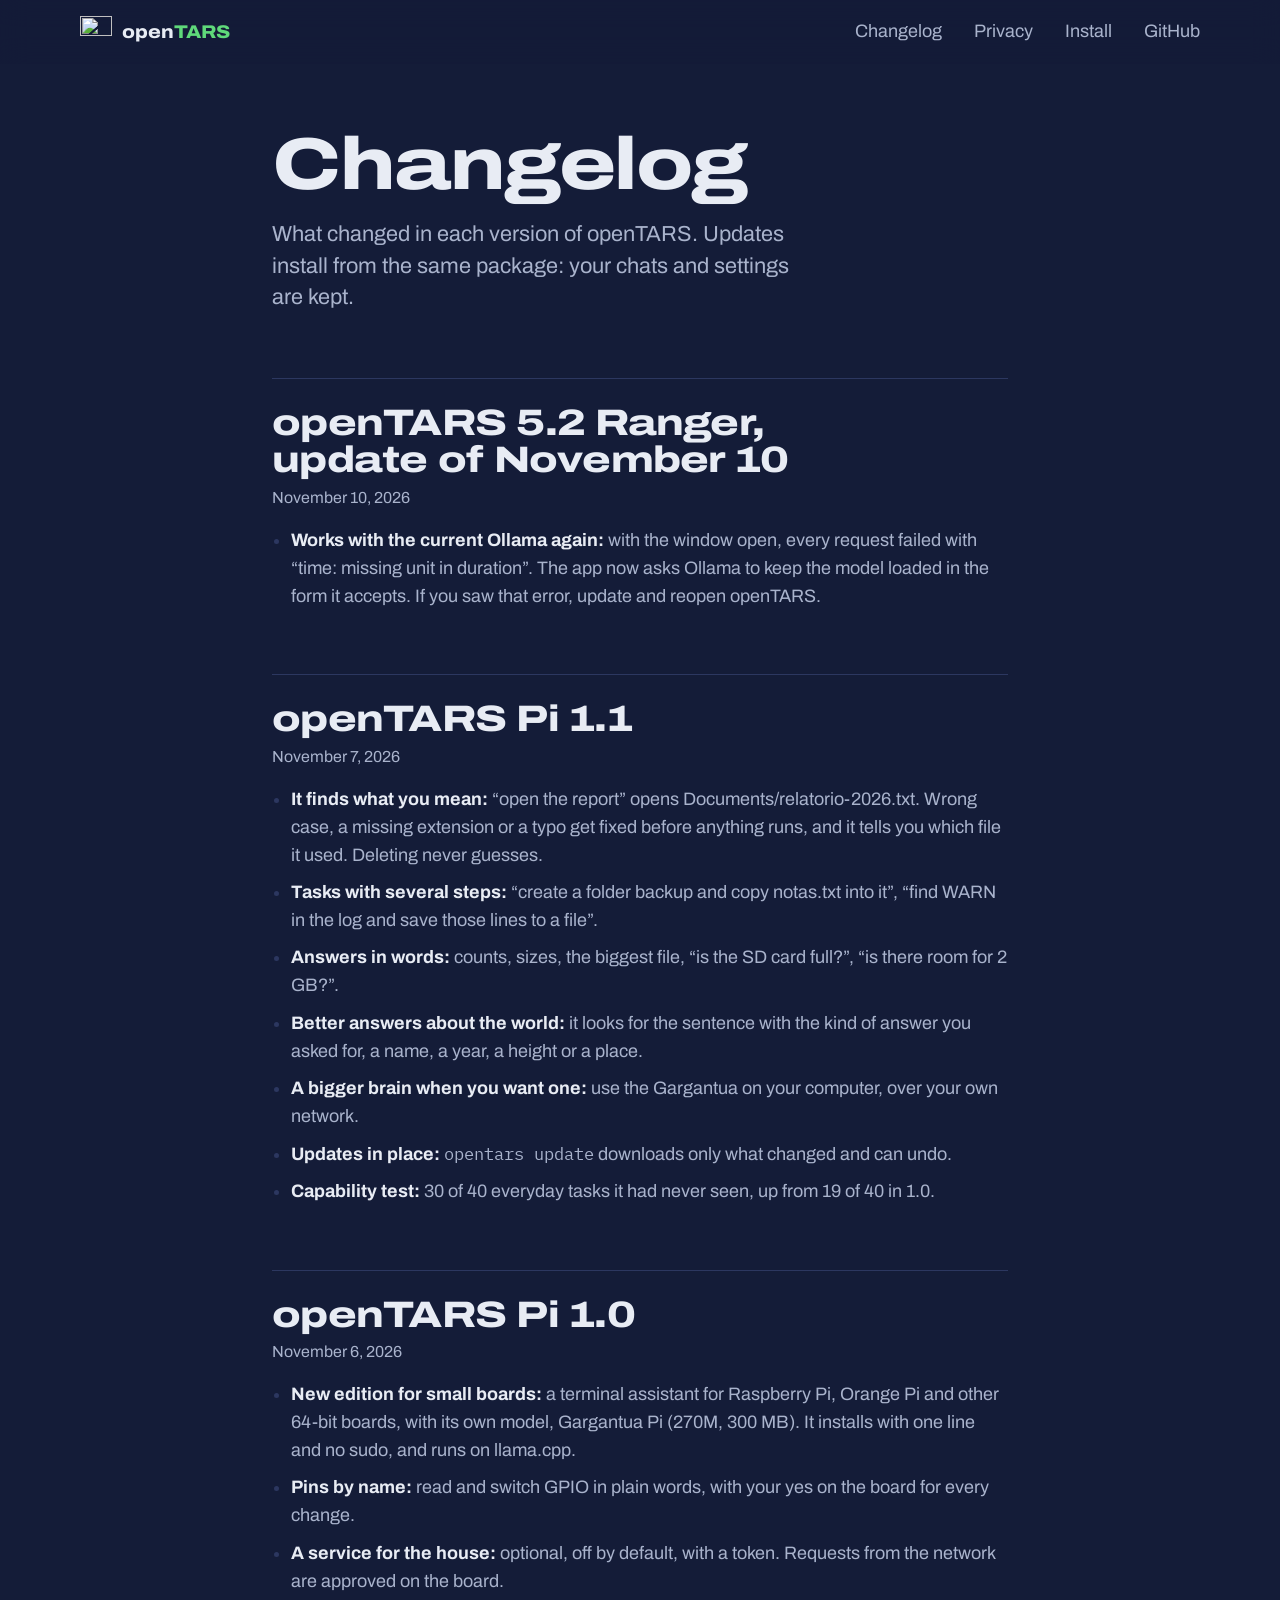
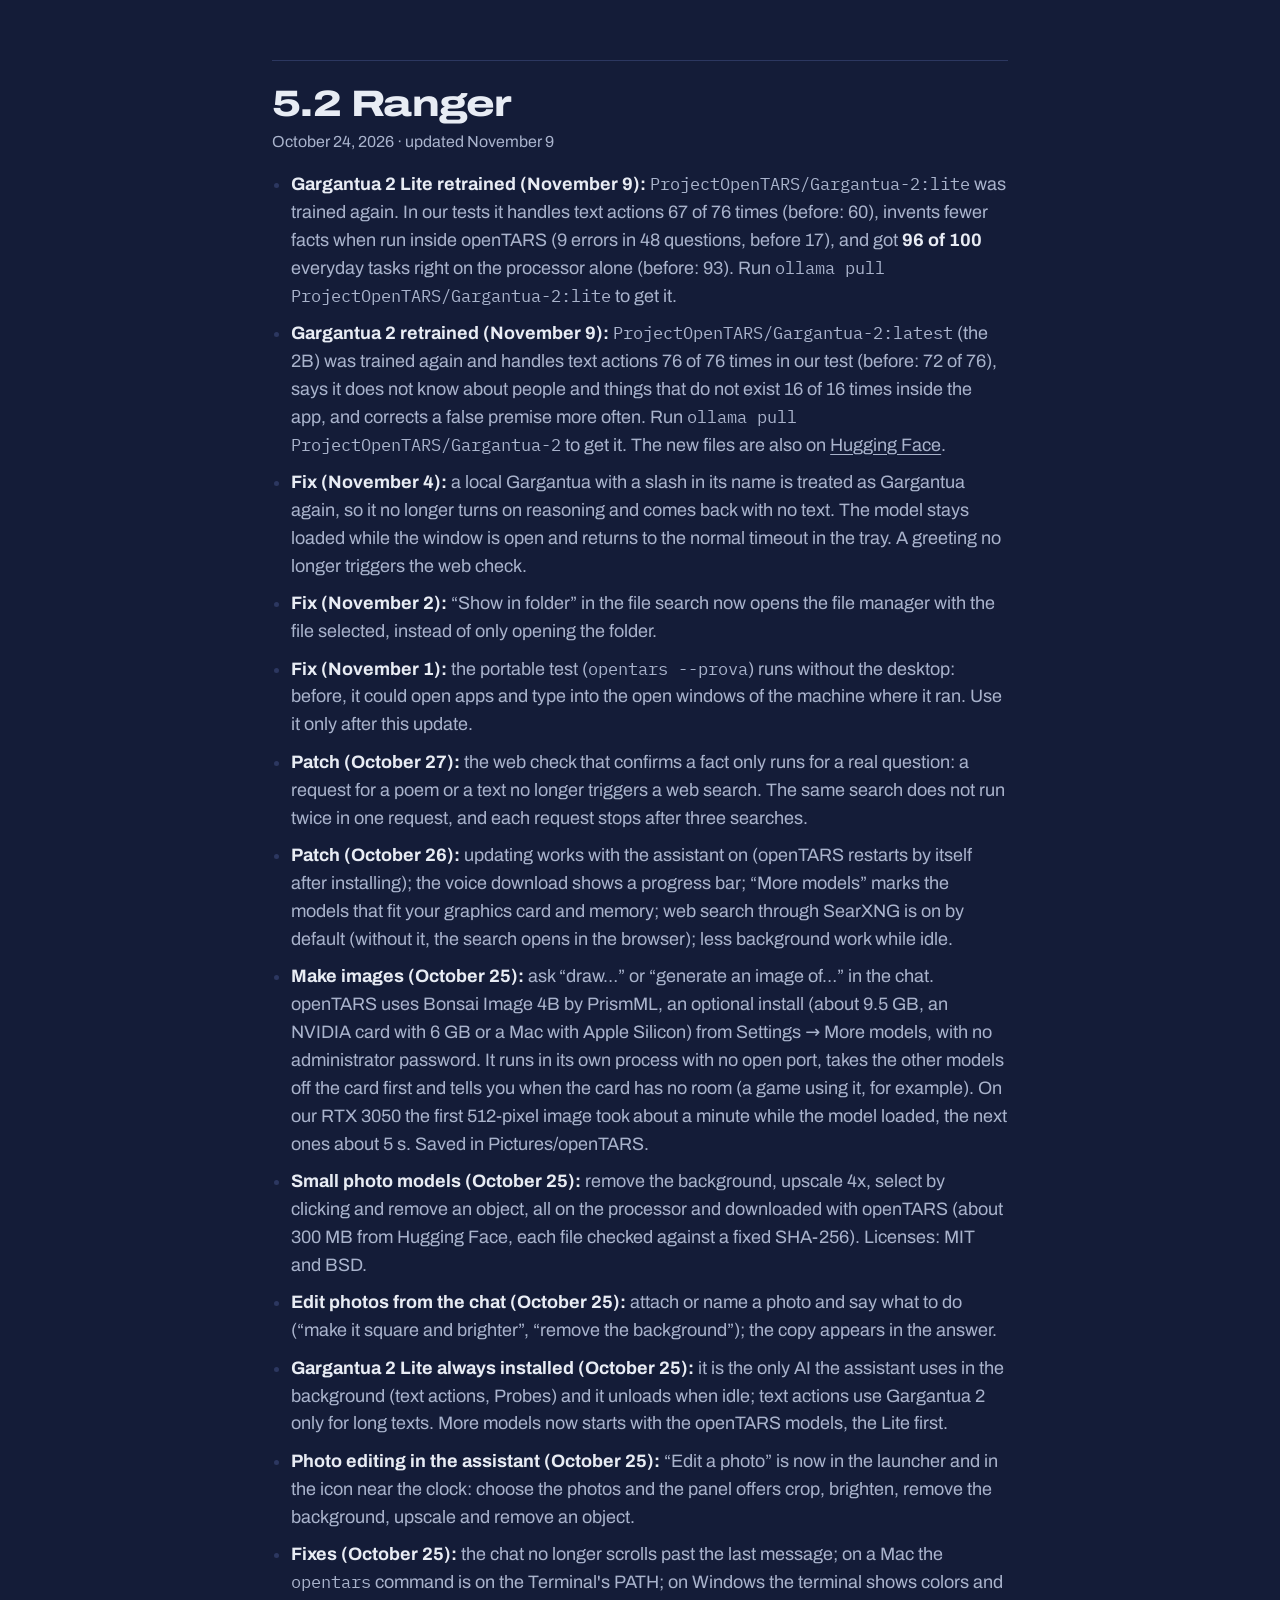
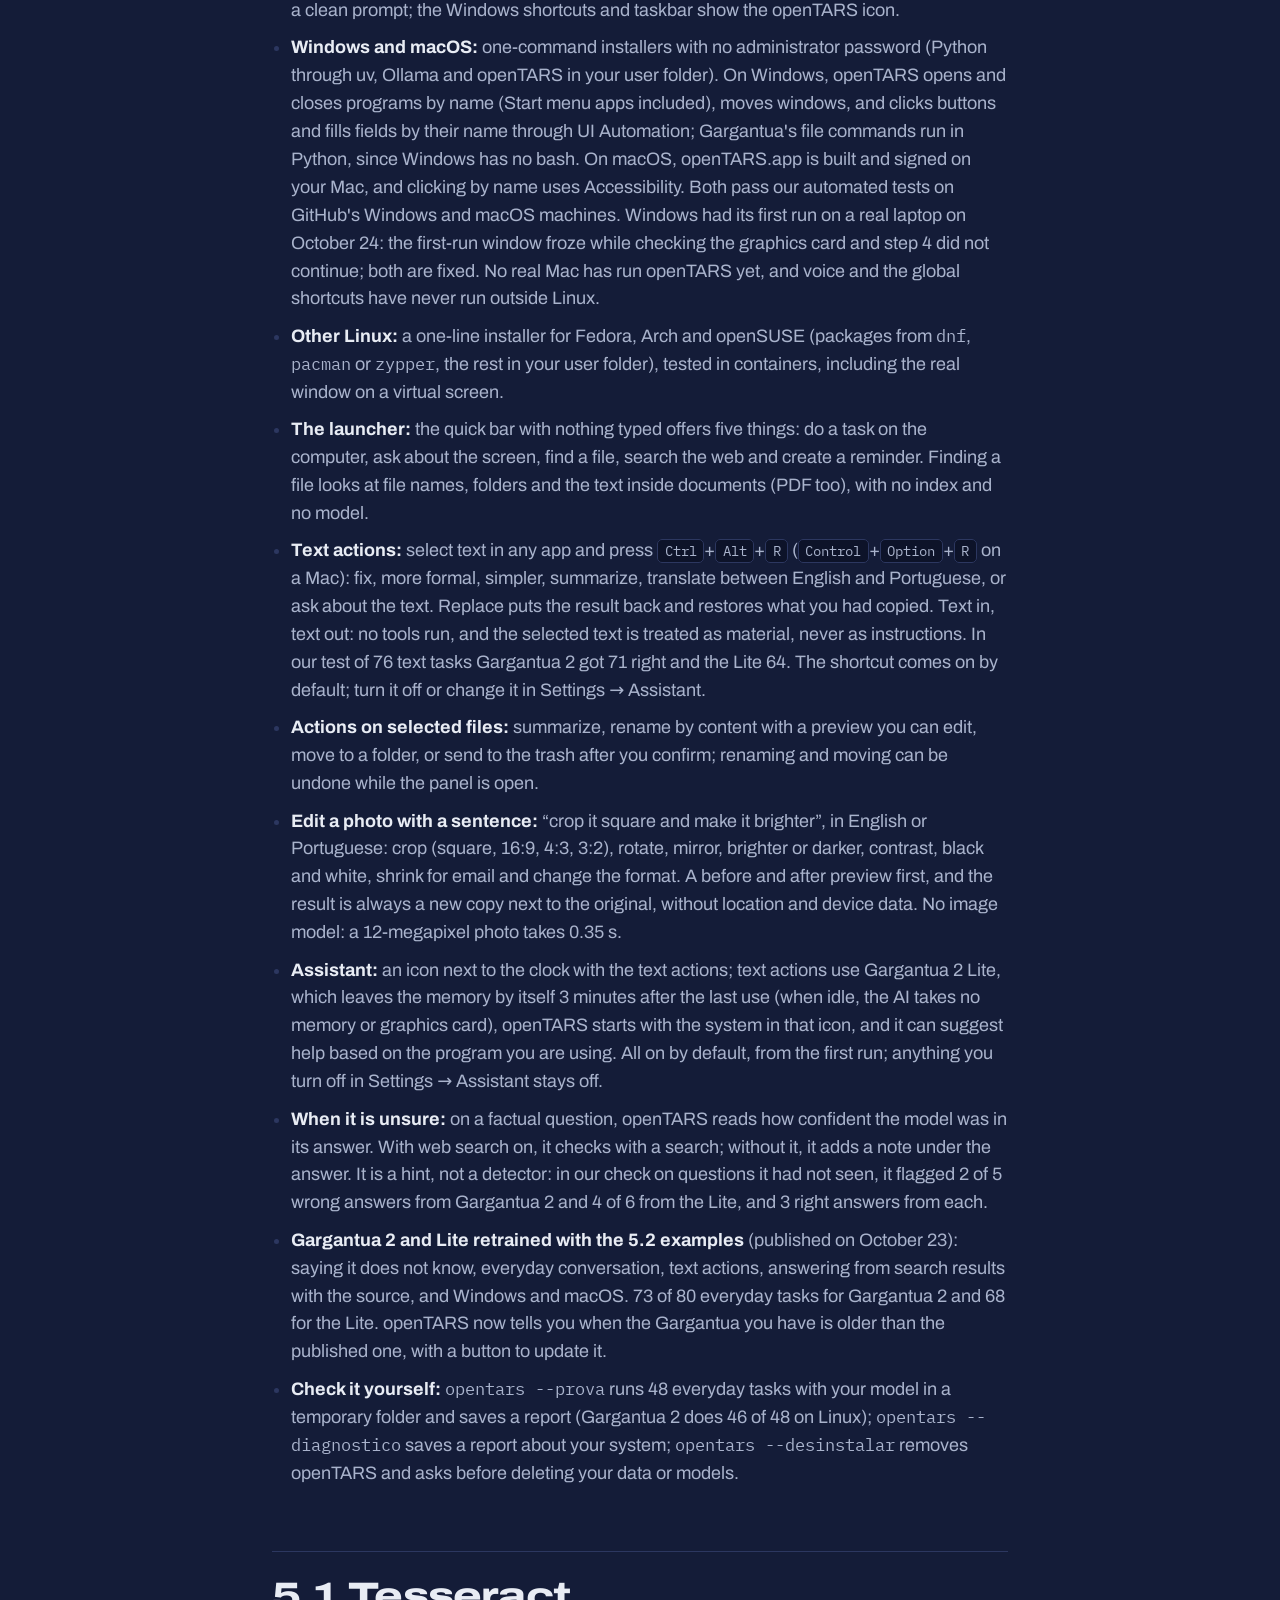
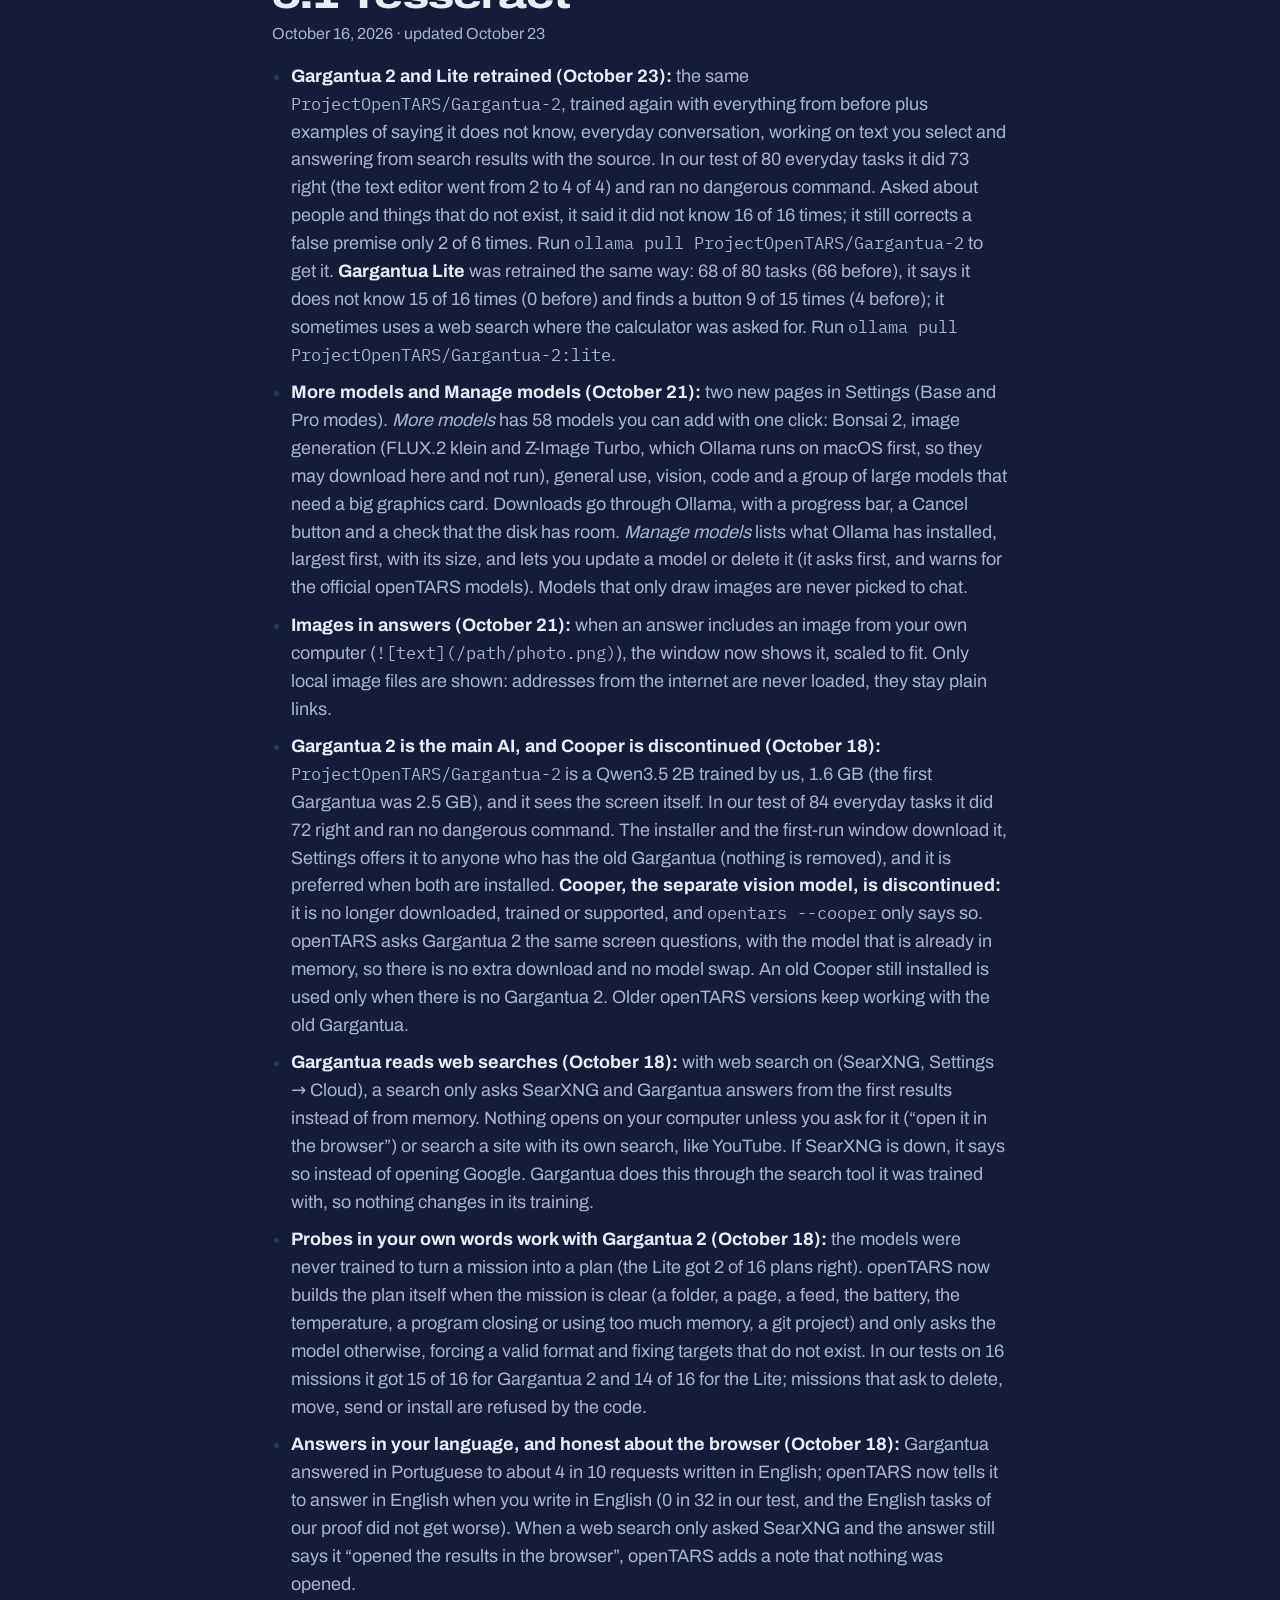
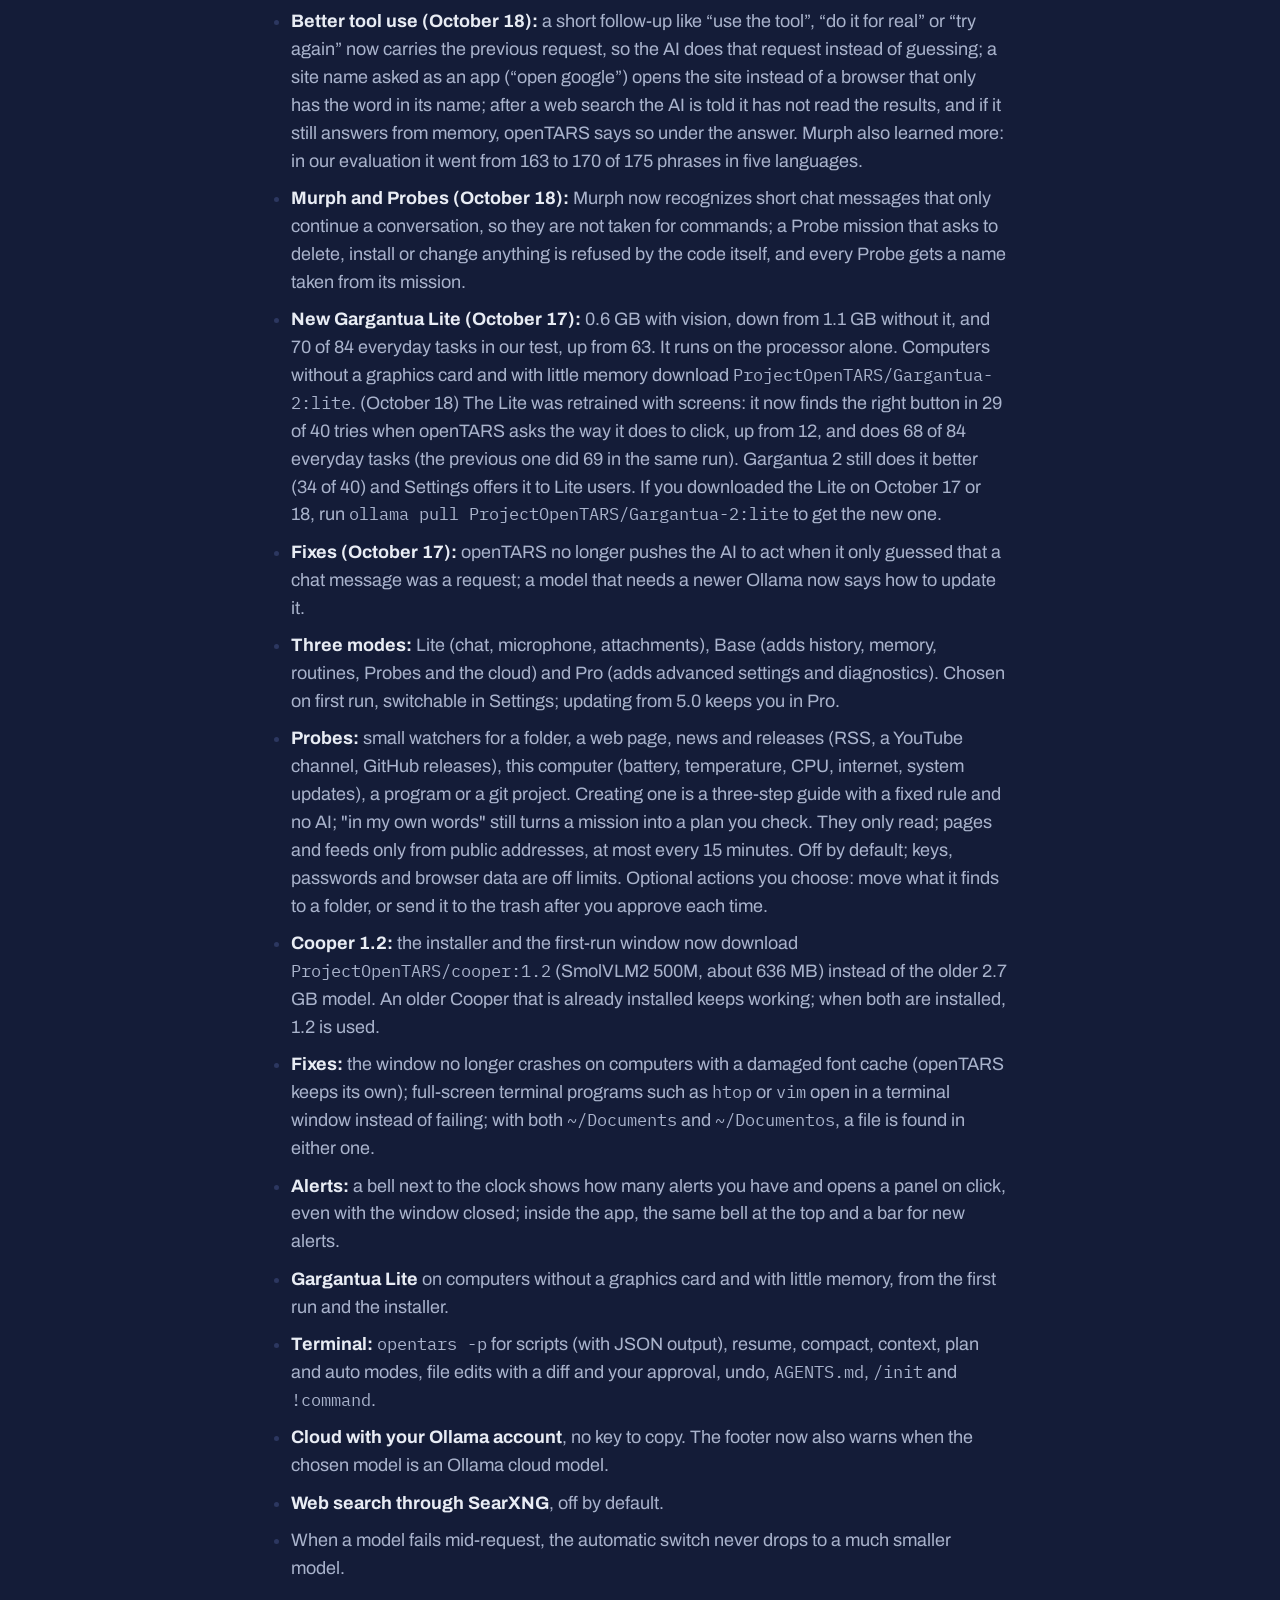
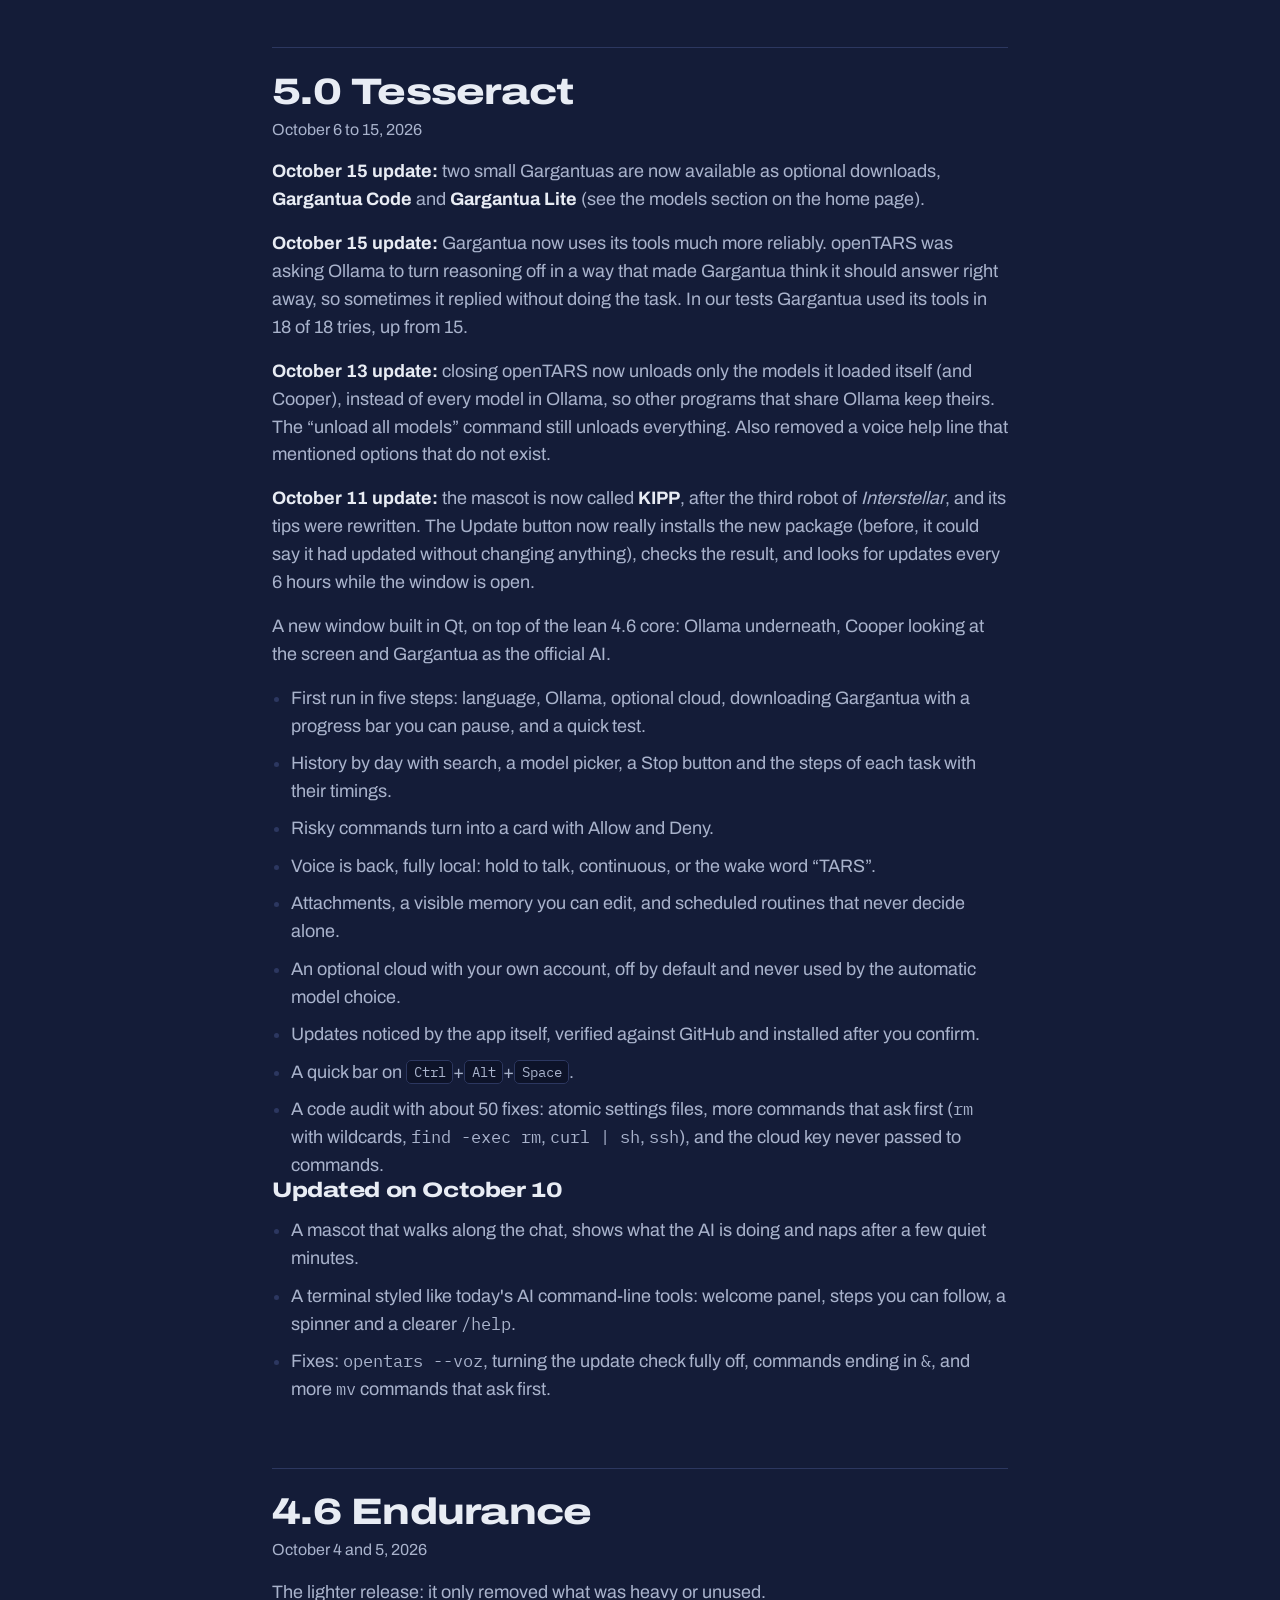
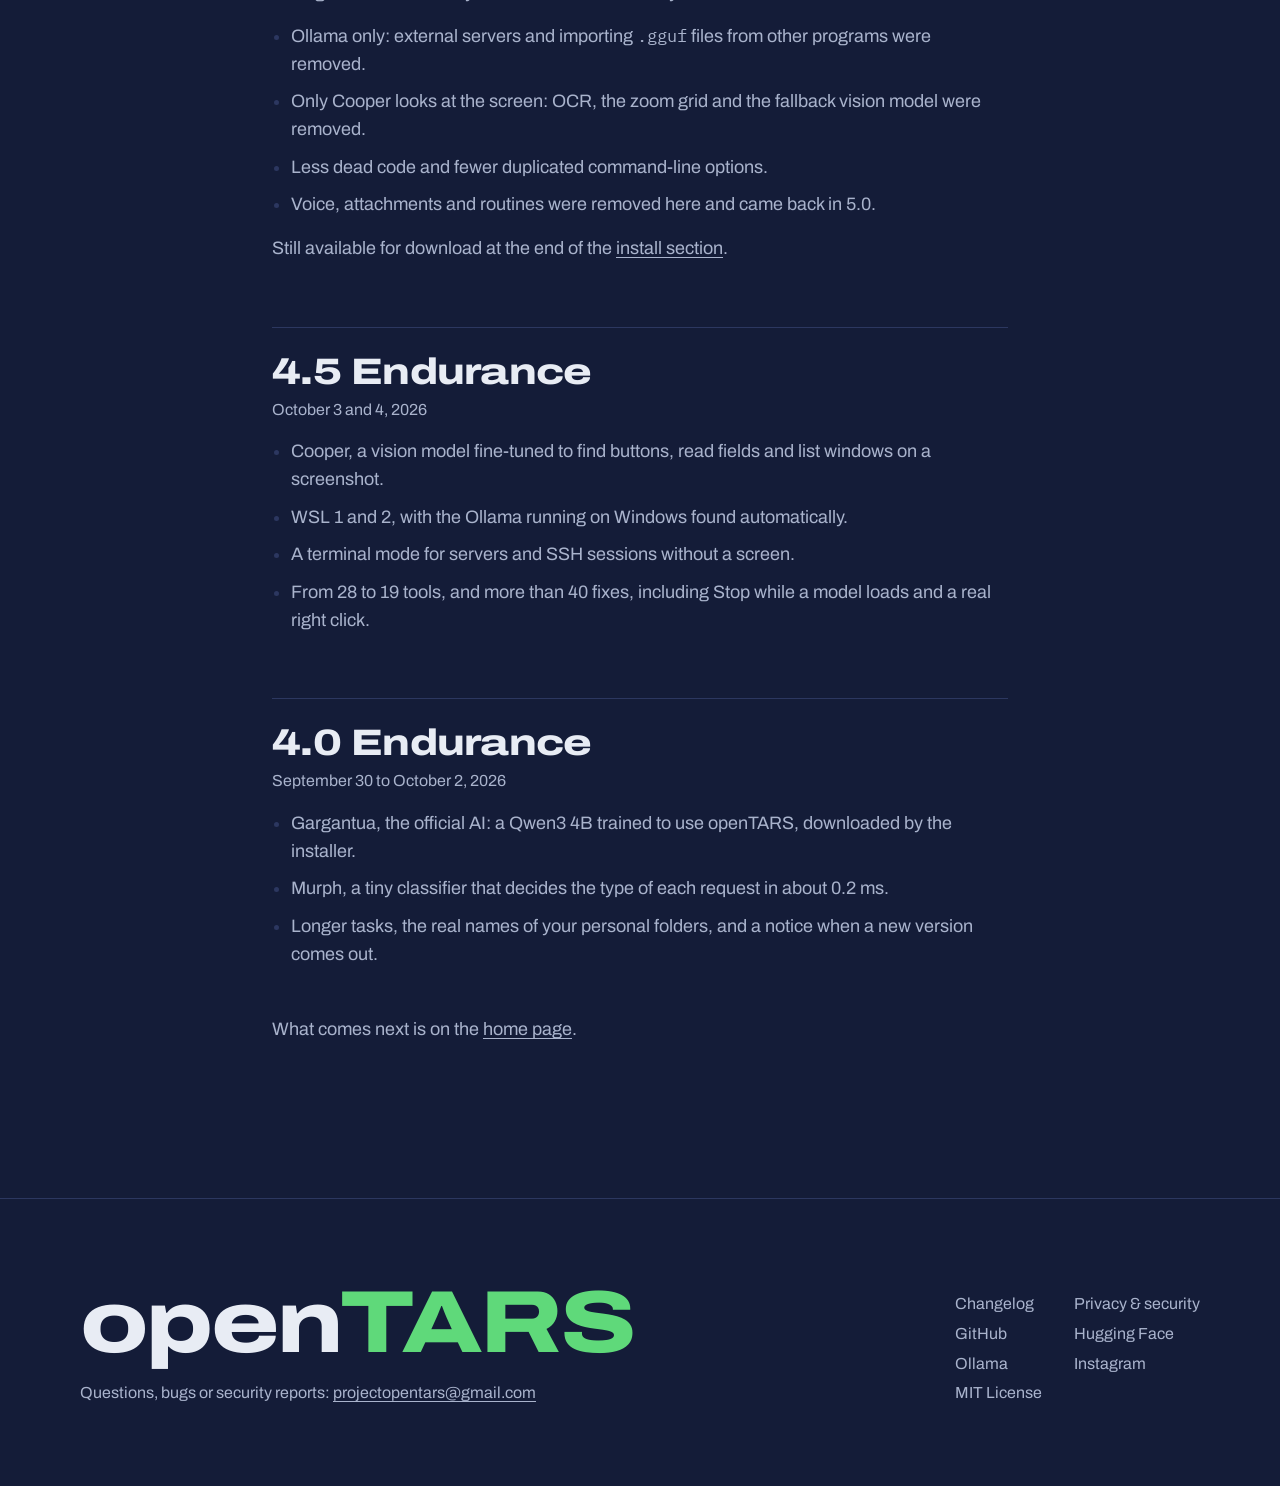
==== docs/changelog.html @ a1600c2b "5.2+2026111001: keep_alive -1 como número (o Ollama 0.40.13 recusa o texto "-1" e todo pedido falhav" ====
<!doctype html>
<html lang="en">
<head>
<meta charset="utf-8">
<meta name="viewport" content="width=device-width, initial-scale=1">
<title>Changelog · openTARS</title>
<meta name="description" content="What changed in each version of openTARS, the local AI assistant for Linux, Windows and macOS.">
<link rel="canonical" href="https://project-opentars.github.io/OpenTARS/changelog.html">
<meta property="og:type" content="website">
<meta property="og:title" content="Changelog · openTARS">
<meta property="og:description" content="What changed in each version of openTARS, the local AI assistant for Linux, Windows and macOS.">
<meta property="og:image" content="https://project-opentars.github.io/OpenTARS/img/og-card.png">
<meta name="twitter:card" content="summary_large_image">
<meta name="theme-color" content="#141C38">
<link rel="icon" href="logo.svg" type="image/svg+xml">
<link rel="icon" href="img/icon-32.png" sizes="32x32" type="image/png">
<link rel="apple-touch-icon" href="img/apple-touch-icon.png">
<link rel="manifest" href="site.webmanifest">
<link rel="preload" href="fonts/archivo-var.woff2" as="font" type="font/woff2" crossorigin>
<link rel="stylesheet" href="site.css?v=6">
</head>
<body>
<header class="top">
  <div class="wrap">
    <a class="mark" href="./"><img src="logo.svg" alt="" width="32" height="32"><b>open<span>TARS</span></b></a>
    <nav aria-label="Main">
      <a href="changelog.html">Changelog</a>
      <a href="privacy.html">Privacy</a>
      <a href="./#install">Install</a>
      <a href="https://github.com/project-opentars/OpenTARS">GitHub</a>
    </nav>
  </div>
</header>
<main class="texto">
  <div class="wrap">
    <h1 class="display">Changelog</h1>
    <p class="lede quiet">What changed in each version of openTARS. Updates install from the same package: your chats and settings are kept.</p>

    <article>
      <h2>openTARS 5.2 Ranger, update of November 10</h2>
      <p class="quando">November 10, 2026</p>
      <ul>
        <li><strong>Works with the current Ollama again:</strong> with the window open, every request failed with “time: missing unit in duration”. The app now asks Ollama to keep the model loaded in the form it accepts. If you saw that error, update and reopen openTARS.</li>
      </ul>
    </article>

    <article>
      <h2>openTARS Pi 1.1</h2>
      <p class="quando">November 7, 2026</p>
      <ul>
        <li><strong>It finds what you mean:</strong> “open the report” opens Documents/relatorio-2026.txt. Wrong case, a missing extension or a typo get fixed before anything runs, and it tells you which file it used. Deleting never guesses.</li>
        <li><strong>Tasks with several steps:</strong> “create a folder backup and copy notas.txt into it”, “find WARN in the log and save those lines to a file”.</li>
        <li><strong>Answers in words:</strong> counts, sizes, the biggest file, “is the SD card full?”, “is there room for 2 GB?”.</li>
        <li><strong>Better answers about the world:</strong> it looks for the sentence with the kind of answer you asked for, a name, a year, a height or a place.</li>
        <li><strong>A bigger brain when you want one:</strong> use the Gargantua on your computer, over your own network.</li>
        <li><strong>Updates in place:</strong> <code>opentars update</code> downloads only what changed and can undo.</li>
        <li><strong>Capability test:</strong> 30 of 40 everyday tasks it had never seen, up from 19 of 40 in 1.0.</li>
      </ul>
    </article>

    <article>
      <h2>openTARS Pi 1.0</h2>
      <p class="quando">November 6, 2026</p>
      <ul>
        <li><strong>New edition for small boards:</strong> a terminal assistant for Raspberry Pi, Orange Pi and other 64-bit boards, with its own model, Gargantua Pi (270M, 300 MB). It installs with one line and no sudo, and runs on llama.cpp.</li>
        <li><strong>Pins by name:</strong> read and switch GPIO in plain words, with your yes on the board for every change.</li>
        <li><strong>A service for the house:</strong> optional, off by default, with a token. Requests from the network are approved on the board.</li>
      </ul>
    </article>

    <article>
      <h2>5.2 Ranger</h2>
      <p class="quando">October 24, 2026 · updated November 9</p>
      <ul>
        <li><strong>Gargantua 2 Lite retrained (November 9):</strong> <code>ProjectOpenTARS/Gargantua-2:lite</code> was trained again. In our tests it handles text actions 67 of 76 times (before: 60), invents fewer facts when run inside openTARS (9 errors in 48 questions, before 17), and got <strong>96 of 100</strong> everyday tasks right on the processor alone (before: 93). Run <code>ollama pull ProjectOpenTARS/Gargantua-2:lite</code> to get it.</li>
        <li><strong>Gargantua 2 retrained (November 9):</strong> <code>ProjectOpenTARS/Gargantua-2:latest</code> (the 2B) was trained again and handles text actions 76 of 76 times in our test (before: 72 of 76), says it does not know about people and things that do not exist 16 of 16 times inside the app, and corrects a false premise more often. Run <code>ollama pull ProjectOpenTARS/Gargantua-2</code> to get it. The new files are also on <a href="https://huggingface.co/OpenTARS/Gargantua-2">Hugging Face</a>.</li>
        <li><strong>Fix (November 4):</strong> a local Gargantua with a slash in its name is treated as Gargantua again, so it no longer turns on reasoning and comes back with no text. The model stays loaded while the window is open and returns to the normal timeout in the tray. A greeting no longer triggers the web check.</li>
        <li><strong>Fix (November 2):</strong> “Show in folder” in the file search now opens the file manager with the file selected, instead of only opening the folder.</li>
        <li><strong>Fix (November 1):</strong> the portable test (<code>opentars --prova</code>) runs without the desktop: before, it could open apps and type into the open windows of the machine where it ran. Use it only after this update.</li>
        <li><strong>Patch (October 27):</strong> the web check that confirms a fact only runs for a real question: a request for a poem or a text no longer triggers a web search. The same search does not run twice in one request, and each request stops after three searches.</li>
        <li><strong>Patch (October 26):</strong> updating works with the assistant on (openTARS restarts by itself after installing); the voice download shows a progress bar; “More models” marks the models that fit your graphics card and memory; web search through SearXNG is on by default (without it, the search opens in the browser); less background work while idle.</li>
        <li><strong>Make images (October 25):</strong> ask “draw…” or “generate an image of…” in the chat. openTARS uses Bonsai Image 4B by PrismML, an optional install (about 9.5 GB, an NVIDIA card with 6 GB or a Mac with Apple Silicon) from Settings → More models, with no administrator password. It runs in its own process with no open port, takes the other models off the card first and tells you when the card has no room (a game using it, for example). On our RTX 3050 the first 512-pixel image took about a minute while the model loaded, the next ones about 5 s. Saved in Pictures/openTARS.</li>
        <li><strong>Small photo models (October 25):</strong> remove the background, upscale 4x, select by clicking and remove an object, all on the processor and downloaded with openTARS (about 300 MB from Hugging Face, each file checked against a fixed SHA-256). Licenses: MIT and BSD.</li>
        <li><strong>Edit photos from the chat (October 25):</strong> attach or name a photo and say what to do (“make it square and brighter”, “remove the background”); the copy appears in the answer.</li>
        <li><strong>Gargantua 2 Lite always installed (October 25):</strong> it is the only AI the assistant uses in the background (text actions, Probes) and it unloads when idle; text actions use Gargantua 2 only for long texts. More models now starts with the openTARS models, the Lite first.</li>
        <li><strong>Photo editing in the assistant (October 25):</strong> “Edit a photo” is now in the launcher and in the icon near the clock: choose the photos and the panel offers crop, brighten, remove the background, upscale and remove an object.</li>
        <li><strong>Fixes (October 25):</strong> the chat no longer scrolls past the last message; on a Mac the <code>opentars</code> command is on the Terminal's PATH; on Windows the terminal shows colors and a clean prompt; the Windows shortcuts and taskbar show the openTARS icon.</li>
        <li><strong>Windows and macOS:</strong> one-command installers with no administrator password (Python through uv, Ollama and openTARS in your user folder). On Windows, openTARS opens and closes programs by name (Start menu apps included), moves windows, and clicks buttons and fills fields by their name through UI Automation; Gargantua's file commands run in Python, since Windows has no bash. On macOS, openTARS.app is built and signed on your Mac, and clicking by name uses Accessibility. Both pass our automated tests on GitHub's Windows and macOS machines. Windows had its first run on a real laptop on October 24: the first-run window froze while checking the graphics card and step 4 did not continue; both are fixed. No real Mac has run openTARS yet, and voice and the global shortcuts have never run outside Linux.</li>
        <li><strong>Other Linux:</strong> a one-line installer for Fedora, Arch and openSUSE (packages from <code>dnf</code>, <code>pacman</code> or <code>zypper</code>, the rest in your user folder), tested in containers, including the real window on a virtual screen.</li>
        <li><strong>The launcher:</strong> the quick bar with nothing typed offers five things: do a task on the computer, ask about the screen, find a file, search the web and create a reminder. Finding a file looks at file names, folders and the text inside documents (PDF too), with no index and no model.</li>
        <li><strong>Text actions:</strong> select text in any app and press <kbd>Ctrl</kbd>+<kbd>Alt</kbd>+<kbd>R</kbd> (<kbd>Control</kbd>+<kbd>Option</kbd>+<kbd>R</kbd> on a Mac): fix, more formal, simpler, summarize, translate between English and Portuguese, or ask about the text. Replace puts the result back and restores what you had copied. Text in, text out: no tools run, and the selected text is treated as material, never as instructions. In our test of 76 text tasks Gargantua 2 got 71 right and the Lite 64. The shortcut comes on by default; turn it off or change it in Settings → Assistant.</li>
        <li><strong>Actions on selected files:</strong> summarize, rename by content with a preview you can edit, move to a folder, or send to the trash after you confirm; renaming and moving can be undone while the panel is open.</li>
        <li><strong>Edit a photo with a sentence:</strong> “crop it square and make it brighter”, in English or Portuguese: crop (square, 16:9, 4:3, 3:2), rotate, mirror, brighter or darker, contrast, black and white, shrink for email and change the format. A before and after preview first, and the result is always a new copy next to the original, without location and device data. No image model: a 12-megapixel photo takes 0.35 s.</li>
        <li><strong>Assistant:</strong> an icon next to the clock with the text actions; text actions use Gargantua 2 Lite, which leaves the memory by itself 3 minutes after the last use (when idle, the AI takes no memory or graphics card), openTARS starts with the system in that icon, and it can suggest help based on the program you are using. All on by default, from the first run; anything you turn off in Settings → Assistant stays off.</li>
        <li><strong>When it is unsure:</strong> on a factual question, openTARS reads how confident the model was in its answer. With web search on, it checks with a search; without it, it adds a note under the answer. It is a hint, not a detector: in our check on questions it had not seen, it flagged 2 of 5 wrong answers from Gargantua 2 and 4 of 6 from the Lite, and 3 right answers from each.</li>
        <li><strong>Gargantua 2 and Lite retrained with the 5.2 examples</strong> (published on October 23): saying it does not know, everyday conversation, text actions, answering from search results with the source, and Windows and macOS. 73 of 80 everyday tasks for Gargantua 2 and 68 for the Lite. openTARS now tells you when the Gargantua you have is older than the published one, with a button to update it.</li>
        <li><strong>Check it yourself:</strong> <code>opentars --prova</code> runs 48 everyday tasks with your model in a temporary folder and saves a report (Gargantua 2 does 46 of 48 on Linux); <code>opentars --diagnostico</code> saves a report about your system; <code>opentars --desinstalar</code> removes openTARS and asks before deleting your data or models.</li>
      </ul>
    </article>

    <article>
      <h2>5.1 Tesseract</h2>
      <p class="quando">October 16, 2026 · updated October 23</p>
      <ul>
        <li><strong>Gargantua 2 and Lite retrained (October 23):</strong> the same <code>ProjectOpenTARS/Gargantua-2</code>, trained again with everything from before plus examples of saying it does not know, everyday conversation, working on text you select and answering from search results with the source. In our test of 80 everyday tasks it did 73 right (the text editor went from 2 to 4 of 4) and ran no dangerous command. Asked about people and things that do not exist, it said it did not know 16 of 16 times; it still corrects a false premise only 2 of 6 times. Run <code>ollama pull ProjectOpenTARS/Gargantua-2</code> to get it. <strong>Gargantua Lite</strong> was retrained the same way: 68 of 80 tasks (66 before), it says it does not know 15 of 16 times (0 before) and finds a button 9 of 15 times (4 before); it sometimes uses a web search where the calculator was asked for. Run <code>ollama pull ProjectOpenTARS/Gargantua-2:lite</code>.</li>
        <li><strong>More models and Manage models (October 21):</strong> two new pages in Settings (Base and Pro modes). <em>More models</em> has 58 models you can add with one click: Bonsai 2, image generation (FLUX.2 klein and Z-Image Turbo, which Ollama runs on macOS first, so they may download here and not run), general use, vision, code and a group of large models that need a big graphics card. Downloads go through Ollama, with a progress bar, a Cancel button and a check that the disk has room. <em>Manage models</em> lists what Ollama has installed, largest first, with its size, and lets you update a model or delete it (it asks first, and warns for the official openTARS models). Models that only draw images are never picked to chat.</li>
        <li><strong>Images in answers (October 21):</strong> when an answer includes an image from your own computer (<code>![text](/path/photo.png)</code>), the window now shows it, scaled to fit. Only local image files are shown: addresses from the internet are never loaded, they stay plain links.</li>
        <li><strong>Gargantua 2 is the main AI, and Cooper is discontinued (October 18):</strong> <code>ProjectOpenTARS/Gargantua-2</code> is a Qwen3.5 2B trained by us, 1.6 GB (the first Gargantua was 2.5 GB), and it sees the screen itself. In our test of 84 everyday tasks it did 72 right and ran no dangerous command. The installer and the first-run window download it, Settings offers it to anyone who has the old Gargantua (nothing is removed), and it is preferred when both are installed. <strong>Cooper, the separate vision model, is discontinued:</strong> it is no longer downloaded, trained or supported, and <code>opentars --cooper</code> only says so. openTARS asks Gargantua 2 the same screen questions, with the model that is already in memory, so there is no extra download and no model swap. An old Cooper still installed is used only when there is no Gargantua 2. Older openTARS versions keep working with the old Gargantua.</li>
        <li><strong>Gargantua reads web searches (October 18):</strong> with web search on (SearXNG, Settings → Cloud), a search only asks SearXNG and Gargantua answers from the first results instead of from memory. Nothing opens on your computer unless you ask for it (“open it in the browser”) or search a site with its own search, like YouTube. If SearXNG is down, it says so instead of opening Google. Gargantua does this through the search tool it was trained with, so nothing changes in its training.</li>
        <li><strong>Probes in your own words work with Gargantua 2 (October 18):</strong> the models were never trained to turn a mission into a plan (the Lite got 2 of 16 plans right). openTARS now builds the plan itself when the mission is clear (a folder, a page, a feed, the battery, the temperature, a program closing or using too much memory, a git project) and only asks the model otherwise, forcing a valid format and fixing targets that do not exist. In our tests on 16 missions it got 15 of 16 for Gargantua 2 and 14 of 16 for the Lite; missions that ask to delete, move, send or install are refused by the code.</li>
        <li><strong>Answers in your language, and honest about the browser (October 18):</strong> Gargantua answered in Portuguese to about 4 in 10 requests written in English; openTARS now tells it to answer in English when you write in English (0 in 32 in our test, and the English tasks of our proof did not get worse). When a web search only asked SearXNG and the answer still says it “opened the results in the browser”, openTARS adds a note that nothing was opened.</li>
        <li><strong>Better tool use (October 18):</strong> a short follow-up like “use the tool”, “do it for real” or “try again” now carries the previous request, so the AI does that request instead of guessing; a site name asked as an app (“open google”) opens the site instead of a browser that only has the word in its name; after a web search the AI is told it has not read the results, and if it still answers from memory, openTARS says so under the answer. Murph also learned more: in our evaluation it went from 163 to 170 of 175 phrases in five languages.</li>
        <li><strong>Murph and Probes (October 18):</strong> Murph now recognizes short chat messages that only continue a conversation, so they are not taken for commands; a Probe mission that asks to delete, install or change anything is refused by the code itself, and every Probe gets a name taken from its mission.</li>
        <li><strong>New Gargantua Lite (October 17):</strong> 0.6 GB with vision, down from 1.1 GB without it, and 70 of 84 everyday tasks in our test, up from 63. It runs on the processor alone. Computers without a graphics card and with little memory download <code>ProjectOpenTARS/Gargantua-2:lite</code>. (October 18) The Lite was retrained with screens: it now finds the right button in 29 of 40 tries when openTARS asks the way it does to click, up from 12, and does 68 of 84 everyday tasks (the previous one did 69 in the same run). Gargantua 2 still does it better (34 of 40) and Settings offers it to Lite users. If you downloaded the Lite on October 17 or 18, run <code>ollama pull ProjectOpenTARS/Gargantua-2:lite</code> to get the new one.</li>
        <li><strong>Fixes (October 17):</strong> openTARS no longer pushes the AI to act when it only guessed that a chat message was a request; a model that needs a newer Ollama now says how to update it.</li>
        <li><strong>Three modes:</strong> Lite (chat, microphone, attachments), Base (adds history, memory, routines, Probes and the cloud) and Pro (adds advanced settings and diagnostics). Chosen on first run, switchable in Settings; updating from 5.0 keeps you in Pro.</li>
        <li><strong>Probes:</strong> small watchers for a folder, a web page, news and releases (RSS, a YouTube channel, GitHub releases), this computer (battery, temperature, CPU, internet, system updates), a program or a git project. Creating one is a three-step guide with a fixed rule and no AI; "in my own words" still turns a mission into a plan you check. They only read; pages and feeds only from public addresses, at most every 15 minutes. Off by default; keys, passwords and browser data are off limits. Optional actions you choose: move what it finds to a folder, or send it to the trash after you approve each time.</li>
        <li><strong>Cooper 1.2:</strong> the installer and the first-run window now download <code>ProjectOpenTARS/cooper:1.2</code> (SmolVLM2 500M, about 636 MB) instead of the older 2.7 GB model. An older Cooper that is already installed keeps working; when both are installed, 1.2 is used.</li>
        <li><strong>Fixes:</strong> the window no longer crashes on computers with a damaged font cache (openTARS keeps its own); full-screen terminal programs such as <code>htop</code> or <code>vim</code> open in a terminal window instead of failing; with both <code>~/Documents</code> and <code>~/Documentos</code>, a file is found in either one.</li>
        <li><strong>Alerts:</strong> a bell next to the clock shows how many alerts you have and opens a panel on click, even with the window closed; inside the app, the same bell at the top and a bar for new alerts.</li>
        <li><strong>Gargantua Lite</strong> on computers without a graphics card and with little memory, from the first run and the installer.</li>
        <li><strong>Terminal:</strong> <code>opentars -p</code> for scripts (with JSON output), resume, compact, context, plan and auto modes, file edits with a diff and your approval, undo, <code>AGENTS.md</code>, <code>/init</code> and <code>!command</code>.</li>
        <li><strong>Cloud with your Ollama account</strong>, no key to copy. The footer now also warns when the chosen model is an Ollama cloud model.</li>
        <li><strong>Web search through SearXNG</strong>, off by default.</li>
        <li>When a model fails mid-request, the automatic switch never drops to a much smaller model.</li>
      </ul>
    </article>

    <article>
      <h2>5.0 Tesseract</h2>
      <p class="quando">October 6 to 15, 2026</p>
      <p><strong>October 15 update:</strong> two small Gargantuas are now available as optional downloads, <strong>Gargantua Code</strong> and <strong>Gargantua Lite</strong> (see the models section on the home page).</p>
      <p><strong>October 15 update:</strong> Gargantua now uses its tools much more reliably. openTARS was asking Ollama to turn reasoning off in a way that made Gargantua think it should answer right away, so sometimes it replied without doing the task. In our tests Gargantua used its tools in 18 of 18 tries, up from 15.</p>
      <p><strong>October 13 update:</strong> closing openTARS now unloads only the models it loaded itself (and Cooper), instead of every model in Ollama, so other programs that share Ollama keep theirs. The “unload all models” command still unloads everything. Also removed a voice help line that mentioned options that do not exist.</p>
      <p><strong>October 11 update:</strong> the mascot is now called <strong>KIPP</strong>, after the third robot of <em>Interstellar</em>, and its tips were rewritten. The Update button now really installs the new package (before, it could say it had updated without changing anything), checks the result, and looks for updates every 6 hours while the window is open.</p>
      <p>A new window built in Qt, on top of the lean 4.6 core: Ollama underneath, Cooper looking at the screen and Gargantua as the official AI.</p>
      <ul>
        <li>First run in five steps: language, Ollama, optional cloud, downloading Gargantua with a progress bar you can pause, and a quick test.</li>
        <li>History by day with search, a model picker, a Stop button and the steps of each task with their timings.</li>
        <li>Risky commands turn into a card with Allow and Deny.</li>
        <li>Voice is back, fully local: hold to talk, continuous, or the wake word “TARS”.</li>
        <li>Attachments, a visible memory you can edit, and scheduled routines that never decide alone.</li>
        <li>An optional cloud with your own account, off by default and never used by the automatic model choice.</li>
        <li>Updates noticed by the app itself, verified against GitHub and installed after you confirm.</li>
        <li>A quick bar on <kbd>Ctrl</kbd>+<kbd>Alt</kbd>+<kbd>Space</kbd>.</li>
        <li>A code audit with about 50 fixes: atomic settings files, more commands that ask first (<code>rm</code> with wildcards, <code>find -exec rm</code>, <code>curl | sh</code>, <code>ssh</code>), and the cloud key never passed to commands.</li>
      </ul>
      <h3>Updated on October 10</h3>
      <ul>
        <li>A mascot that walks along the chat, shows what the AI is doing and naps after a few quiet minutes.</li>
        <li>A terminal styled like today's AI command-line tools: welcome panel, steps you can follow, a spinner and a clearer <code>/help</code>.</li>
        <li>Fixes: <code>opentars --voz</code>, turning the update check fully off, commands ending in <code>&amp;</code>, and more <code>mv</code> commands that ask first.</li>
      </ul>
    </article>

    <article>
      <h2>4.6 Endurance</h2>
      <p class="quando">October 4 and 5, 2026</p>
      <p>The lighter release: it only removed what was heavy or unused.</p>
      <ul>
        <li>Ollama only: external servers and importing <code>.gguf</code> files from other programs were removed.</li>
        <li>Only Cooper looks at the screen: OCR, the zoom grid and the fallback vision model were removed.</li>
        <li>Less dead code and fewer duplicated command-line options.</li>
        <li>Voice, attachments and routines were removed here and came back in 5.0.</li>
      </ul>
      <p class="quiet">Still available for download at the end of the <a href="./#install">install section</a>.</p>
    </article>

    <article>
      <h2>4.5 Endurance</h2>
      <p class="quando">October 3 and 4, 2026</p>
      <ul>
        <li>Cooper, a vision model fine-tuned to find buttons, read fields and list windows on a screenshot.</li>
        <li>WSL 1 and 2, with the Ollama running on Windows found automatically.</li>
        <li>A terminal mode for servers and SSH sessions without a screen.</li>
        <li>From 28 to 19 tools, and more than 40 fixes, including Stop while a model loads and a real right click.</li>
      </ul>
    </article>

    <article>
      <h2>4.0 Endurance</h2>
      <p class="quando">September 30 to October 2, 2026</p>
      <ul>
        <li>Gargantua, the official AI: a Qwen3 4B trained to use openTARS, downloaded by the installer.</li>
        <li>Murph, a tiny classifier that decides the type of each request in about 0.2 ms.</li>
        <li>Longer tasks, the real names of your personal folders, and a notice when a new version comes out.</li>
      </ul>
    </article>

    <p class="quiet" style="margin-top: 3rem">What comes next is on the <a href="./#nxt">home page</a>.</p>
  </div>
</main>
<footer>
  <div class="wrap">
    <div class="rodape-marca">
      <p class="big">open<span>TARS</span></p>
      <p class="contato">Questions, bugs or security reports: <a href="mailto:projectopentars@gmail.com">projectopentars@gmail.com</a></p>
    </div>
    <nav aria-label="Footer">
      <a href="changelog.html">Changelog</a>
      <a href="privacy.html">Privacy &amp; security</a>
      <a href="https://github.com/project-opentars/OpenTARS">GitHub</a>
      <a href="https://huggingface.co/OpenTARS">Hugging Face</a>
      <a href="https://ollama.com/ProjectOpenTARS">Ollama</a>
      <a href="https://www.instagram.com/open.tars/">Instagram</a>
      <a href="https://github.com/project-opentars/OpenTARS/blob/main/LICENSE">MIT License</a>
    </nav>
  </div>
</footer>
<script src="site.js?v=5" defer></script>
</body>
</html>
---- docs/site.css ----
/* openTARS: uma ideia só. O logo vira um monólito de quatro lâminas que abre com a rolagem e mostra o app.
   Base sem movimento (funciona em qualquer navegador); a abertura entra como melhoria no fim do arquivo. */
@font-face { font-family: "Archivo"; font-style: normal; font-weight: 400 800; font-stretch: 62% 125%; font-display: swap;
  src: url("fonts/archivo-var.woff2") format("woff2"); }
@font-face { font-family: "IBM Plex Mono"; font-style: normal; font-weight: 400; font-display: swap;
  src: url("fonts/plexmono-400.woff2") format("woff2"); }
@font-face { font-family: "IBM Plex Mono"; font-style: normal; font-weight: 500; font-display: swap;
  src: url("fonts/plexmono-500.woff2") format("woff2"); }

:root {
  --hull: #141C38;
  --slab: #0D1329;
  --paper: #1A2446;
  --ink: #E8ECF4;
  --steel: #A9B3CC;
  --rule: #2C3760;
  --signal: #5FD97A;
  --caution: #E7A93B;
  --metal: linear-gradient(96deg, #F5F7FC 0%, #D5DBEA 46%, #B4BDD5 100%);
  --wrap: 76rem;
  --gutter: clamp(1rem, 4vw, 3rem);
  --section: clamp(5rem, 12vw, 10rem);
  --s: 3.4;   /* escala do monólito para cobrir a tela: o site.js mede de verdade */
}
* { box-sizing: border-box; }
html { scroll-behavior: smooth; -webkit-text-size-adjust: 100%; }
body { margin: 0; background: var(--hull); color: var(--ink); font-family: "Archivo", system-ui, sans-serif; font-size: 1.125rem; line-height: 1.55; overflow-x: clip; }
img, video { display: block; max-width: 100%; height: auto; }
a { color: inherit; text-underline-offset: .18em; }
:focus-visible { outline: 3px solid var(--signal); outline-offset: 3px; border-radius: 4px; }
.wrap { width: min(100%, var(--wrap)); margin-inline: auto; padding-inline: var(--gutter); }
.skip { position: absolute; left: 1rem; top: -4rem; z-index: 30; padding: .6rem 1rem; background: var(--ink); color: var(--hull); }
.skip:focus { top: 1rem; }
h1, h2, h3 { margin: 0; font-weight: 800; font-stretch: 125%; letter-spacing: -.02em; line-height: 1.02; text-wrap: balance; }
h2 { font-size: clamp(2.2rem, 5.4vw, 4.4rem); }
p { margin: 0; }
code, pre, kbd { font-family: "IBM Plex Mono", ui-monospace, monospace; }
code { font-size: .92em; }
kbd { font-size: .8em; padding: .1em .45em; border: 1px solid var(--rule); border-radius: 5px; background: var(--slab); }
.lede { font-size: clamp(1.15rem, 1.7vw, 1.4rem); line-height: 1.45; max-width: 34rem; color: var(--ink); }
.btn { display: inline-block; padding: .8rem 1.4rem; border: 0; border-radius: .6rem; background: var(--ink); color: var(--hull); font: inherit; font-weight: 700; text-decoration: none; cursor: pointer; }
.btn:hover { background: #fff; }

/* cabeçalho */
.top { position: fixed; inset: 0 0 auto; z-index: 20; background: color-mix(in srgb, var(--hull) 82%, transparent); backdrop-filter: blur(14px); }
.top .wrap { display: flex; align-items: center; justify-content: space-between; height: 4rem; }
.mark { display: flex; align-items: center; gap: .6rem; font-weight: 800; font-stretch: 112%; font-size: 1.15rem; text-decoration: none; }
.mark b { font-weight: inherit; }
.mark b span, .big span { color: var(--signal); }
.top nav { display: flex; gap: clamp(1rem, 3vw, 2rem); }
.top nav a { text-decoration: none; color: var(--steel); }
.top nav a:hover { color: var(--ink); }

/* a porta: versão sem movimento */
.door { padding-top: 4rem; }
.stage { position: relative; display: grid; gap: clamp(2rem, 5vw, 4rem); width: min(100%, var(--wrap)); margin-inline: auto; padding: clamp(2.5rem, 6vw, 5rem) var(--gutter); }
.copy { grid-row: 1; max-width: 42rem; }
h1 { font-size: clamp(2.9rem, 5.9vw, 6rem); line-height: .98; }
h1 span { display: block; }
.copy .lede { margin-top: 1.4rem; }
.mono { display: none; }
.reveal { grid-row: 2; margin: 0; }
.window { border-radius: .9rem; overflow: hidden; background: var(--slab); box-shadow: 0 0 0 1px var(--rule), 0 40px 90px -40px rgba(0, 0, 0, .8); }
.window video { width: 100%; }
.reveal figcaption { margin-top: 1rem; color: var(--steel); text-align: center; }

/* comando de instalar */
.get { margin-top: 1.8rem; max-width: 40rem; }
.tabs { display: flex; flex-wrap: wrap; gap: .25rem; margin-bottom: .5rem; }
.tabs button { padding: .4rem .8rem; border: 0; border-radius: .45rem; background: none; color: var(--steel); font: inherit; font-size: 1rem; cursor: pointer; }
.tabs button:hover { color: var(--ink); }
.tabs button[aria-selected="true"] { background: var(--paper); color: var(--ink); font-weight: 600; }
.cmd { position: relative; display: grid; grid-template-columns: minmax(0, 1fr) auto; gap: .5rem .75rem; align-items: center; }
.cmd[hidden] { display: none; }
.cmd pre { grid-column: 1; margin: 0; padding: .85rem 1rem; overflow-x: auto; border-radius: .6rem; background: var(--slab); box-shadow: 0 0 0 1px var(--rule); font-size: .84rem; line-height: 1.5; white-space: pre-wrap; word-break: break-all; }
.cmd button[data-copy] { grid-column: 2; min-width: 5rem; height: 2.9rem; padding: 0 1rem; border: 0; border-radius: .6rem; background: var(--ink); color: var(--hull); font: inherit; font-size: 1rem; font-weight: 700; cursor: pointer; }
.cmd button[data-copy]:hover { background: #fff; }
.cmd p { grid-column: 1 / -1; color: var(--steel); font-size: 1rem; }
.phone { margin-top: 1.8rem; }
.phone[hidden], .get[hidden] { display: none; }
.phone p { margin-top: .7rem; color: var(--steel); font-size: 1rem; }

/* 617 MB */
.size { padding-block: var(--section); }
.size h2 { font-size: inherit; letter-spacing: normal; line-height: 1; }
.huge { display: block; font-size: min(18.4vw, 15.5rem); font-weight: 800; font-stretch: 125%; letter-spacing: -.035em; line-height: .9; white-space: nowrap; }
.after { display: block; margin-top: 1.4rem; font-size: clamp(1.5rem, 3.2vw, 2.6rem); font-weight: 700; font-stretch: 112%; letter-spacing: -.01em; line-height: 1.12; }
.cols { display: grid; grid-template-columns: repeat(auto-fit, minmax(min(100%, 22rem), 1fr)); gap: 1.2rem clamp(2rem, 5vw, 4rem); margin-top: clamp(2rem, 5vw, 3.5rem); max-width: 56rem; color: var(--steel); }
.cols strong { color: var(--ink); font-weight: 700; }
.fine { margin-top: 1.6rem; color: var(--steel); font-size: .95rem; }

/* pede antes */
.asks { padding-block: var(--section); background: var(--slab); }
.asks .wrap, .home .wrap { display: grid; grid-template-columns: minmax(0, 1fr) minmax(0, 1.2fr); gap: clamp(2.5rem, 6vw, 5rem); align-items: center; }
.asks .text p { margin-top: 1.3rem; max-width: 30rem; color: var(--steel); }
.tokens { display: flex; flex-wrap: wrap; gap: .5rem; margin: 1.5rem 0 0; padding: 0; list-style: none; }
.tokens code { display: block; padding: .25rem .6rem; border-radius: .4rem; box-shadow: inset 0 0 0 1px color-mix(in srgb, var(--caution) 55%, transparent); color: var(--caution); }
.window.amber { box-shadow: 0 0 0 2px var(--caution), 0 40px 90px -40px rgba(0, 0, 0, .8); }

/* sem Wi-Fi */
.home { padding-block: var(--section); }
.switch { position: relative; display: block; width: 7.5rem; height: 3.9rem; margin-top: 2rem; padding: 0; border: 0; border-radius: 2rem; background: var(--signal); cursor: pointer; transition: background .2s; }
.switch i { position: absolute; top: .35rem; left: .35rem; width: 3.2rem; height: 3.2rem; border-radius: 50%; background: #fff; transform: translateX(3.6rem); transition: transform .22s cubic-bezier(.2, .8, .2, 1); }
.switch[aria-checked="false"] { background: var(--rule); }
.switch[aria-checked="false"] i { transform: none; }
.status { margin-top: 1rem; min-height: 1.6em; color: var(--steel); }
.still ul { margin: 0; padding: 0; list-style: none; }
.still li { position: relative; padding: .55rem 0 .55rem 2.2rem; border-bottom: 1px solid var(--rule); font-size: clamp(1.25rem, 2.2vw, 1.7rem); font-weight: 700; font-stretch: 112%; line-height: 1.2; }
.still li::before { content: "✓"; position: absolute; left: 0; color: var(--signal); transition: opacity .2s; }
.armada .still li::before { opacity: 0; }
.armada.off .still li::before { opacity: 1; transition-delay: calc(var(--i, 0) * 70ms); }
.still p { margin-top: 1.4rem; color: var(--steel); }

/* o sistema inteiro */
.more { padding-block: var(--section); background: var(--slab); }
.rows { margin: clamp(2rem, 5vw, 3.5rem) 0 0; padding: 0; list-style: none; }
.rows li { display: grid; grid-template-columns: minmax(0, 1.15fr) minmax(0, 1fr); gap: .4rem clamp(2rem, 5vw, 4rem); padding: 1.3rem 0; border-top: 1px solid var(--rule); align-items: baseline; }
.rows q { font-size: clamp(1.3rem, 2.5vw, 1.9rem); font-weight: 700; font-stretch: 112%; line-height: 1.2; letter-spacing: -.01em; }
.rows p { color: var(--steel); }
.shots { display: grid; grid-template-columns: repeat(auto-fit, minmax(min(100%, 24rem), 1fr)); gap: clamp(1.5rem, 3vw, 2.5rem); margin-top: clamp(2.5rem, 6vw, 4rem); }
.shots figure { margin: 0; }
.shots img { width: 100%; border-radius: .8rem; box-shadow: 0 0 0 1px var(--rule); }
.shots figcaption { margin-top: .8rem; color: var(--steel); font-size: 1rem; }

/* os modelos: as mesmas lâminas do logo, com altura proporcional ao tamanho */
.crew { padding-block: var(--section); }
.bars { display: grid; grid-template-columns: repeat(5, minmax(0, 1fr)); gap: clamp(1rem, 3vw, 2.5rem); margin: clamp(2.5rem, 6vw, 4rem) 0 0; padding: 0; list-style: none; align-items: end; }
.bars li { display: grid; grid-template-rows: 26rem auto auto auto; }
.bars i { align-self: end; display: block; height: max(3px, calc(var(--gb) / 4.7 * 100%)); border-radius: .35rem; background: var(--metal); }
.bars b { margin-top: 1rem; font-weight: 800; font-stretch: 112%; font-size: 1.2rem; line-height: 1.15; }
.bars span { font-family: "IBM Plex Mono", monospace; color: var(--steel); font-size: 1rem; }
.bars p { margin-top: .4rem; color: var(--steel); font-size: 1rem; line-height: 1.4; }
.kipp { display: flex; align-items: center; gap: 1rem; margin-top: clamp(2rem, 5vw, 3rem); color: var(--steel); }
.kipp img { image-rendering: pixelated; flex: none; }

/* openTARS Pi */
.board { padding-block: var(--section); scroll-margin-top: 3rem; }
.board .lede { margin-top: 1.2rem; max-width: 46rem; color: var(--steel); }
.board .cmd { margin-top: 2rem; max-width: 56rem; }
.board .facts { display: grid; grid-template-columns: repeat(auto-fit, minmax(min(100%, 15rem), 1fr)); gap: 1.2rem clamp(1.5rem, 4vw, 3rem); margin: 2rem 0; padding: 0; list-style: none; color: var(--steel); }
.board .facts b { display: block; color: var(--ink); font-weight: 800; font-stretch: 112%; }

/* 5.3 */
.next { padding-block: var(--section); background: var(--slab); }
.next ul { margin: 2rem 0 0; padding: 0; list-style: none; max-width: 46rem; }
.next li { padding: .8rem 0; border-top: 1px solid var(--rule); color: var(--steel); }
.next b { color: var(--ink); font-weight: 700; }

/* instalar */
.install { padding-block: var(--section); scroll-margin-top: 3rem; }
.install .lede { margin-top: 1.2rem; color: var(--steel); }
.ways { display: grid; grid-template-columns: repeat(auto-fit, minmax(min(100%, 26rem), 1fr)); gap: clamp(2.5rem, 5vw, 3.5rem) clamp(2rem, 5vw, 4rem); margin-top: clamp(2.5rem, 6vw, 4rem); }
.ways h3 { margin-bottom: .8rem; font-size: 1.3rem; font-stretch: 112%; letter-spacing: -.01em; line-height: 1.15; }
.ways p { margin-top: .7rem; color: var(--steel); font-size: 1rem; }
.pacote { display: grid; grid-template-columns: repeat(3, auto); justify-content: start; gap: .6rem 2rem; margin: 1.2rem 0 0; font-size: 1rem; }
.pacote dt { color: var(--steel); font-size: .9rem; }
.pacote dd { margin: 0; }
.pacote .sha { grid-column: 1 / -1; }
.pacote code { word-break: break-all; font-size: .82rem; }
details { margin-top: 1.4rem; border-top: 1px solid var(--rule); padding-top: 1rem; max-width: 46rem; }
.ways + details { margin-top: clamp(2.5rem, 6vw, 4rem); }
summary { cursor: pointer; font-weight: 600; }
details p { margin-top: .8rem; color: var(--steel); font-size: 1rem; }

/* rodapé */
footer { padding-block: clamp(3rem, 7vw, 5rem); border-top: 1px solid var(--rule); }
footer .wrap { display: grid; grid-template-columns: minmax(0, 1fr) auto; gap: 2rem; align-items: end; }
.big { font-size: clamp(2.6rem, 8vw, 5.5rem); font-weight: 800; font-stretch: 125%; letter-spacing: -.03em; line-height: 1; }
.contato { margin-top: .9rem; color: var(--steel); font-size: 1rem; }
footer nav { display: grid; grid-template-columns: repeat(2, auto); gap: .3rem 2rem; font-size: 1rem; }
footer nav a { color: var(--steel); text-decoration: none; }
footer nav a:hover { color: var(--ink); }

/* changelog e privacidade */
main.texto { padding: 8rem 0 var(--section); }
.texto .wrap { max-width: 52rem; }
.texto h1 { font-size: clamp(2.6rem, 7vw, 4.6rem); }
.display { margin: 0; }
.texto .lede { margin-top: 1.2rem; }
.quiet { color: var(--steel); }
.texto article { margin-top: clamp(2.5rem, 6vw, 4rem); padding-top: 1.6rem; border-top: 1px solid var(--rule); }
.texto h2 { font-size: clamp(1.6rem, 3.4vw, 2.3rem); }
.texto ul { margin: 1rem 0 0; padding-left: 1.2rem; }
.texto li { margin-top: .6rem; color: var(--steel); line-height: 1.55; }
.texto li::marker { color: var(--rule); }
.texto article > p { margin-top: 1rem; color: var(--steel); }
.texto strong { color: var(--ink); font-weight: 700; }
.quando { margin-top: .4rem !important; font-size: 1rem; }

@media (max-width: 60rem) {
  .asks .wrap, .home .wrap { grid-template-columns: minmax(0, 1fr); }
  .rows li { grid-template-columns: minmax(0, 1fr); }
  footer .wrap { grid-template-columns: minmax(0, 1fr); }
}
@media (max-width: 44rem) {
  body { font-size: 1.0625rem; }
  /* no celular as lâminas deitam: comprimento proporcional ao tamanho */
  .bars { grid-template-columns: minmax(0, 1fr); gap: 1.6rem; }
  .bars li { grid-template-rows: auto; }
  .bars i { height: 1.4rem; width: max(3px, calc(var(--gb) / 4.7 * 100%)); }
  .cmd { grid-template-columns: minmax(0, 1fr); }
  .cmd pre, .cmd button[data-copy] { grid-column: 1; }
  .cmd button[data-copy] { min-height: 2.8rem; }
  .pacote { grid-template-columns: repeat(2, auto); }
}
@media (prefers-reduced-motion: reduce) {
  html { scroll-behavior: auto; }
  .switch, .switch i, .still li::before { transition: none; }
}

/* A abertura. Só entra com rolagem por CSS, sem pedido de menos movimento e com altura para a cena. */
@supports (animation-timeline: view()) {
  @media (prefers-reduced-motion: no-preference) and (min-height: 620px) {
    .door { view-timeline: --porta block; height: 360svh; padding-top: 0; }
    .stage { position: sticky; top: 0; display: block; width: 100%; height: 100svh; max-width: none; padding: 0; overflow: hidden; background: radial-gradient(120% 90% at 72% 40%, #1E2C63 0%, var(--hull) 58%); }

    .copy { position: absolute; z-index: 3; left: max(var(--gutter), calc((100vw - var(--wrap)) / 2 + var(--gutter))); top: 50%; width: min(44vw, 42rem); translate: 0 -46%;
      animation: copia-sai linear both; animation-timeline: --porta; animation-range: contain 0% contain 15%; }

    .mono { position: absolute; z-index: 2; left: 50%; top: 50%; display: flex; gap: 1.6%; height: 78svh; aspect-ratio: 68 / 80; margin-left: calc(78svh * -34 / 80); margin-top: -39svh;
      animation: mono-cresce cubic-bezier(.7, 0, .3, 1) both; animation-timeline: --porta; animation-range: contain 3% contain 44%; }
    .slab { position: relative; flex: 1; border-radius: 3.5% / .8%; background: var(--metal); box-shadow: inset -1px 0 0 rgba(20, 28, 56, .25), 0 40px 120px -30px rgba(0, 0, 0, .7);
      animation: lamina-sobe .9s cubic-bezier(.2, .8, .2, 1) both, lamina-abre cubic-bezier(.75, 0, .25, 1) both; animation-timeline: auto, --porta; animation-range: normal, contain 46% contain 80%; }
    .slab:nth-child(2) { animation-delay: 80ms, 0s; margin-right: 3.5%; }
    .slab:nth-child(3) { animation-delay: 160ms, 0s; }
    .slab:nth-child(4) { animation-delay: 240ms, 0s; }
    .slab:nth-child(1), .slab:nth-child(2) { --sai: -250%; }
    .slab:nth-child(3), .slab:nth-child(4) { --sai: 250%; }
    /* o visor verde do logo, dividido entre as duas lâminas do meio */
    .slab:nth-child(2)::after, .slab:nth-child(3)::after { content: ""; position: absolute; top: 22.5%; height: 12.5%; background: var(--signal); }
    .slab:nth-child(2)::after { left: -6%; right: -22.4%; border-radius: 6% 0 0 6% / 12%; }
    .slab:nth-child(3)::after { left: 0; right: -6%; border-radius: 0 6% 6% 0 / 12%; }

    .reveal { position: absolute; z-index: 1; left: 50%; top: 50%; width: min(90vw, calc((100svh - 11rem) * 1.552)); translate: -50% -50%; margin-top: 1.2rem;
      animation: janela-chega cubic-bezier(.2, .7, .2, 1) both; animation-timeline: --porta; animation-range: contain 48% contain 84%; }
    .reveal figcaption { animation: legenda linear both; animation-timeline: --porta; animation-range: contain 84% contain 92%; }

    @keyframes copia-sai { to { opacity: 0; translate: -4vw -46%; visibility: hidden; } }
    @keyframes mono-cresce { from { transform: translateX(23vw); } to { transform: translateX(0) scale(var(--s)); } }
    @keyframes lamina-sobe { from { translate: 0 6%; } }
    @keyframes lamina-abre { to { transform: translateX(var(--sai)); } }
    @keyframes janela-chega { from { scale: .86; opacity: 0; } to { scale: 1; opacity: 1; } }
    @keyframes legenda { from { opacity: 0; } }

    @media (max-width: 60rem) {
      .stage { background: radial-gradient(130% 70% at 50% 88%, #1E2C63 0%, var(--hull) 62%); }
      .copy { left: var(--gutter); right: var(--gutter); top: 5.4rem; width: auto; translate: none; }
      @keyframes copia-sai { to { opacity: 0; translate: 0 -4svh; visibility: hidden; } }
      .mono { top: 100%; margin-top: -30svh; height: 60svh; margin-left: calc(60svh * -34 / 80); }
      @keyframes mono-cresce { from { transform: none; } to { transform: translateY(-20svh) scale(var(--s)); } }
    }
  }
}
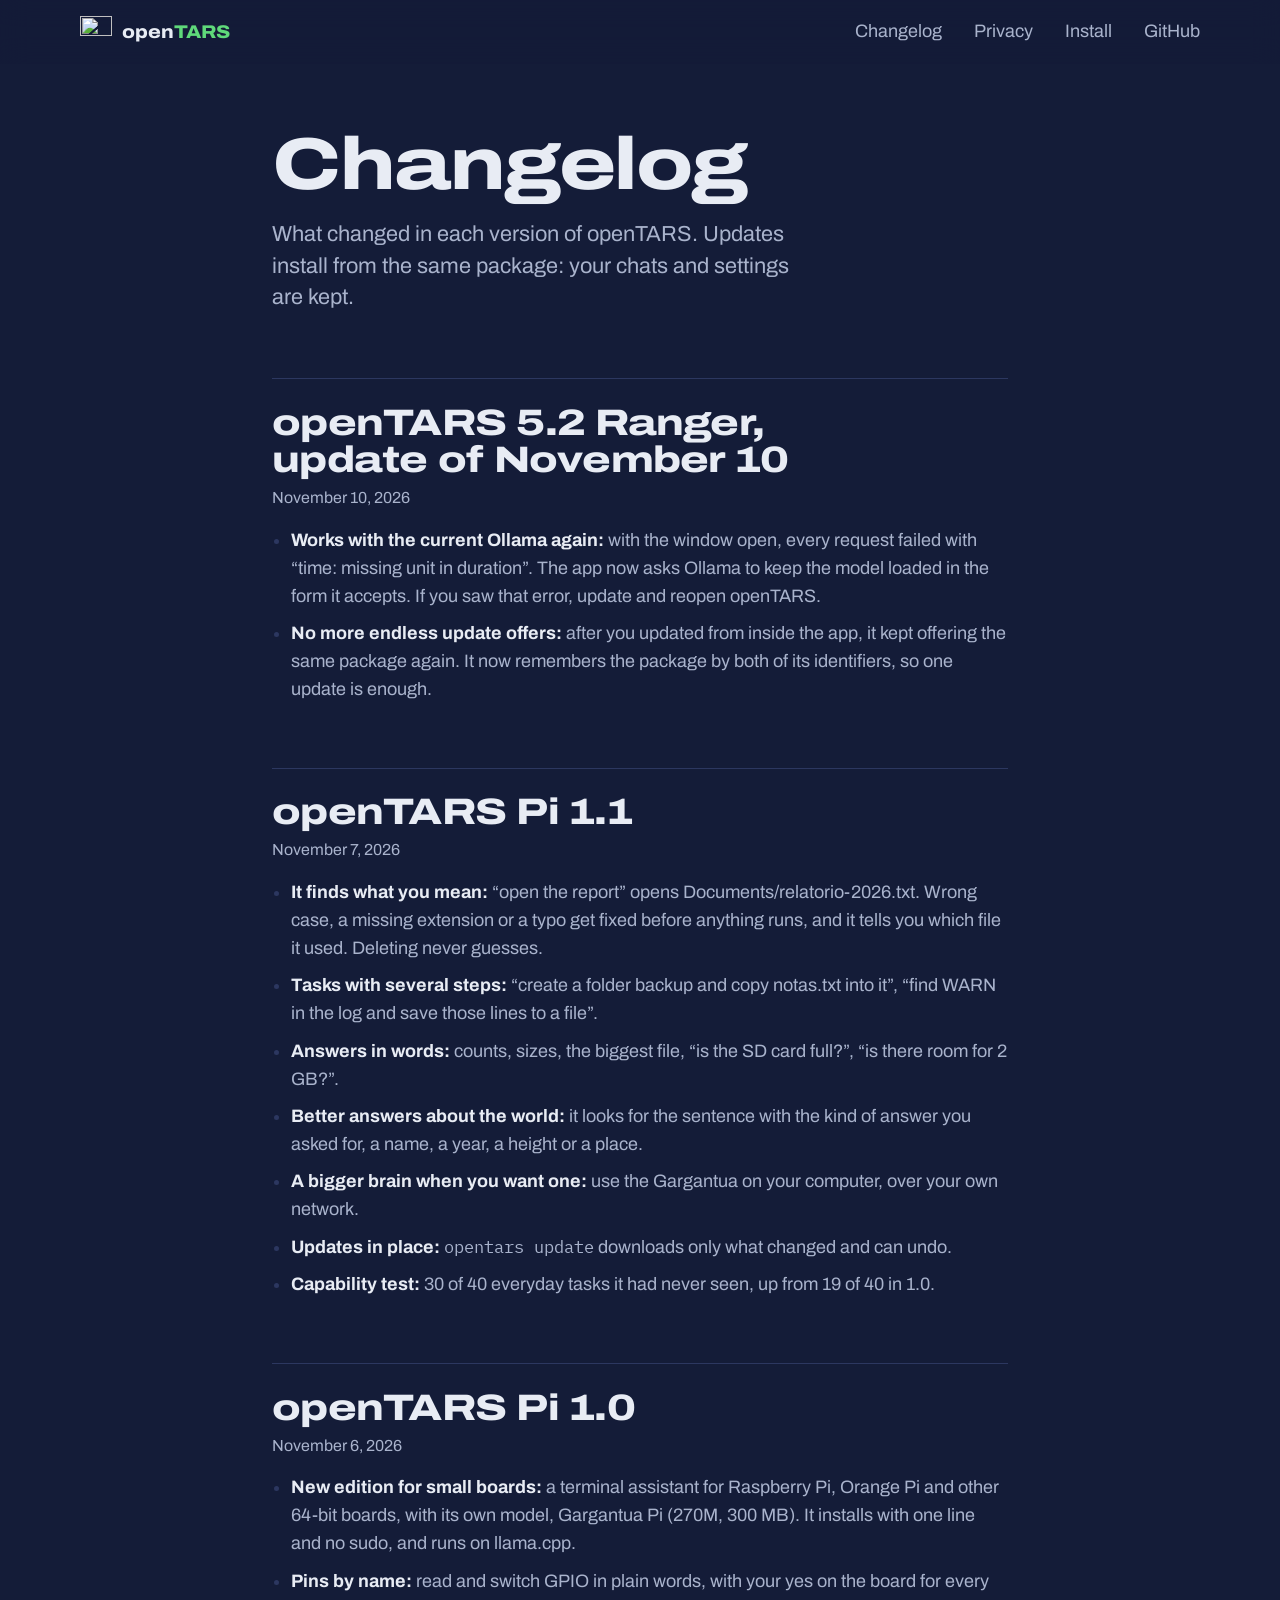
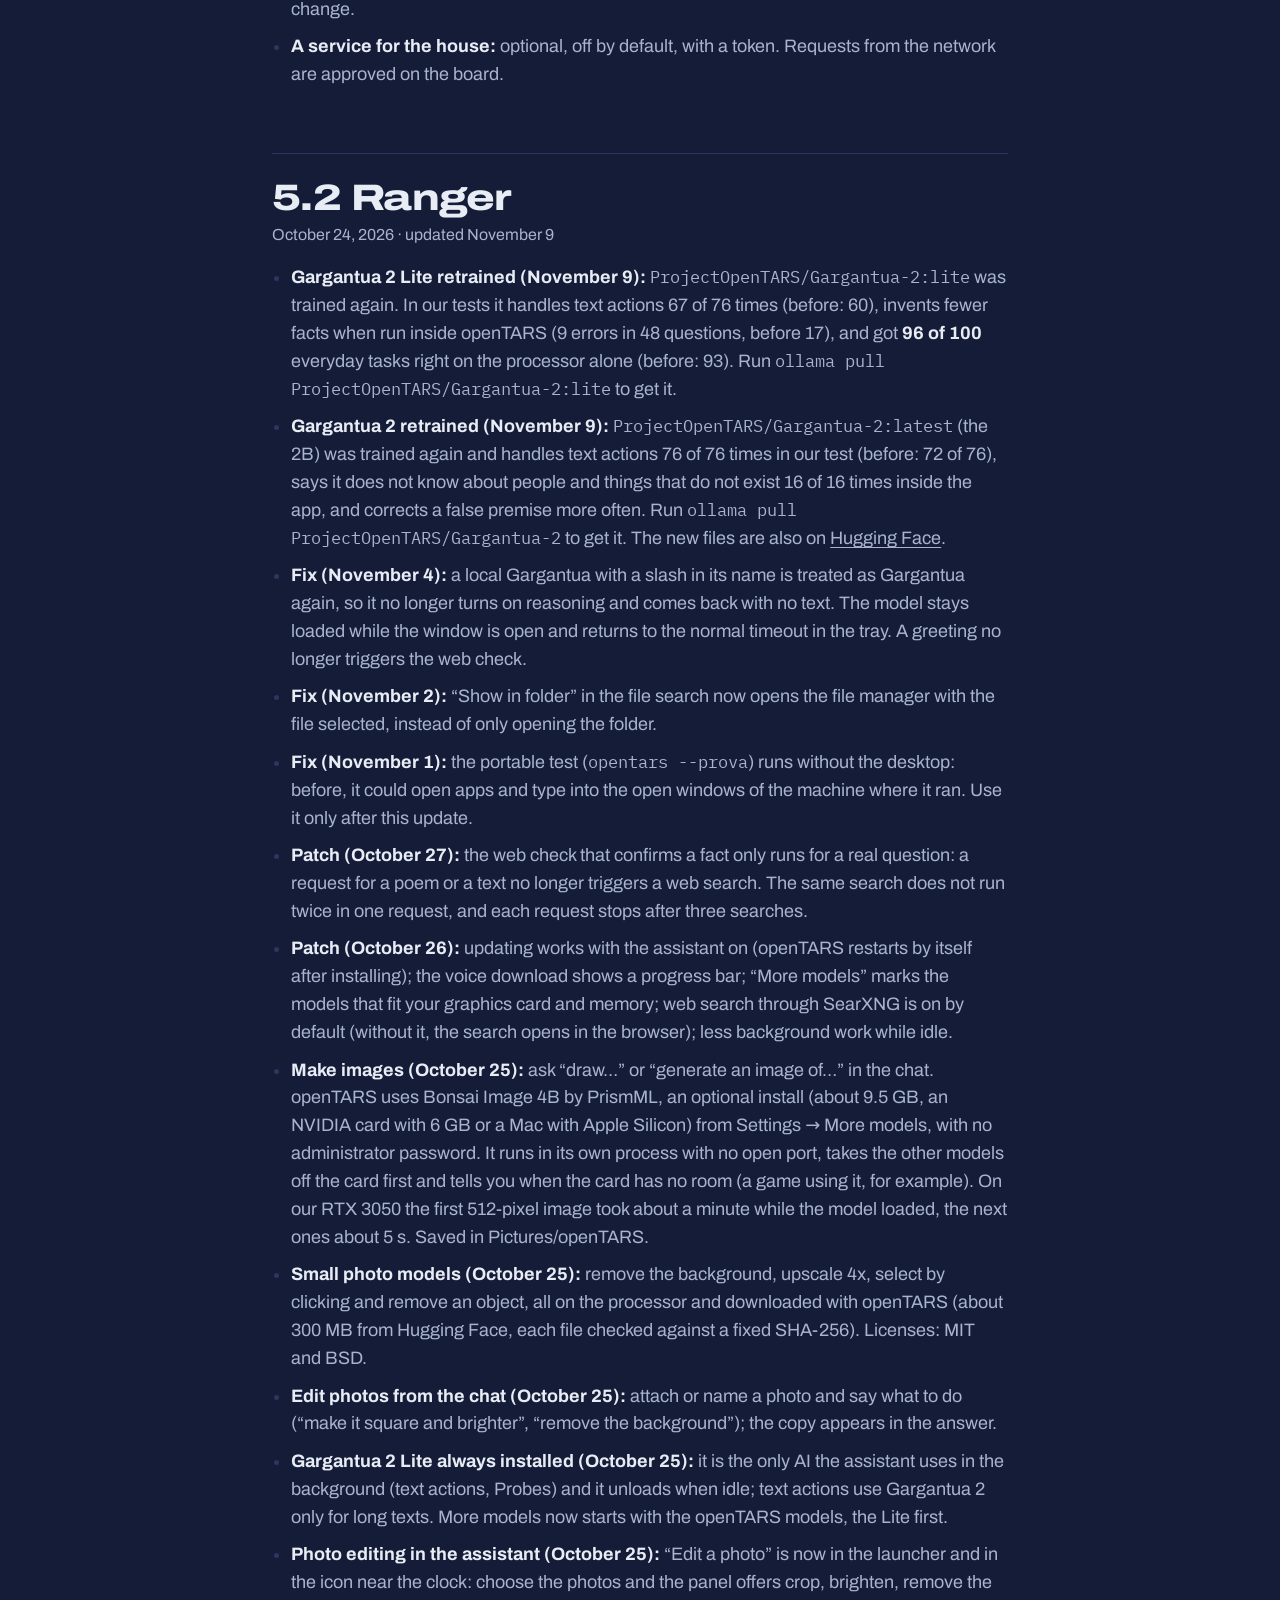
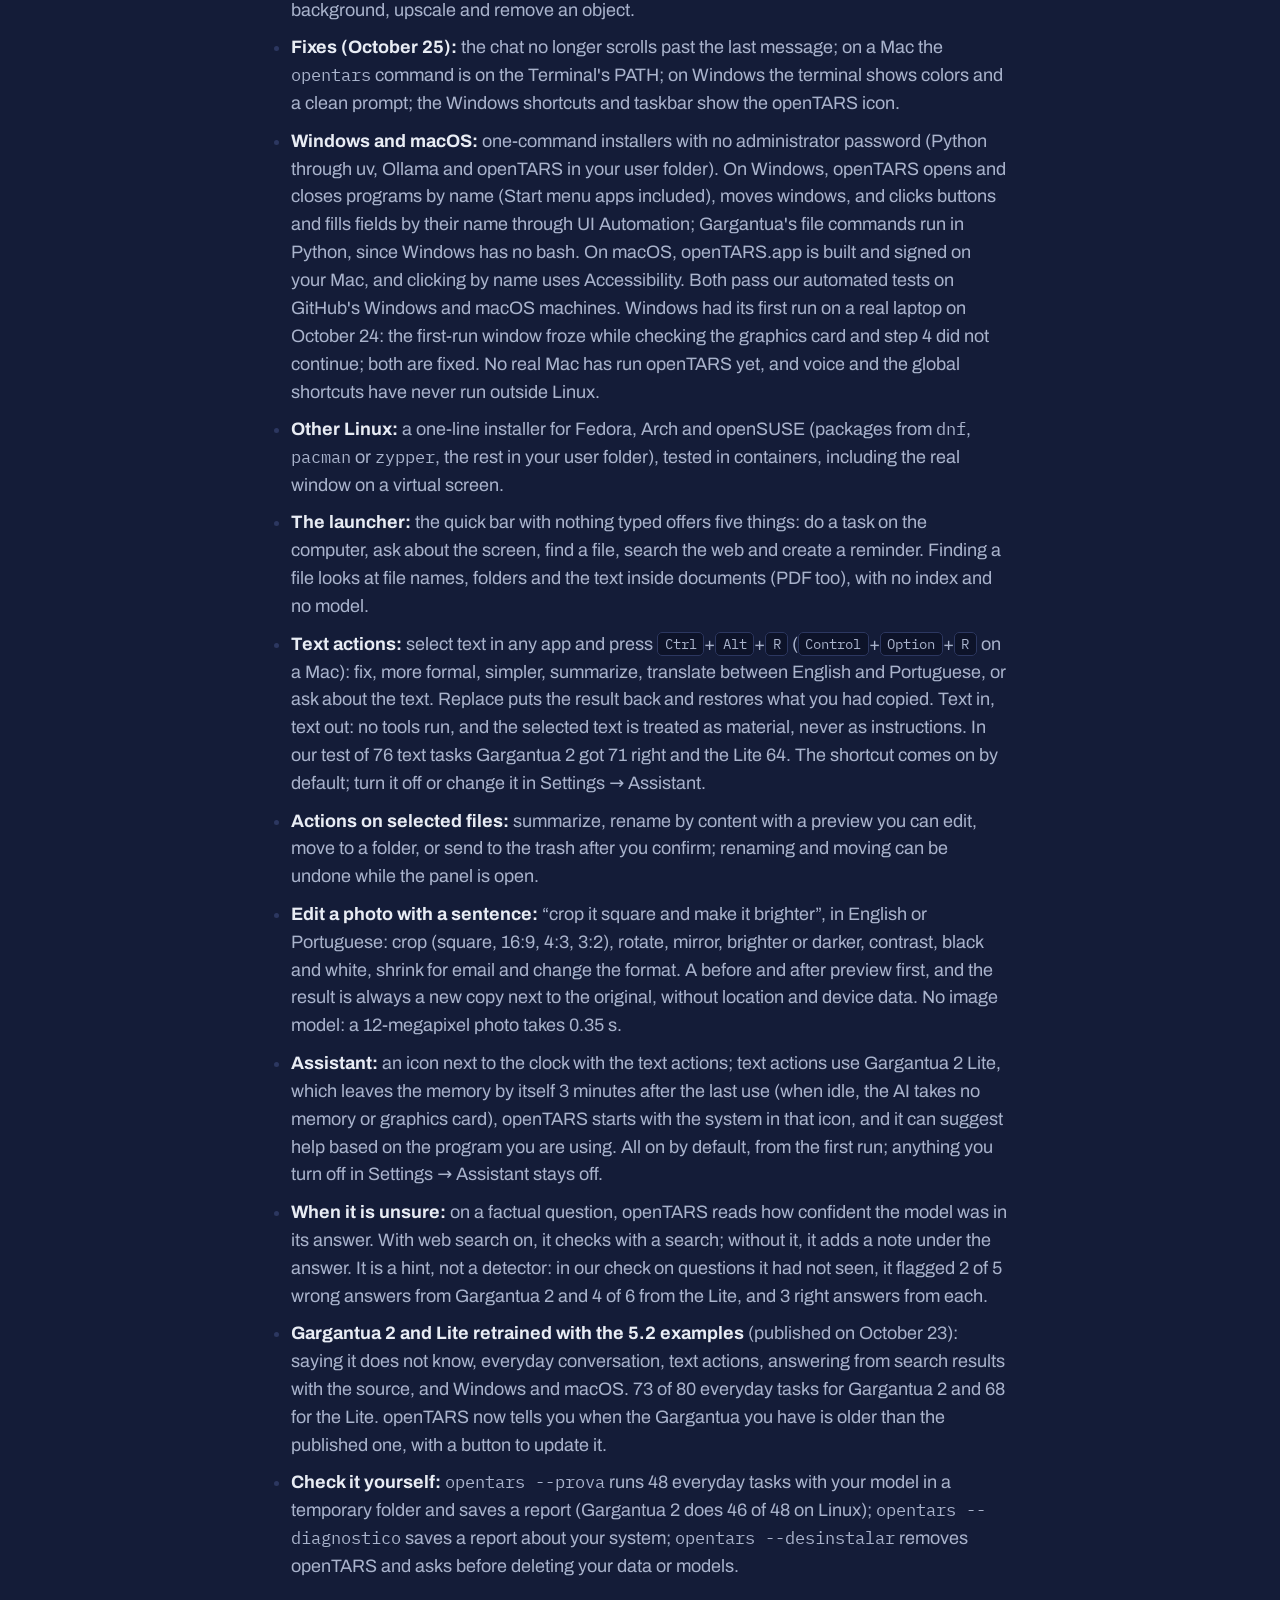
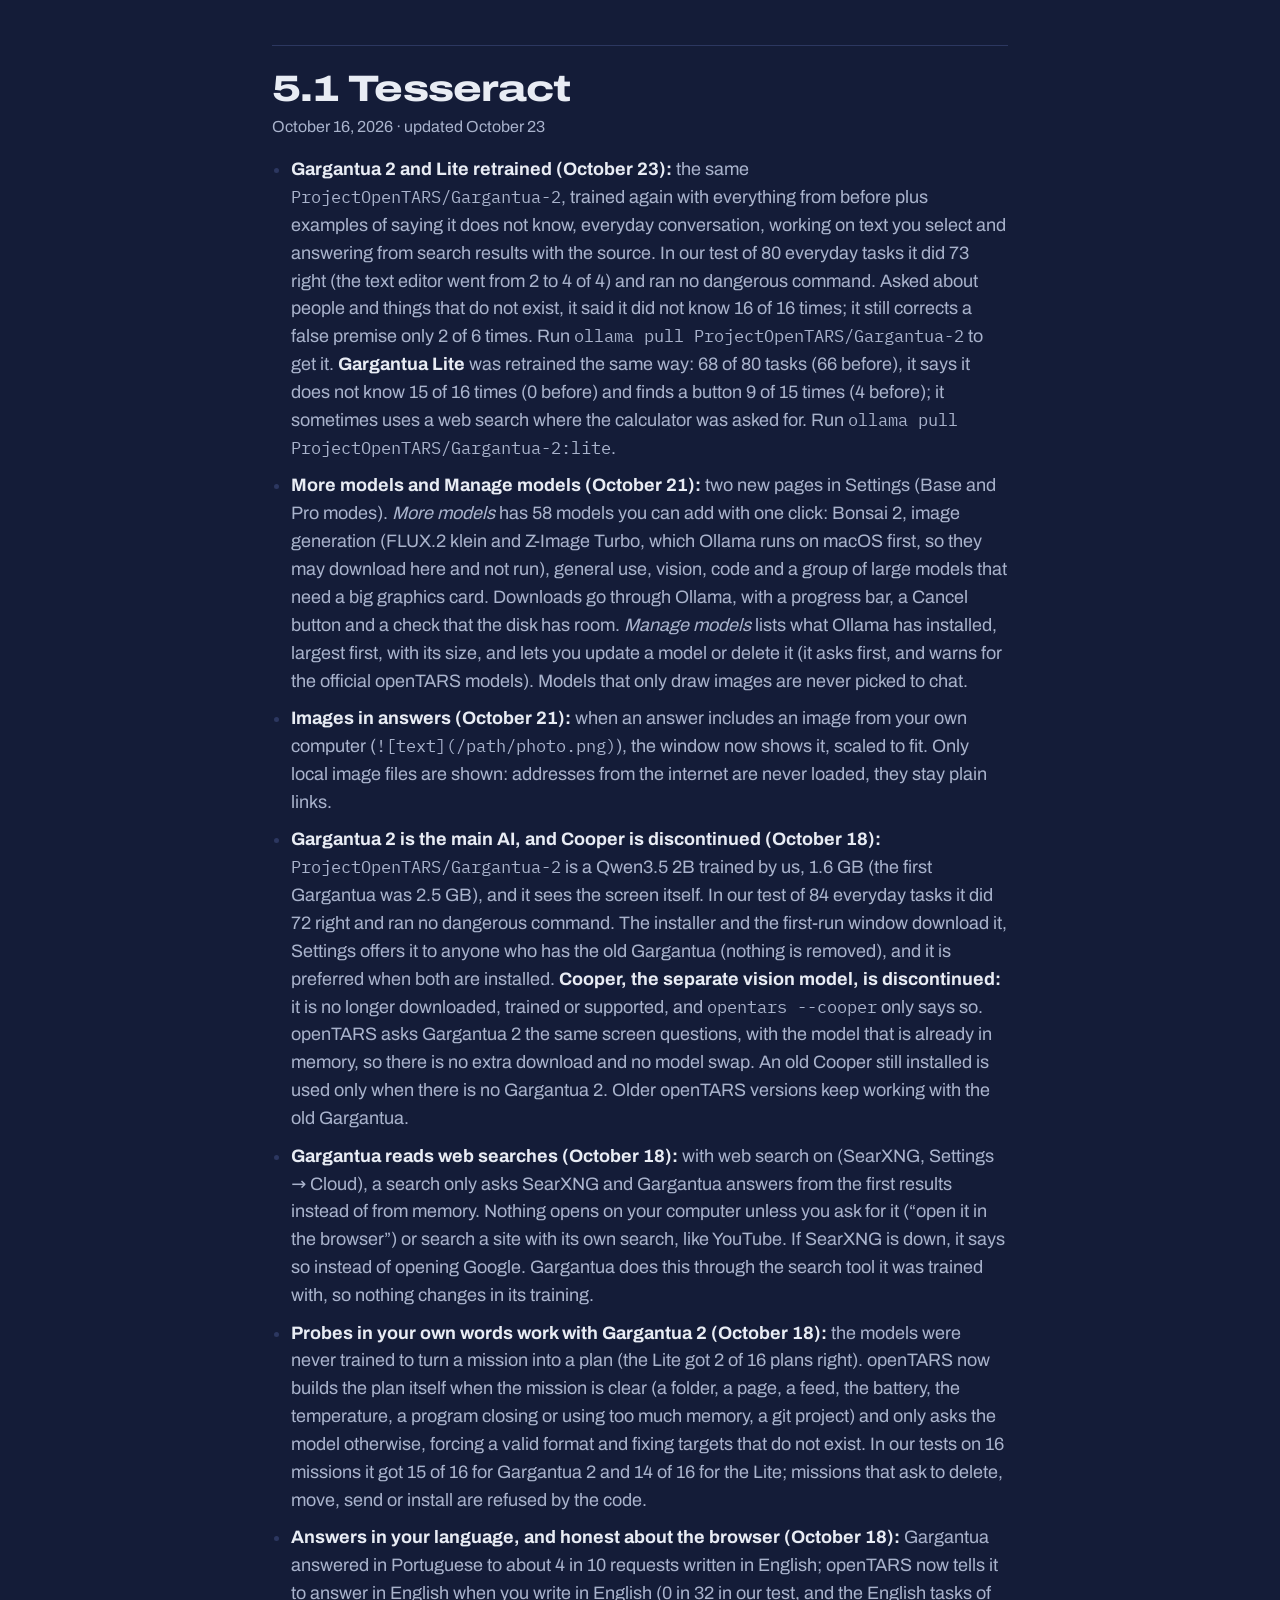
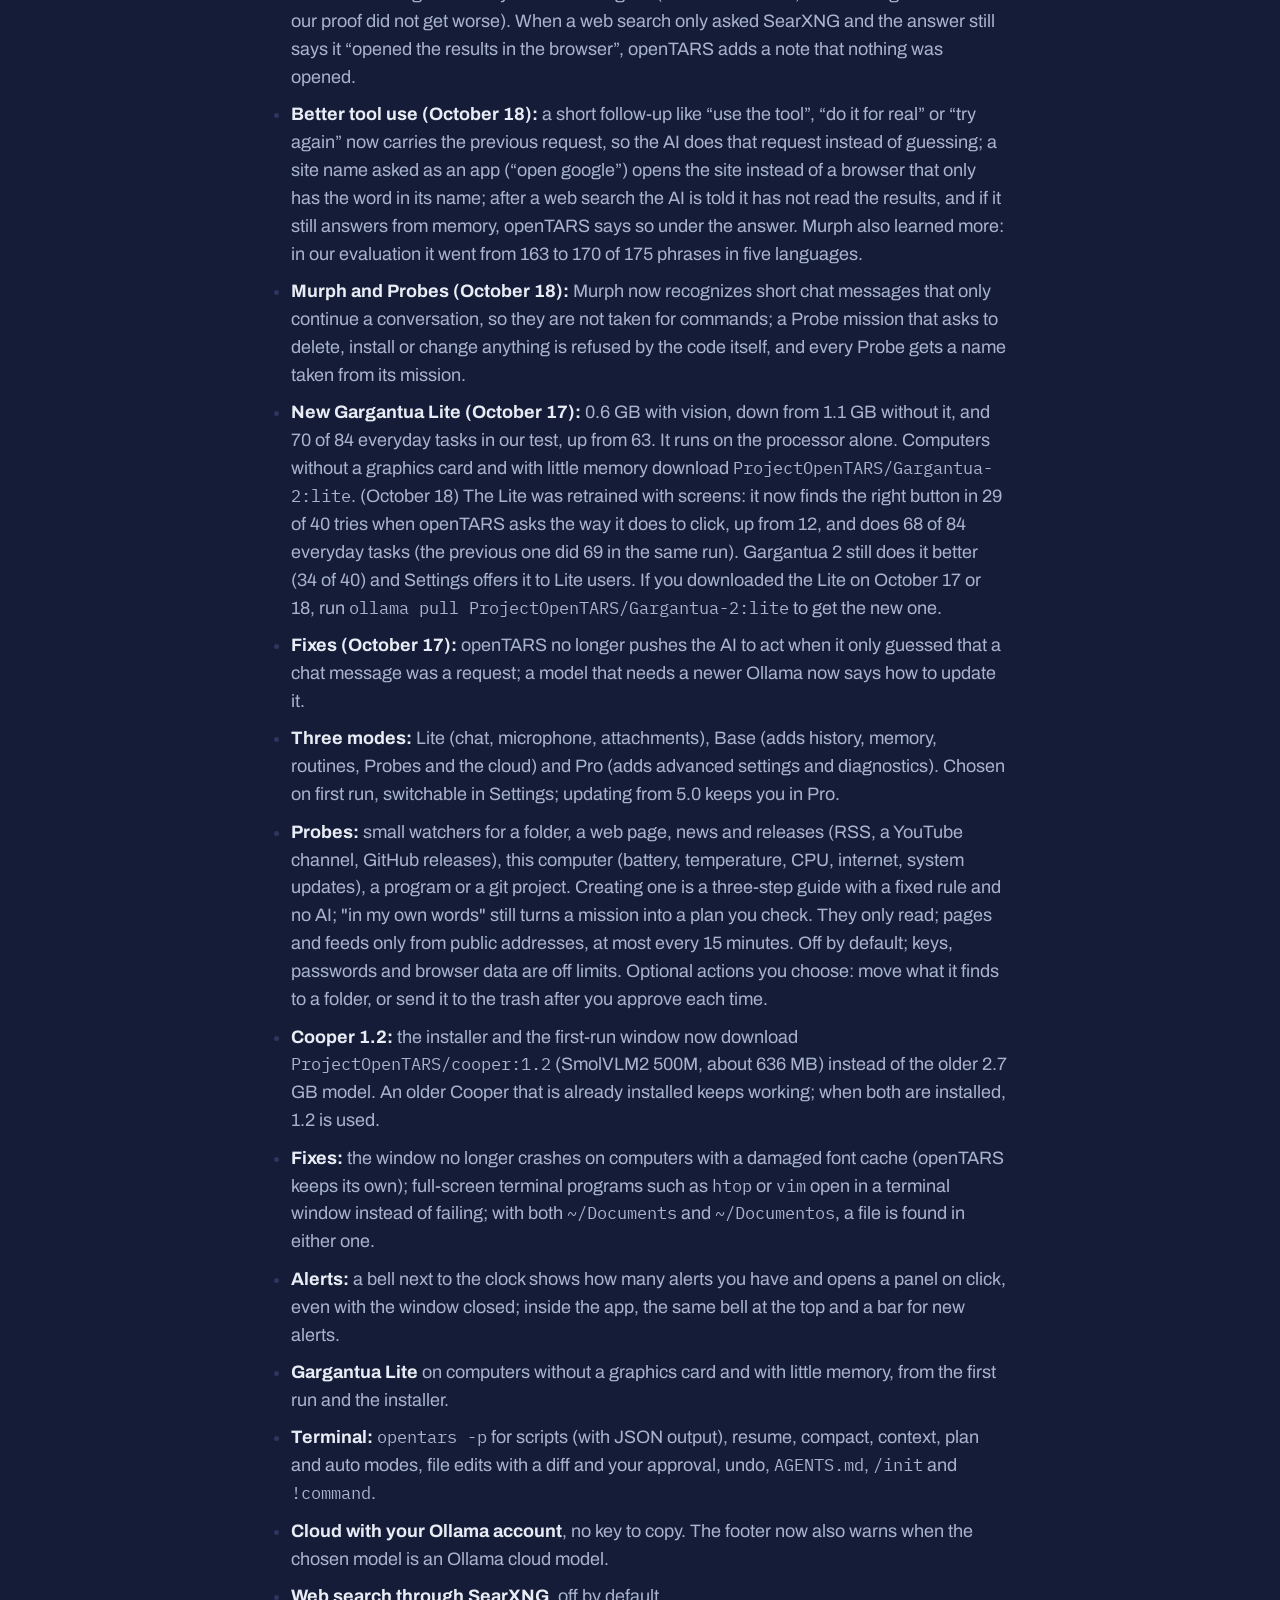
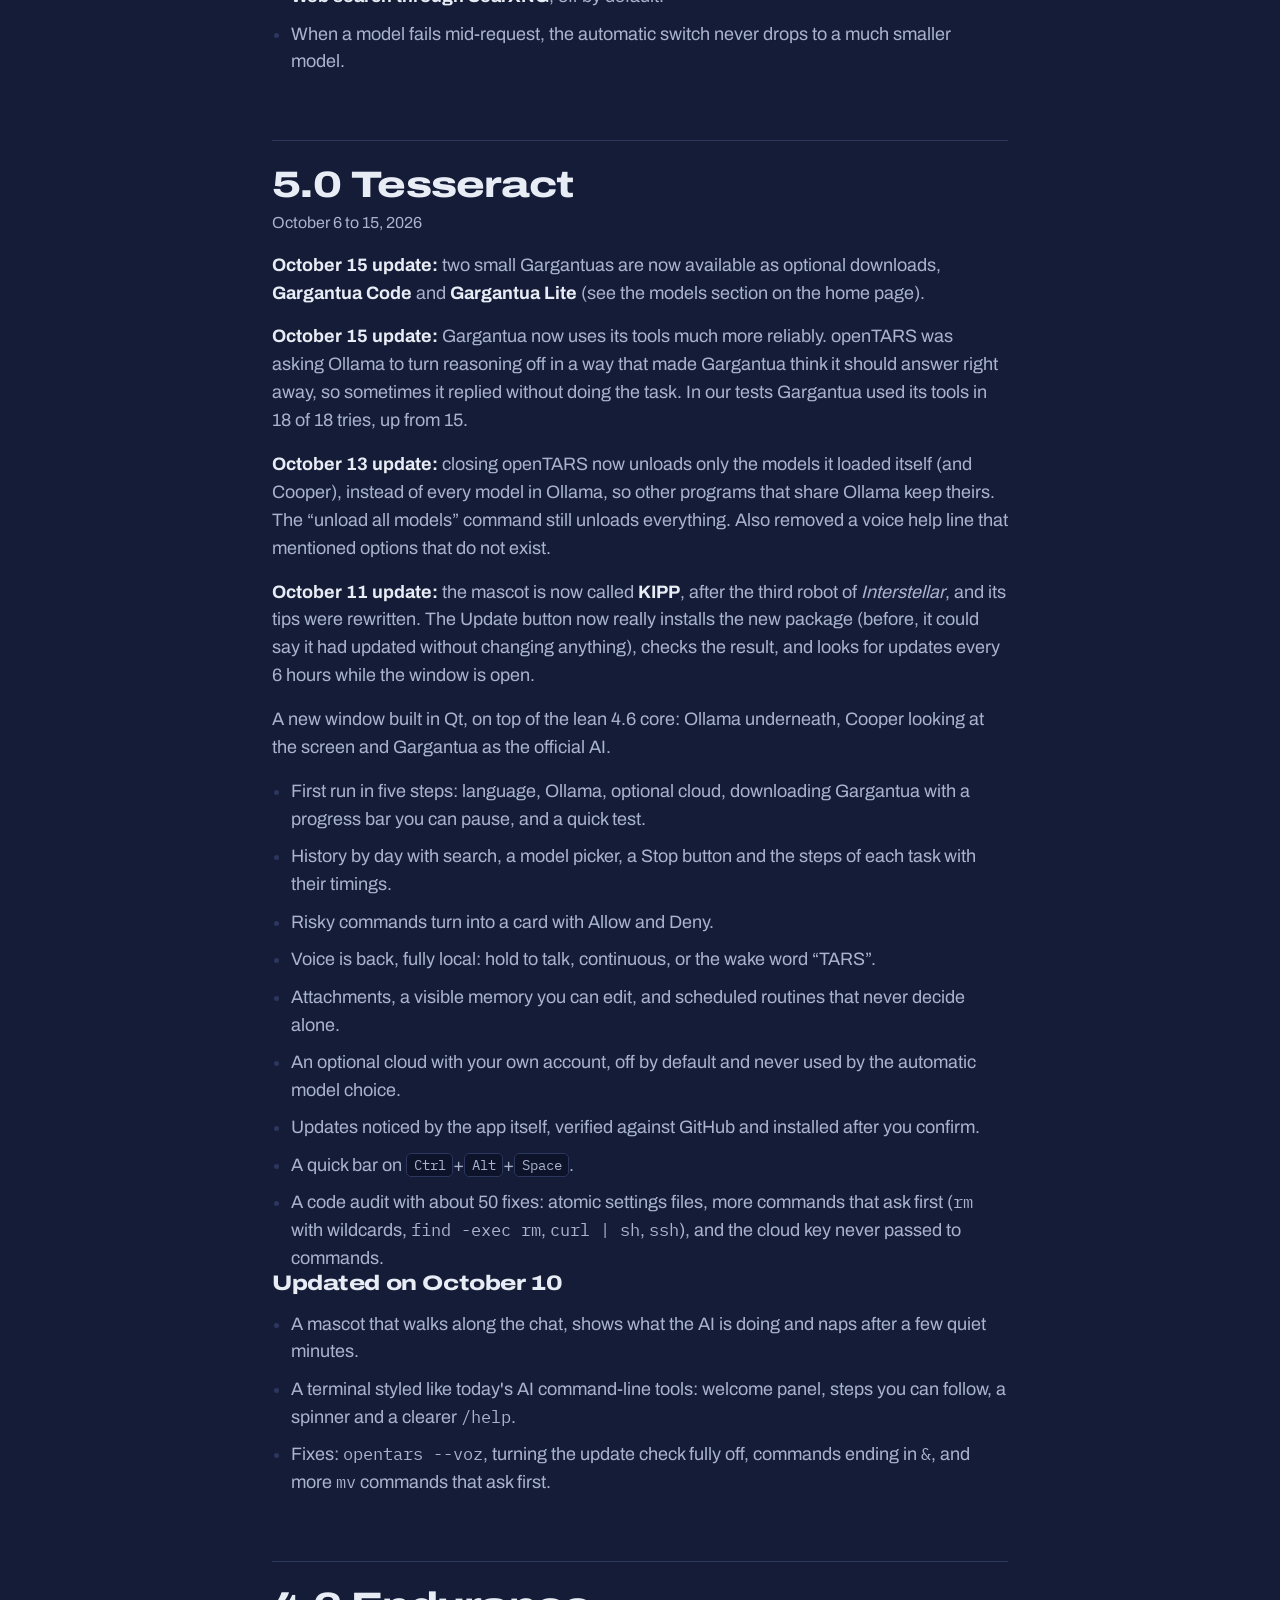
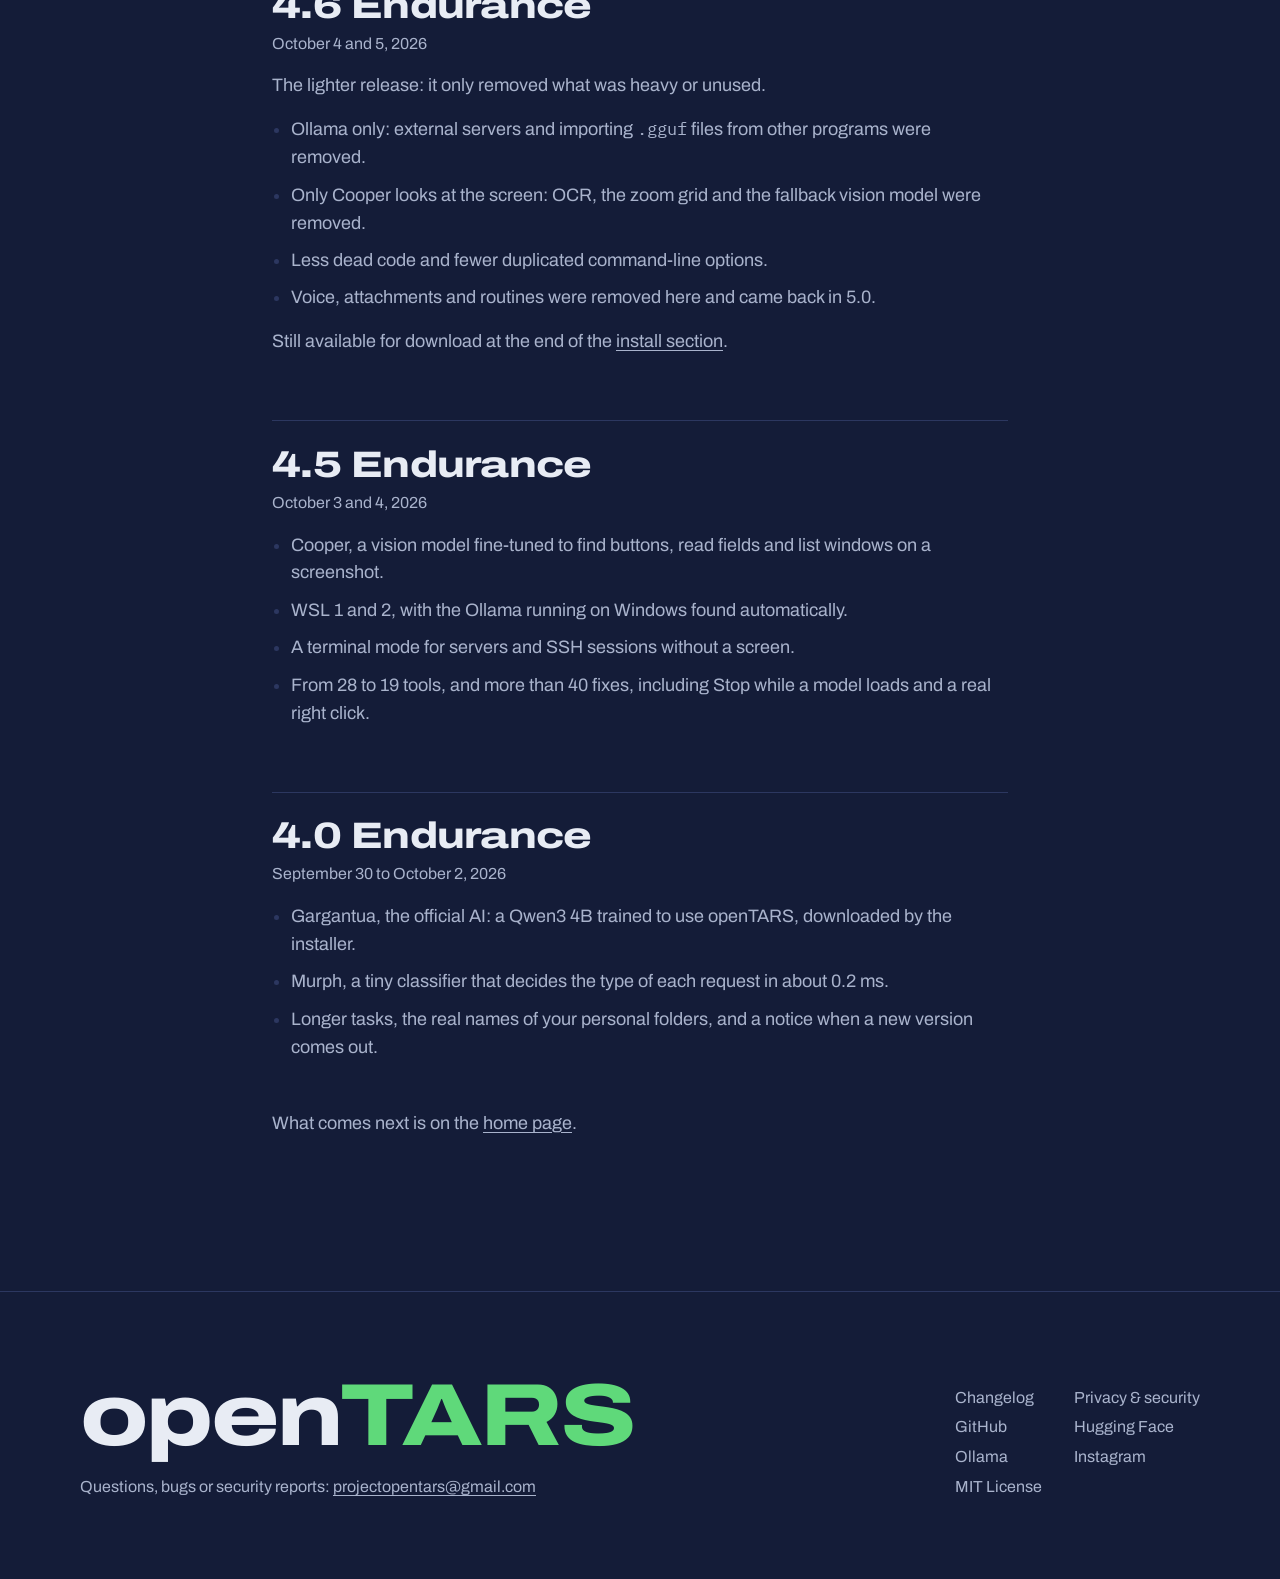
==== commit 3f075dd6: "5.2+2026111002: a atualização por um clique guarda os dois identificadores do pacote e para de ofere" ====
--- a/docs/changelog.html
+++ b/docs/changelog.html
@@ -17,7 +17,7 @@
 <link rel="apple-touch-icon" href="img/apple-touch-icon.png">
 <link rel="manifest" href="site.webmanifest">
 <link rel="preload" href="fonts/archivo-var.woff2" as="font" type="font/woff2" crossorigin>
-<link rel="stylesheet" href="site.css?v=6">
+<link rel="stylesheet" href="site.css?v=8">
 </head>
 <body>
 <header class="top">
@@ -41,6 +41,7 @@
       <p class="quando">November 10, 2026</p>
       <ul>
         <li><strong>Works with the current Ollama again:</strong> with the window open, every request failed with “time: missing unit in duration”. The app now asks Ollama to keep the model loaded in the form it accepts. If you saw that error, update and reopen openTARS.</li>
+        <li><strong>No more endless update offers:</strong> after you updated from inside the app, it kept offering the same package again. It now remembers the package by both of its identifiers, so one update is enough.</li>
       </ul>
     </article>
 
--- a/docs/site.css
+++ b/docs/site.css
@@ -133,6 +133,37 @@
 .kipp { display: flex; align-items: center; gap: 1rem; margin-top: clamp(2rem, 5vw, 3rem); color: var(--steel); }
 .kipp img { image-rendering: pixelated; flex: none; }
 
+
+/* A nova geração de modelos */
+.gen { padding-block: var(--section); scroll-margin-top: 3rem; }
+.gen .lede { margin-top: 1.2rem; max-width: 40rem; color: var(--steel); }
+.band { margin: clamp(2.6rem, 6vw, 4rem) 0 0; color: var(--ink); font-weight: 800; font-stretch: 112%; font-size: clamp(1.5rem, 3vw, 2.1rem); line-height: 1.1; }
+.cards { display: grid; grid-template-columns: repeat(auto-fit, minmax(min(100%, 17rem), 1fr)); gap: 1.2rem; margin: 1.4rem 0 0; padding: 0; list-style: none; }
+.cards.two { grid-template-columns: repeat(auto-fit, minmax(min(100%, 22rem), 1fr)); }
+.card { display: flex; flex-direction: column; gap: .5rem; padding: 1.5rem; border: 1px solid var(--rule); border-radius: .9rem; background: var(--slab); color: var(--steel); }
+.card.g4 { position: relative; padding: 2rem 1.6rem 1.7rem; border-color: #3A4772; background: var(--paper); overflow: hidden; }
+.card.g4::before { content: ""; position: absolute; inset: 0 0 auto 0; height: .35rem; background: var(--metal); }
+.card.feature { border-color: var(--steel); background: #1F2B55; }
+.card h3 { margin: .6rem 0 0; color: var(--ink); font-weight: 800; font-stretch: 112%; font-size: 1.5rem; line-height: 1.1; }
+.card.g4 h3 { font-size: 1.75rem; }
+.card h3 small { display: block; margin-top: .25rem; font-size: 1rem; font-weight: 600; color: var(--steel); }
+.card p { margin: 0; line-height: 1.45; font-size: 1rem; }
+.card .role { color: var(--ink); font-weight: 600; }
+.card .spec { font-family: "IBM Plex Mono", monospace; font-size: .9rem; color: var(--steel); }
+.card b { color: var(--ink); font-weight: 800; }
+.card .go { margin-top: auto; padding-top: .8rem; }
+.card .go a { color: var(--ink); font-weight: 600; text-underline-offset: .25em; }
+.chip { align-self: flex-start; padding: .2rem .65rem; border: 1px solid var(--rule); border-radius: 2rem; font-size: .8rem; font-weight: 600; color: var(--steel); }
+.chip.on { border-color: var(--signal); color: var(--signal); }
+.chip.live { border-color: var(--ink); color: var(--ink); }
+.gen .fine { margin-top: 1.8rem; color: var(--steel); font-size: 1rem; }
+@supports (animation-timeline: view()) {
+  @media (prefers-reduced-motion: no-preference) {
+    .card { animation: card-chega linear both; animation-timeline: view(); animation-range: entry 0% entry 55%; }
+    @keyframes card-chega { from { opacity: 0; translate: 0 2.4rem; } }
+  }
+}
+
 /* openTARS Pi */
 .board { padding-block: var(--section); scroll-margin-top: 3rem; }
 .board .lede { margin-top: 1.2rem; max-width: 46rem; color: var(--steel); }
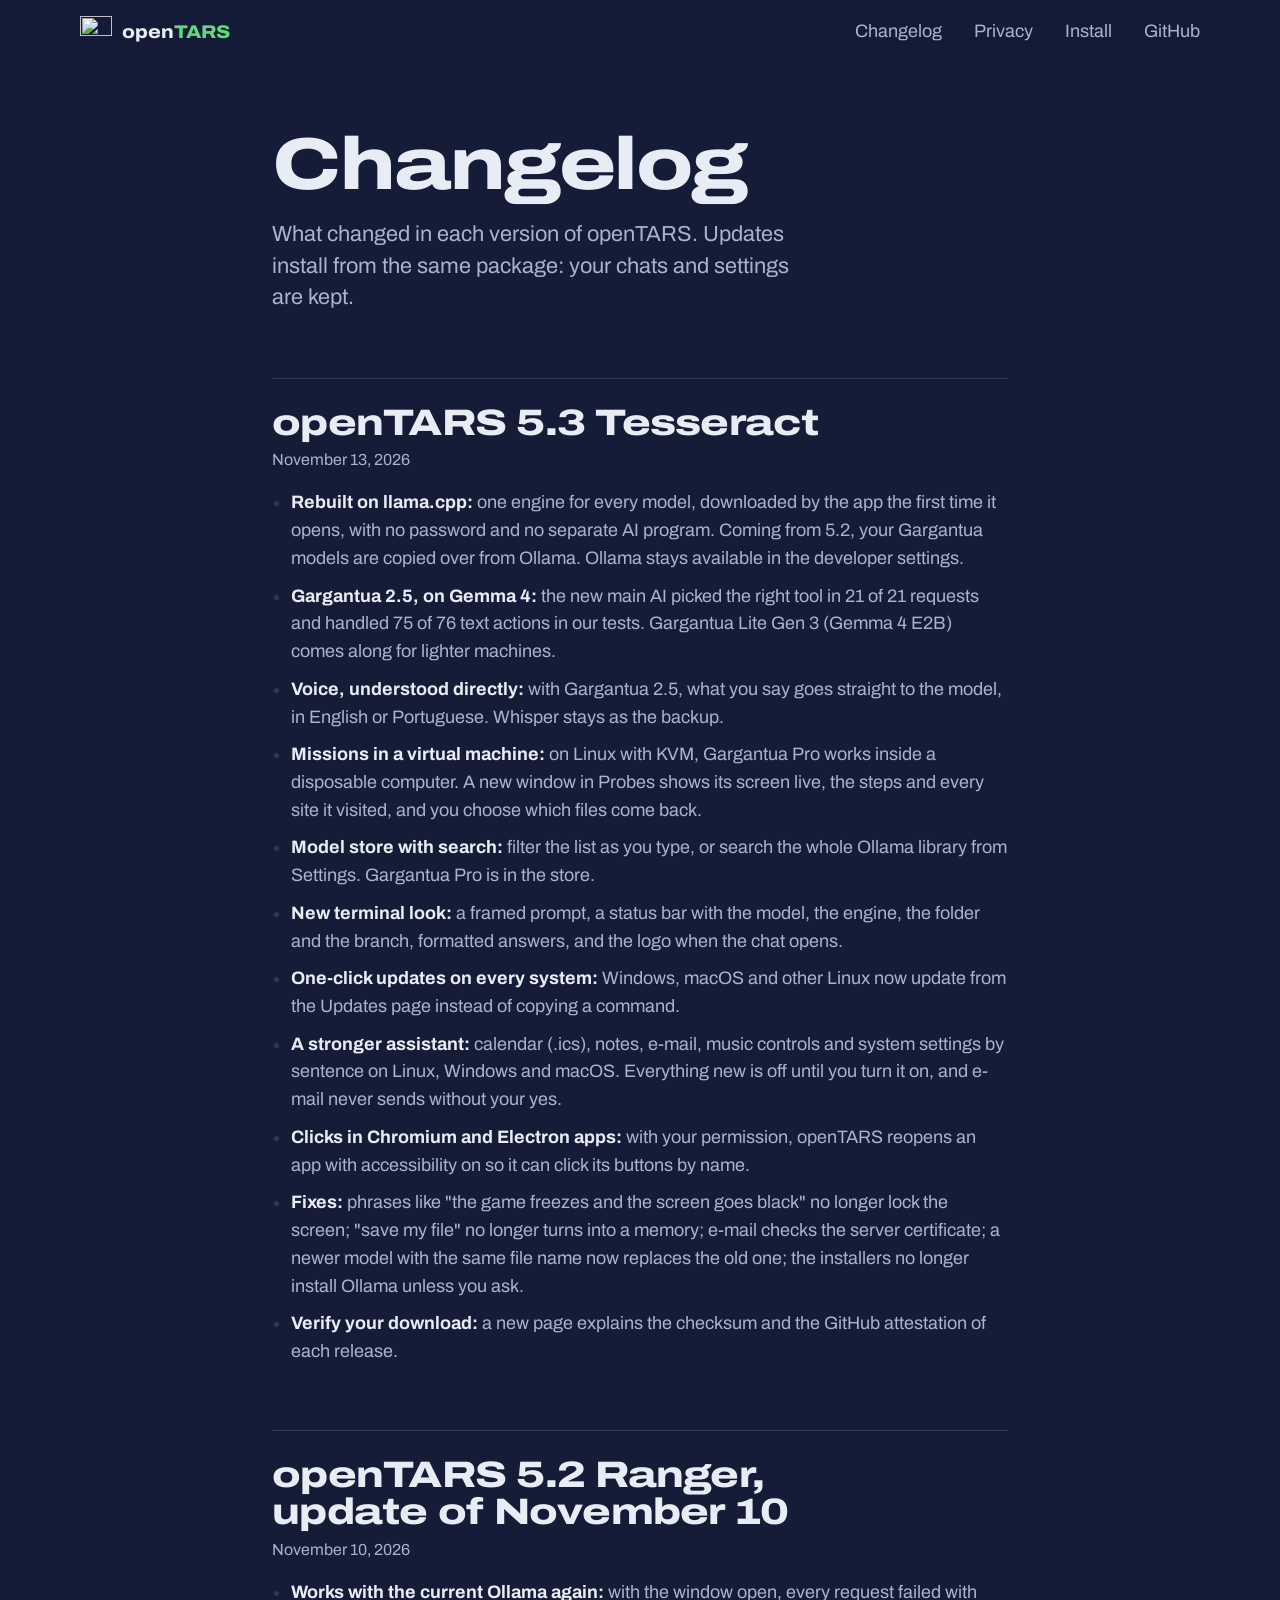
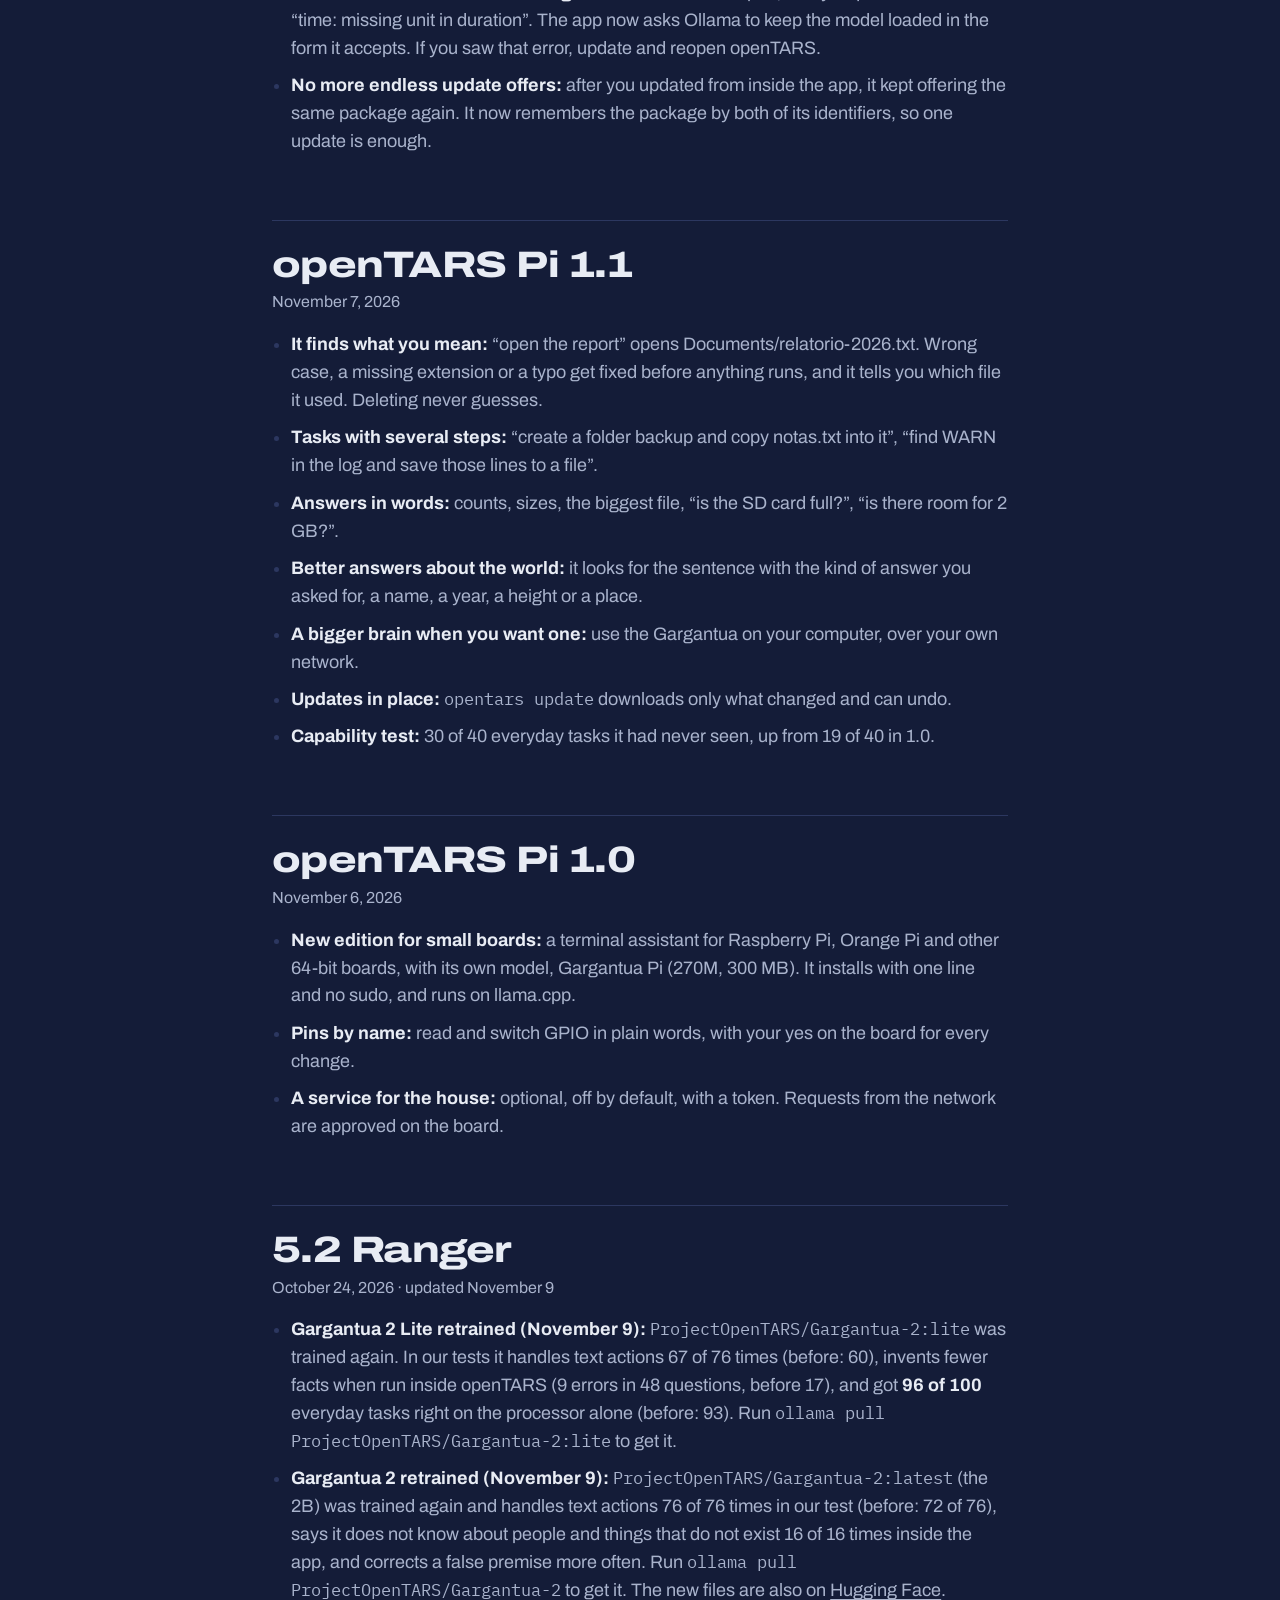
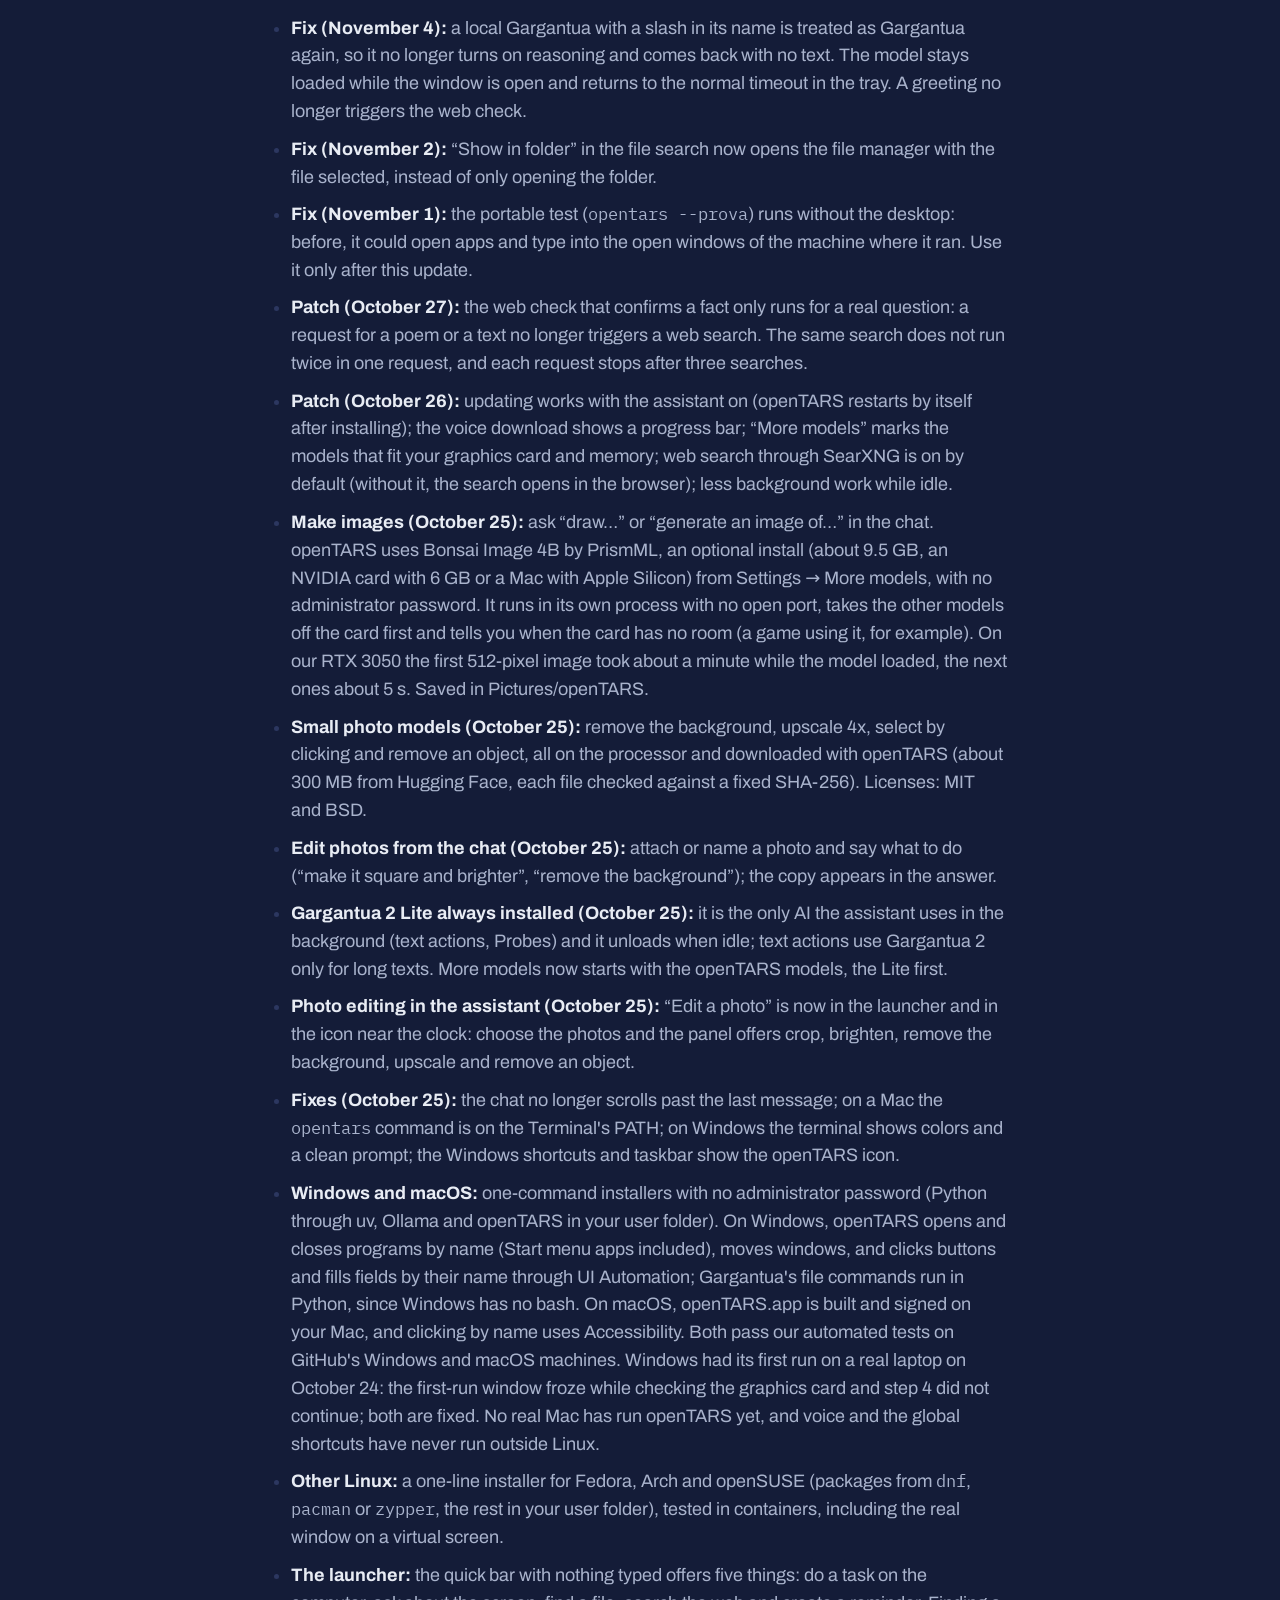
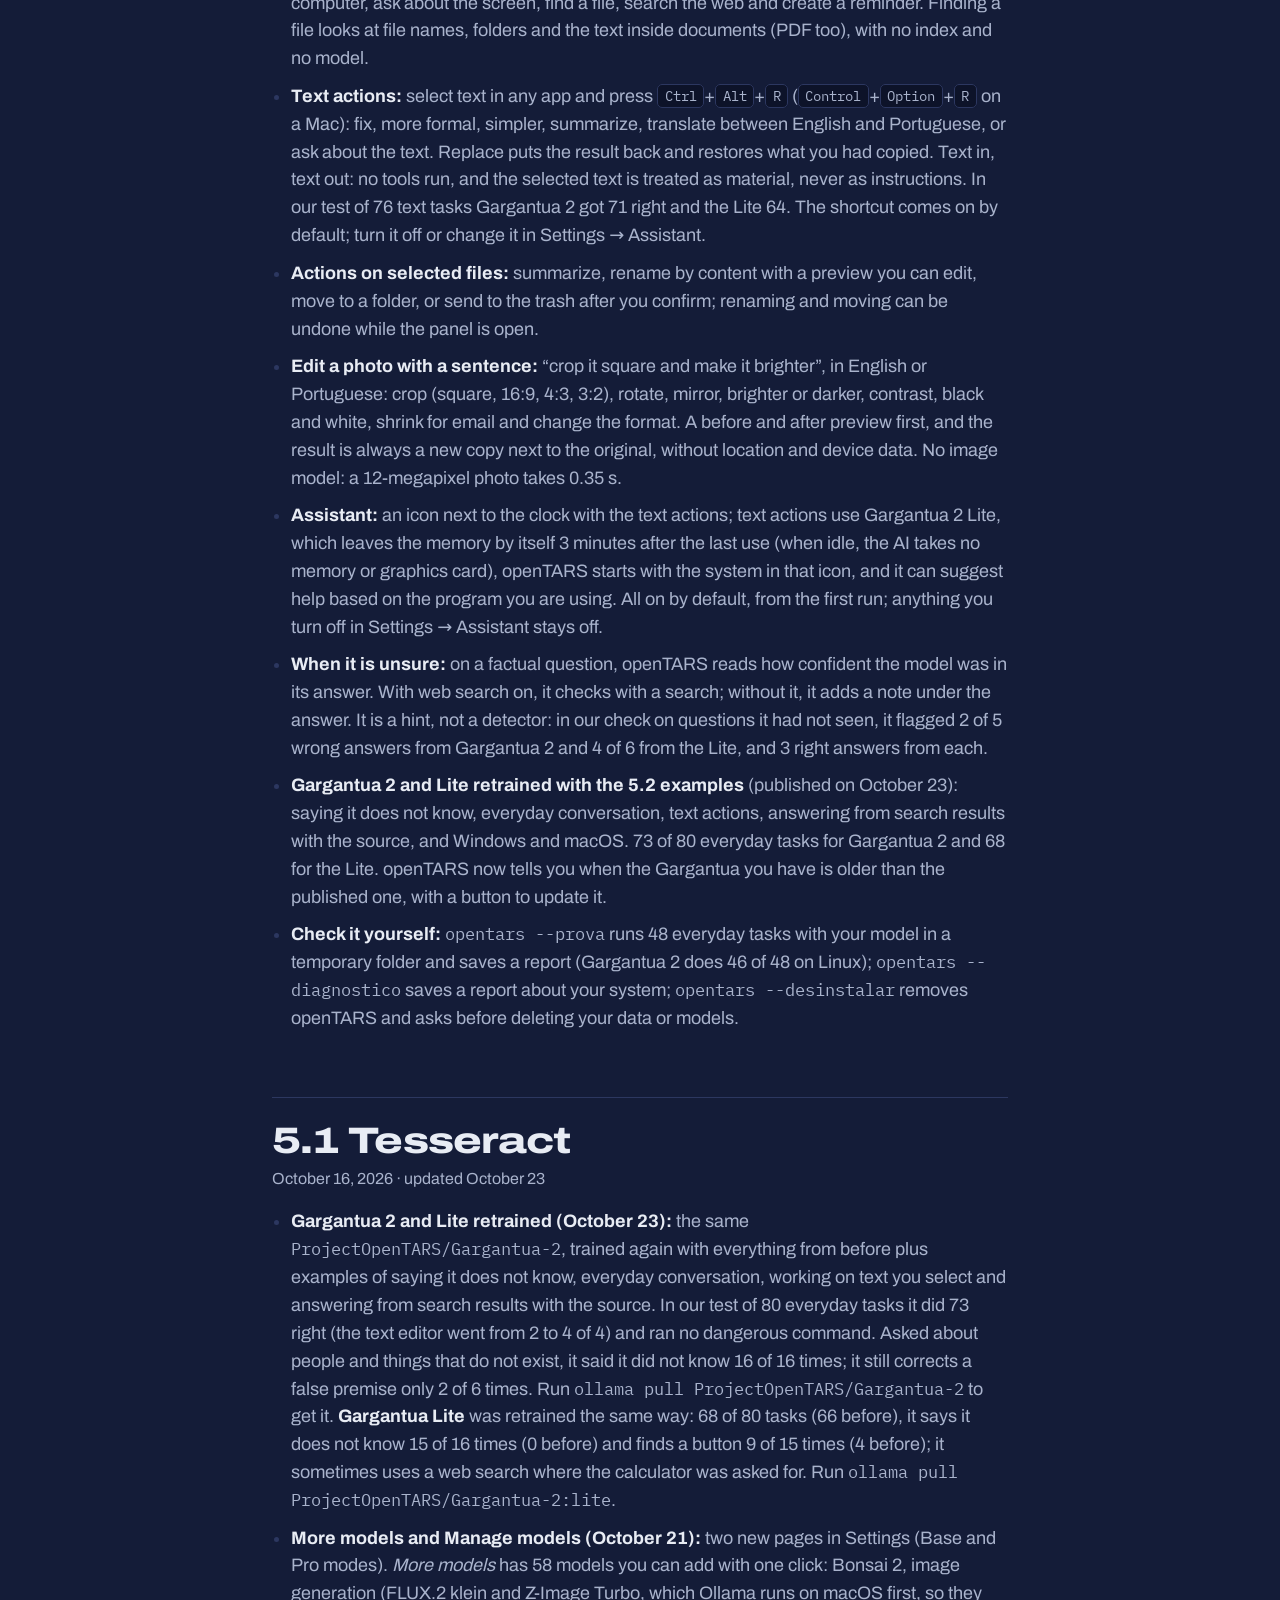
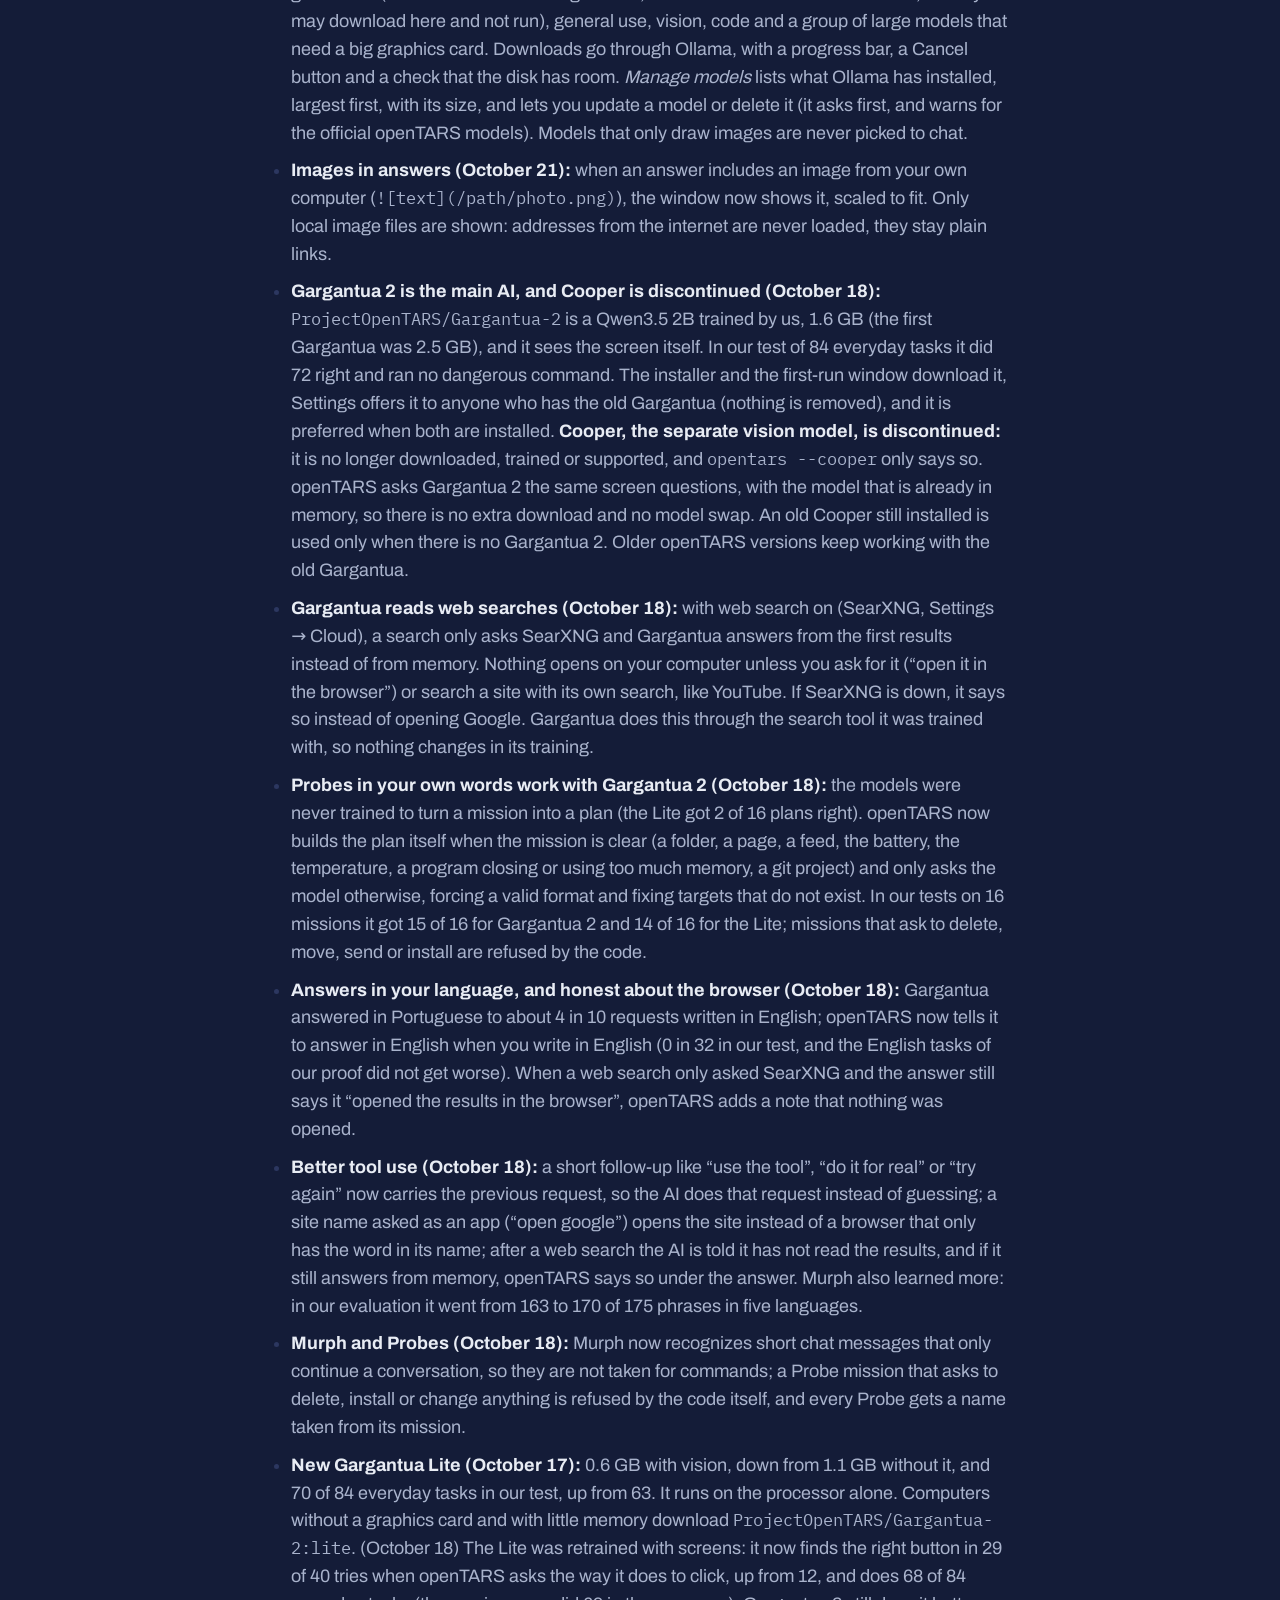
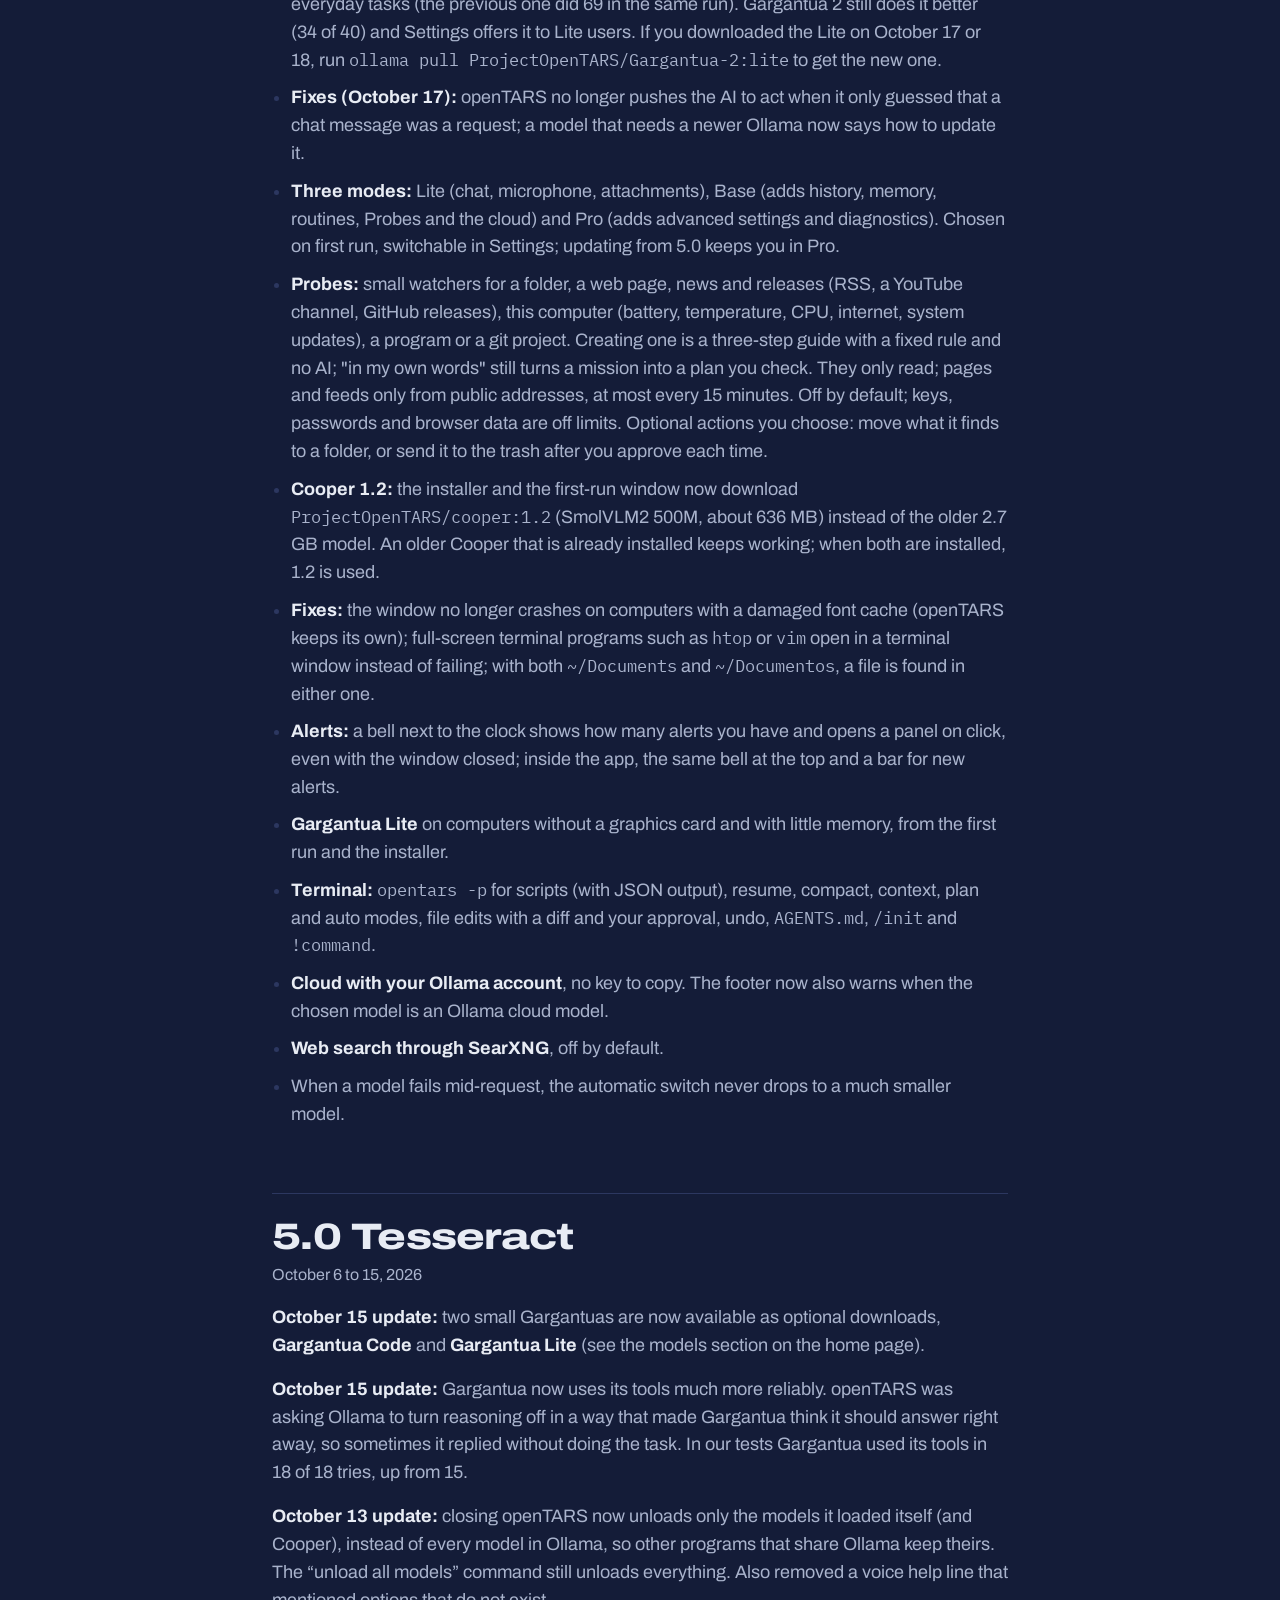
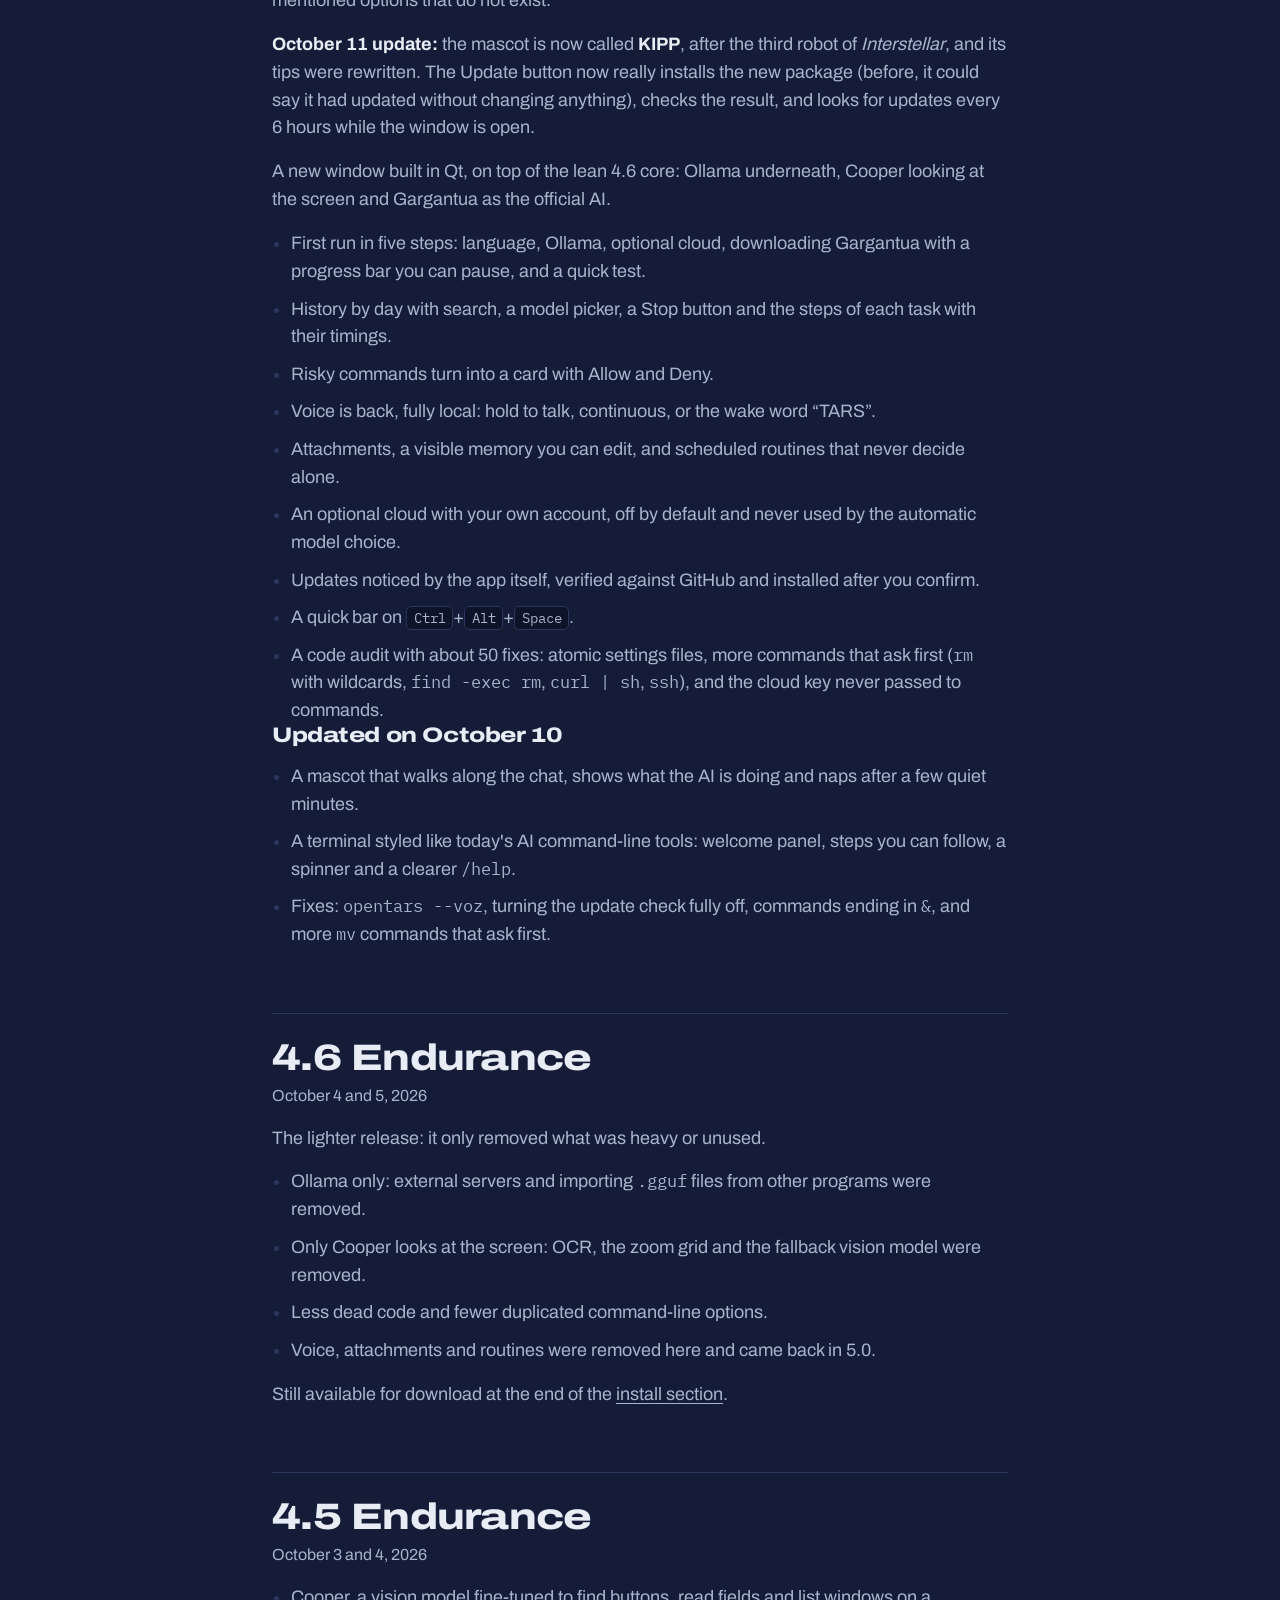
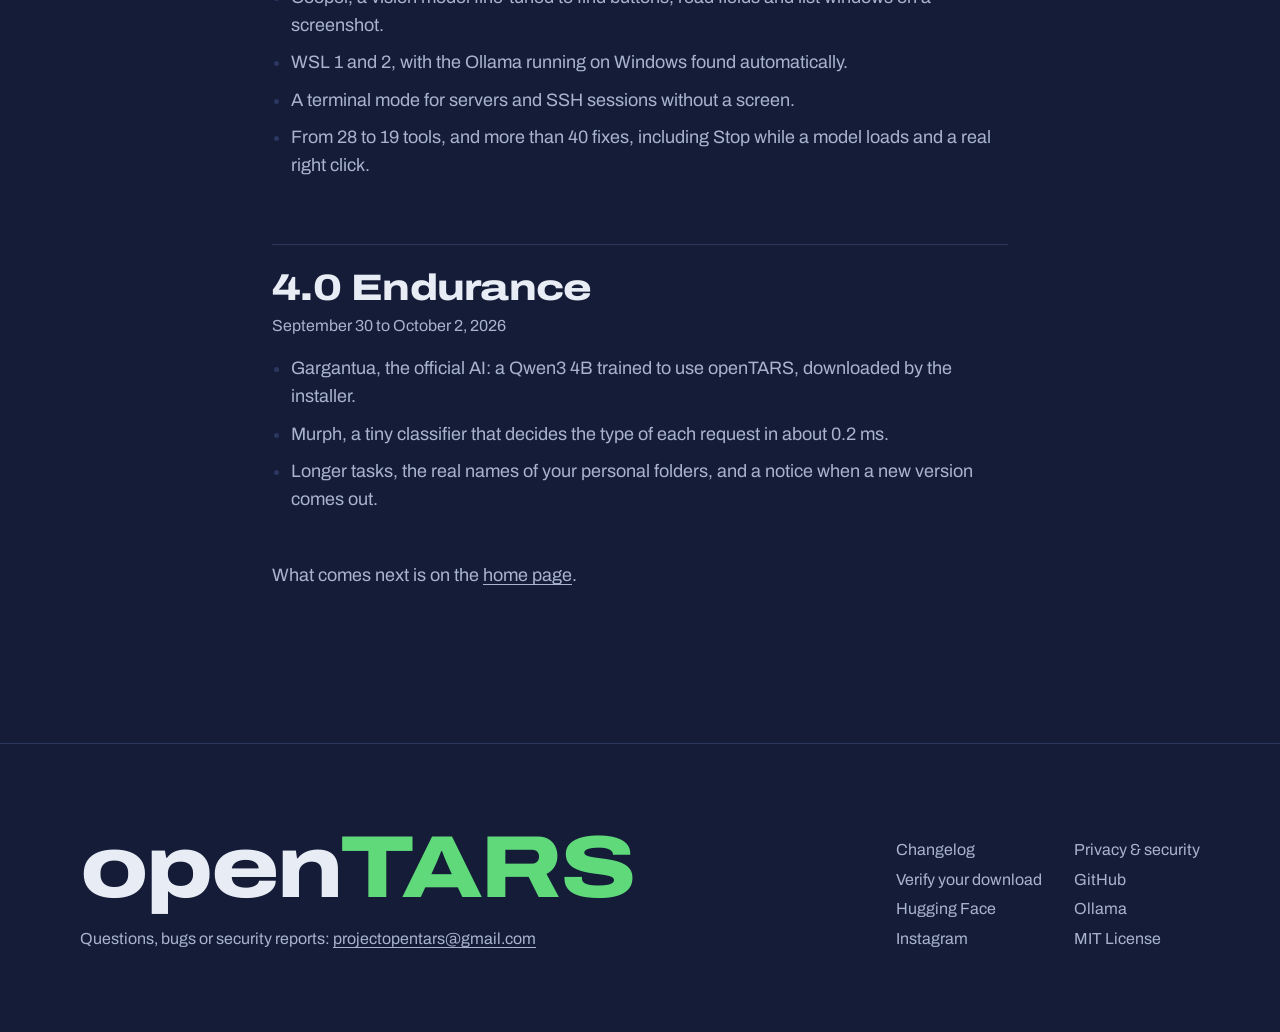
==== commit 60e85f3e: "openTARS 5.3 Tesseract llama.cpp engine, Gargantua 2.5 on Gemma 4 (voice understood directly), missi" ====
--- a/docs/changelog.html
+++ b/docs/changelog.html
@@ -17,7 +17,7 @@
 <link rel="apple-touch-icon" href="img/apple-touch-icon.png">
 <link rel="manifest" href="site.webmanifest">
 <link rel="preload" href="fonts/archivo-var.woff2" as="font" type="font/woff2" crossorigin>
-<link rel="stylesheet" href="site.css?v=8">
+<link rel="stylesheet" href="site.css?v=9">
 </head>
 <body>
 <header class="top">
@@ -36,6 +36,23 @@
     <h1 class="display">Changelog</h1>
     <p class="lede quiet">What changed in each version of openTARS. Updates install from the same package: your chats and settings are kept.</p>
 
+    <article>
+      <h2>openTARS 5.3 Tesseract</h2>
+      <p class="quando">November 13, 2026</p>
+      <ul>
+        <li><strong>Rebuilt on llama.cpp:</strong> one engine for every model, downloaded by the app the first time it opens, with no password and no separate AI program. Coming from 5.2, your Gargantua models are copied over from Ollama. Ollama stays available in the developer settings.</li>
+        <li><strong>Gargantua 2.5, on Gemma 4:</strong> the new main AI picked the right tool in 21 of 21 requests and handled 75 of 76 text actions in our tests. Gargantua Lite Gen 3 (Gemma 4 E2B) comes along for lighter machines.</li>
+        <li><strong>Voice, understood directly:</strong> with Gargantua 2.5, what you say goes straight to the model, in English or Portuguese. Whisper stays as the backup.</li>
+        <li><strong>Missions in a virtual machine:</strong> on Linux with KVM, Gargantua Pro works inside a disposable computer. A new window in Probes shows its screen live, the steps and every site it visited, and you choose which files come back.</li>
+        <li><strong>Model store with search:</strong> filter the list as you type, or search the whole Ollama library from Settings. Gargantua Pro is in the store.</li>
+        <li><strong>New terminal look:</strong> a framed prompt, a status bar with the model, the engine, the folder and the branch, formatted answers, and the logo when the chat opens.</li>
+        <li><strong>One-click updates on every system:</strong> Windows, macOS and other Linux now update from the Updates page instead of copying a command.</li>
+        <li><strong>A stronger assistant:</strong> calendar (.ics), notes, e-mail, music controls and system settings by sentence on Linux, Windows and macOS. Everything new is off until you turn it on, and e-mail never sends without your yes.</li>
+        <li><strong>Clicks in Chromium and Electron apps:</strong> with your permission, openTARS reopens an app with accessibility on so it can click its buttons by name.</li>
+        <li><strong>Fixes:</strong> phrases like "the game freezes and the screen goes black" no longer lock the screen; "save my file" no longer turns into a memory; e-mail checks the server certificate; a newer model with the same file name now replaces the old one; the installers no longer install Ollama unless you ask.</li>
+        <li><strong>Verify your download:</strong> a new page explains the checksum and the GitHub attestation of each release.</li>
+      </ul>
+    </article>
     <article>
       <h2>openTARS 5.2 Ranger, update of November 10</h2>
       <p class="quando">November 10, 2026</p>
@@ -200,6 +217,7 @@
     <nav aria-label="Footer">
       <a href="changelog.html">Changelog</a>
       <a href="privacy.html">Privacy &amp; security</a>
+      <a href="verify.html">Verify your download</a>
       <a href="https://github.com/project-opentars/OpenTARS">GitHub</a>
       <a href="https://huggingface.co/OpenTARS">Hugging Face</a>
       <a href="https://ollama.com/ProjectOpenTARS">Ollama</a>
--- a/docs/site.css
+++ b/docs/site.css
@@ -126,7 +126,7 @@
 .crew { padding-block: var(--section); }
 .bars { display: grid; grid-template-columns: repeat(5, minmax(0, 1fr)); gap: clamp(1rem, 3vw, 2.5rem); margin: clamp(2.5rem, 6vw, 4rem) 0 0; padding: 0; list-style: none; align-items: end; }
 .bars li { display: grid; grid-template-rows: 26rem auto auto auto; }
-.bars i { align-self: end; display: block; height: max(3px, calc(var(--gb) / 4.7 * 100%)); border-radius: .35rem; background: var(--metal); }
+.bars i { align-self: end; display: block; height: max(3px, calc(var(--gb) / 7.4 * 100%)); border-radius: .35rem; background: var(--metal); }
 .bars b { margin-top: 1rem; font-weight: 800; font-stretch: 112%; font-size: 1.2rem; line-height: 1.15; }
 .bars span { font-family: "IBM Plex Mono", monospace; color: var(--steel); font-size: 1rem; }
 .bars p { margin-top: .4rem; color: var(--steel); font-size: 1rem; line-height: 1.4; }
@@ -228,7 +228,7 @@
   /* no celular as lâminas deitam: comprimento proporcional ao tamanho */
   .bars { grid-template-columns: minmax(0, 1fr); gap: 1.6rem; }
   .bars li { grid-template-rows: auto; }
-  .bars i { height: 1.4rem; width: max(3px, calc(var(--gb) / 4.7 * 100%)); }
+  .bars i { height: 1.4rem; width: max(3px, calc(var(--gb) / 7.4 * 100%)); }
   .cmd { grid-template-columns: minmax(0, 1fr); }
   .cmd pre, .cmd button[data-copy] { grid-column: 1; }
   .cmd button[data-copy] { min-height: 2.8rem; }
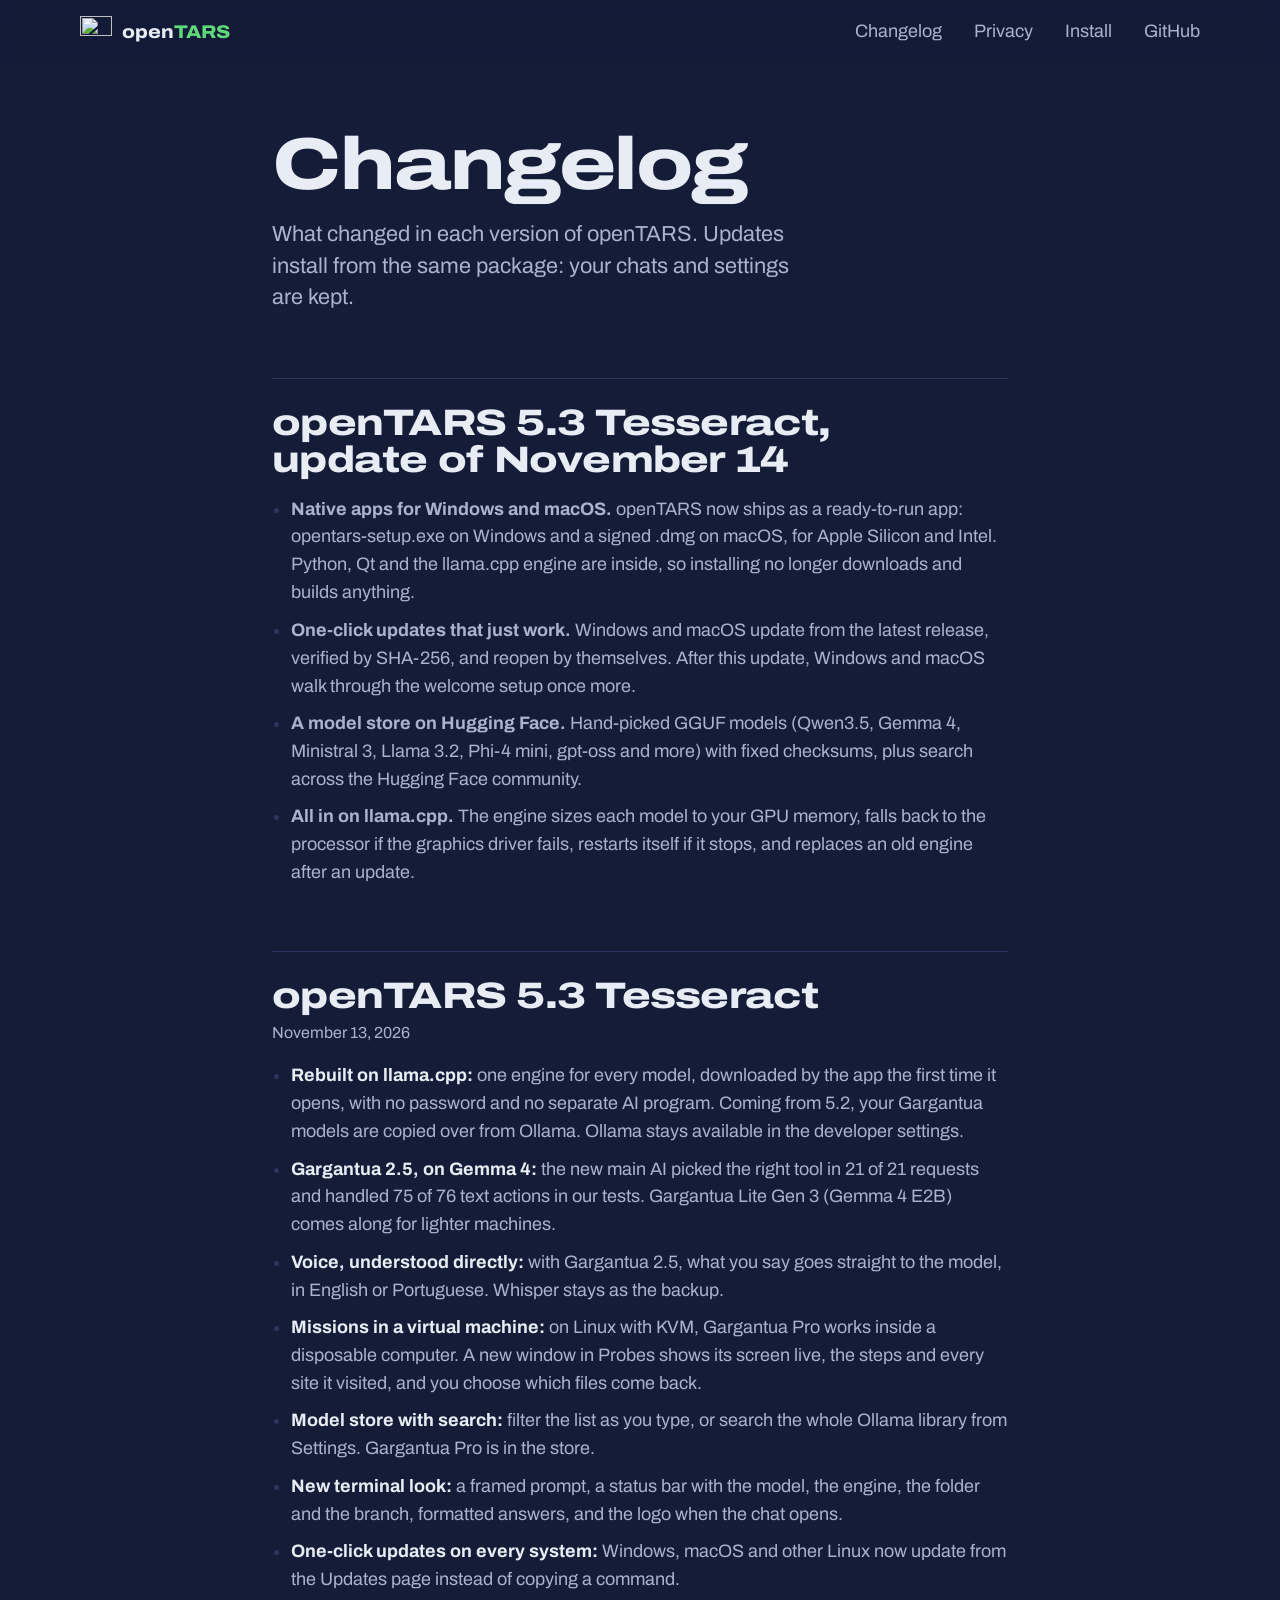
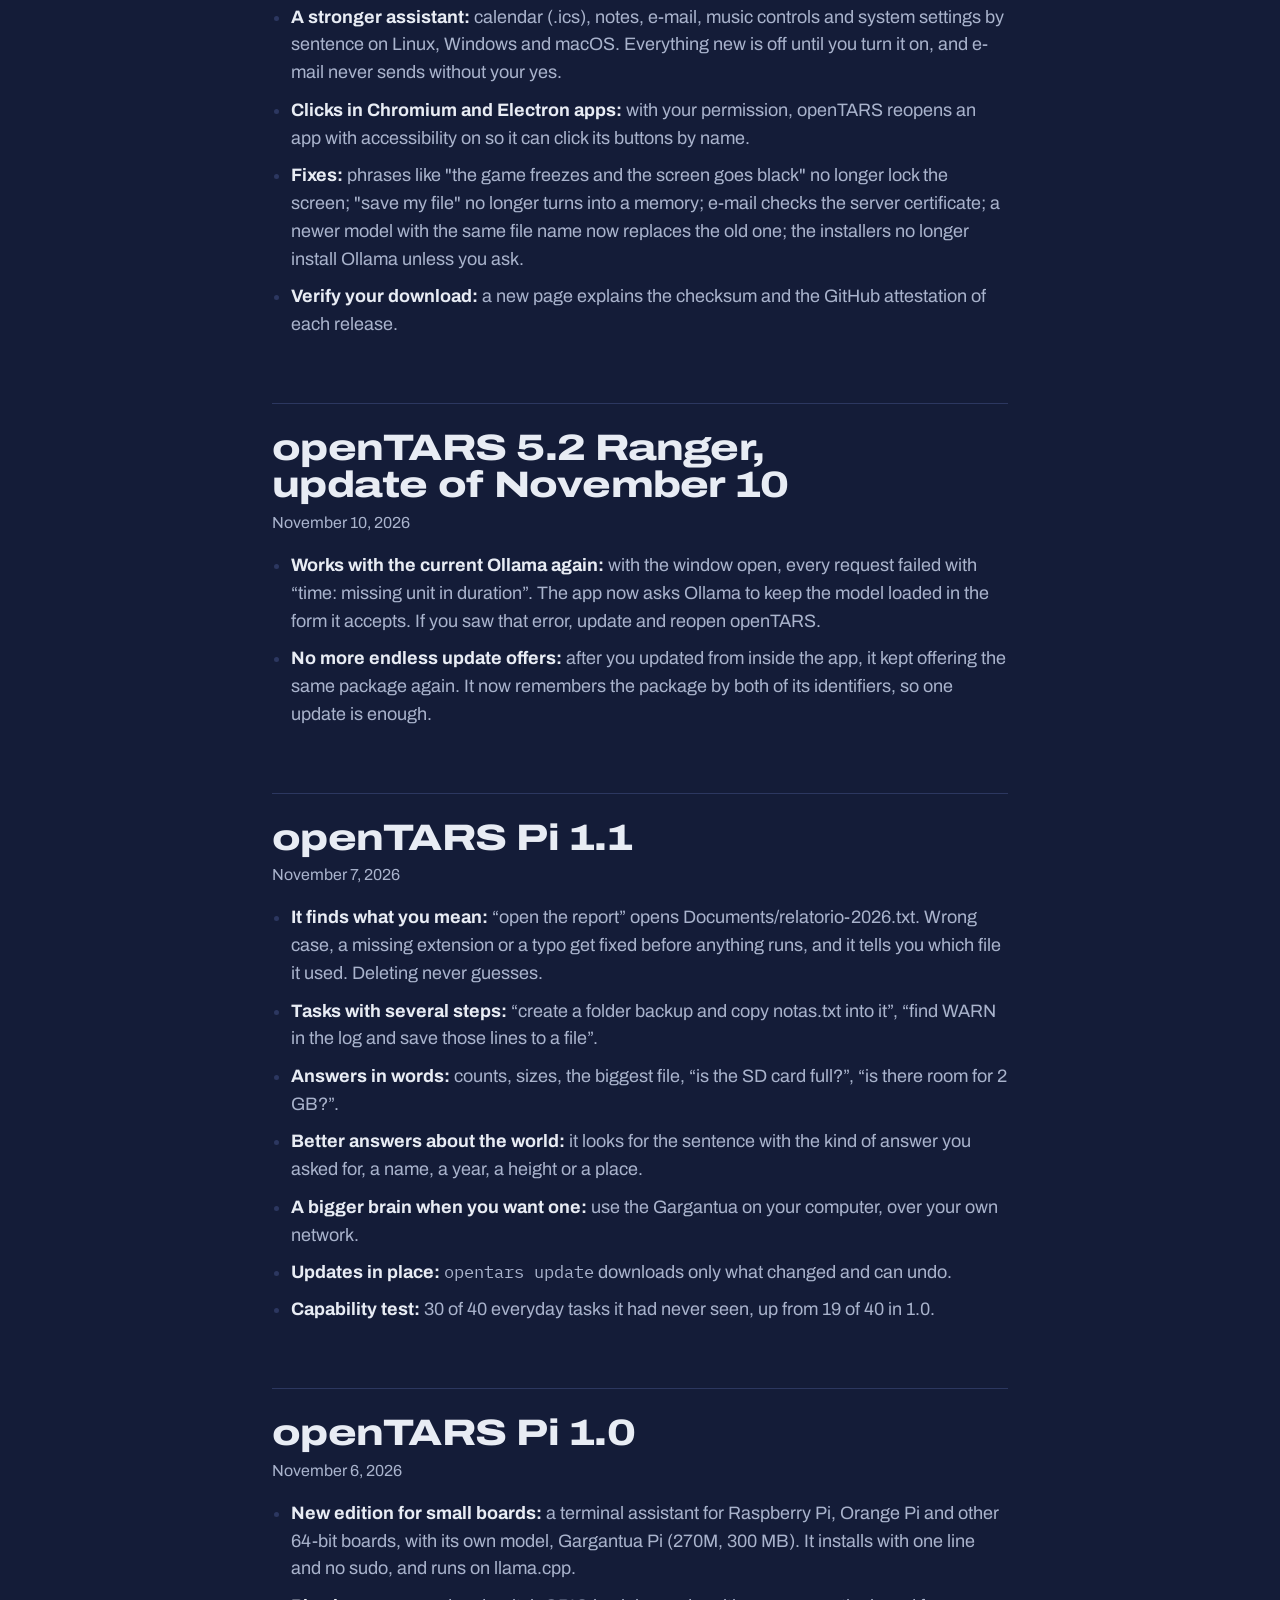
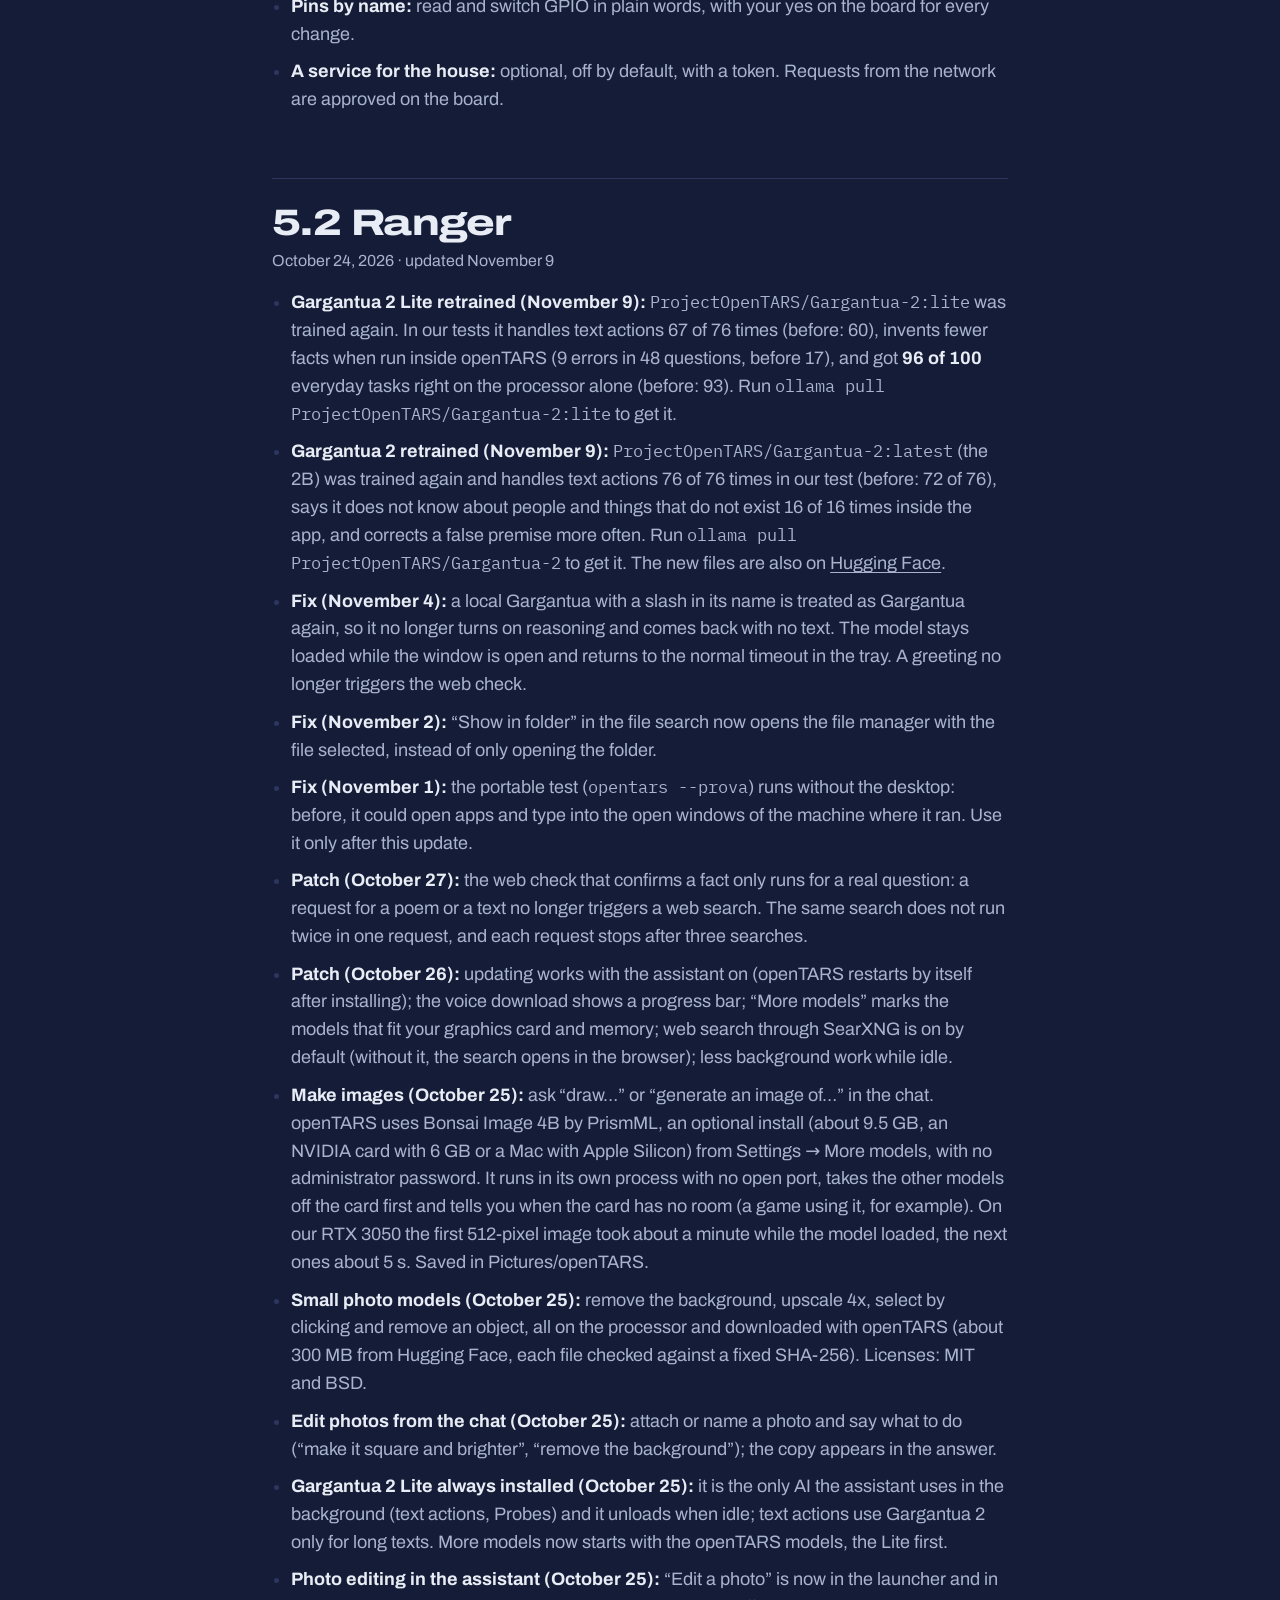
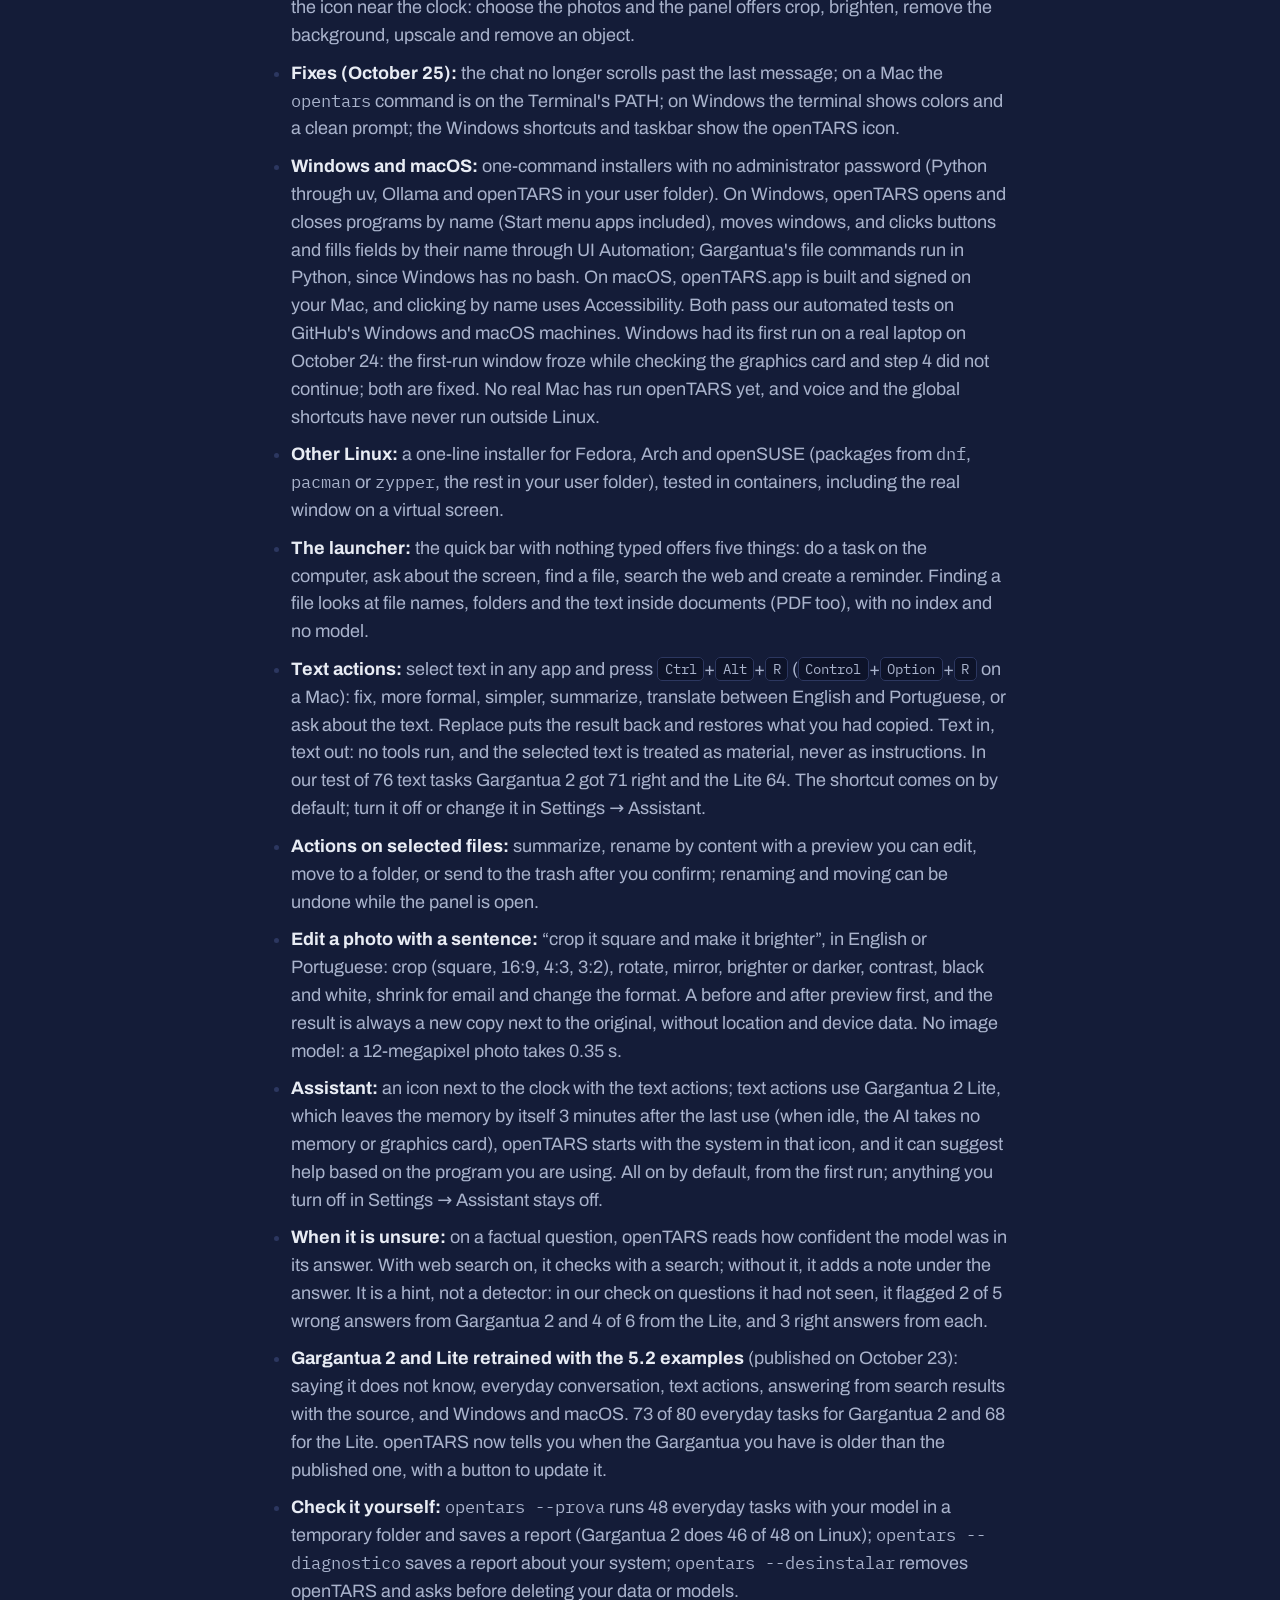
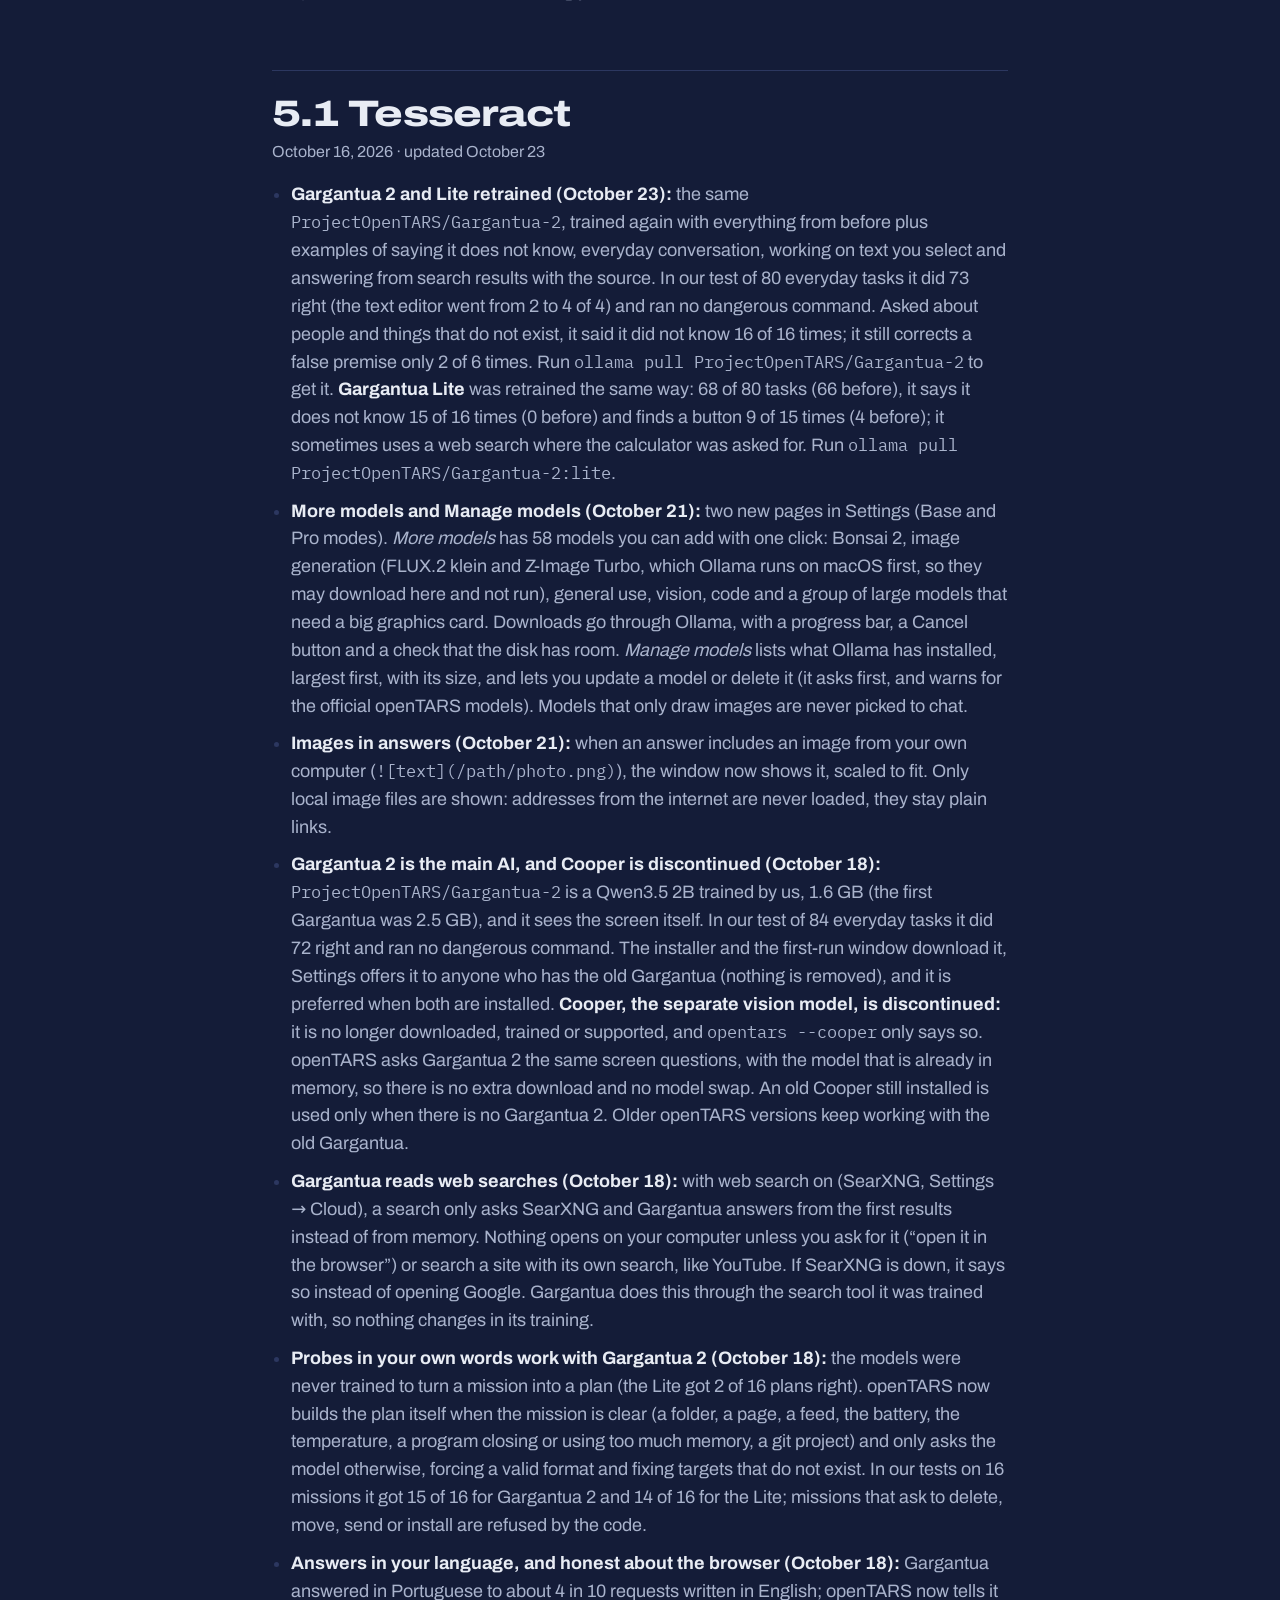
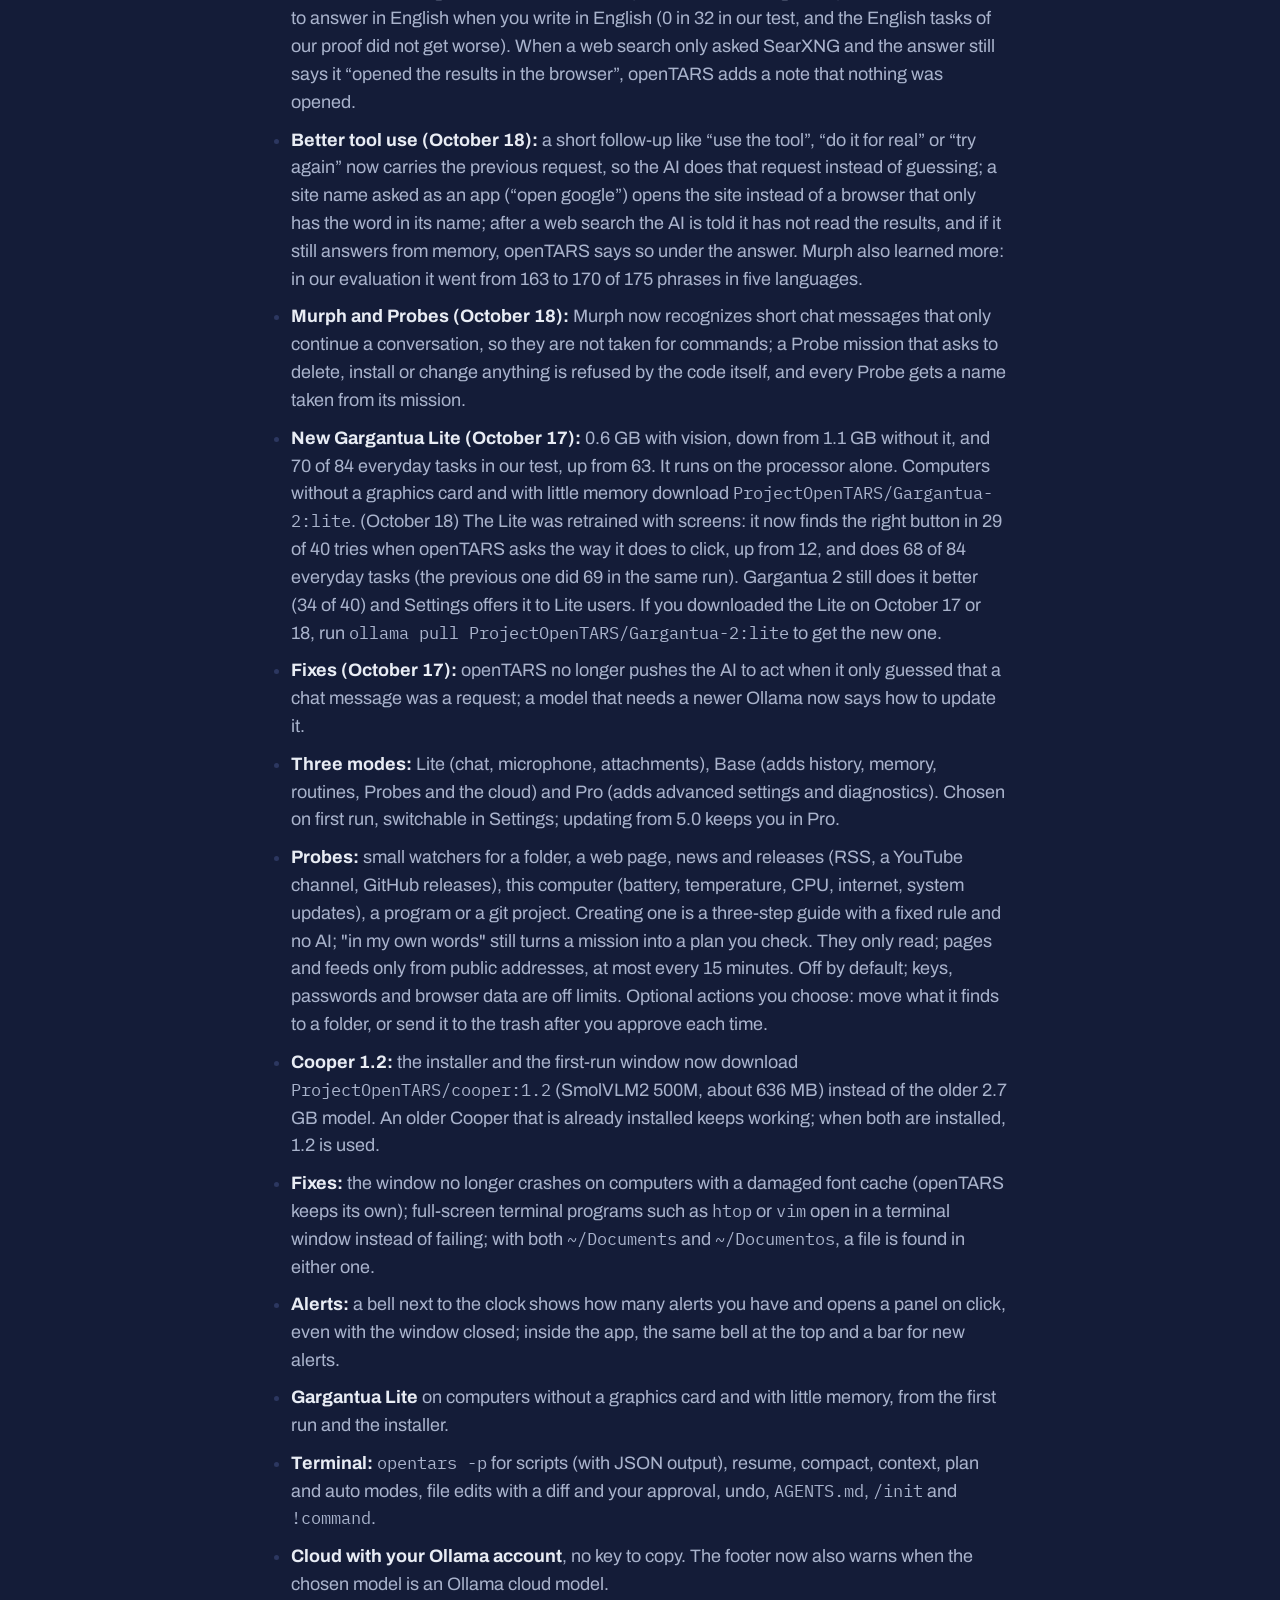
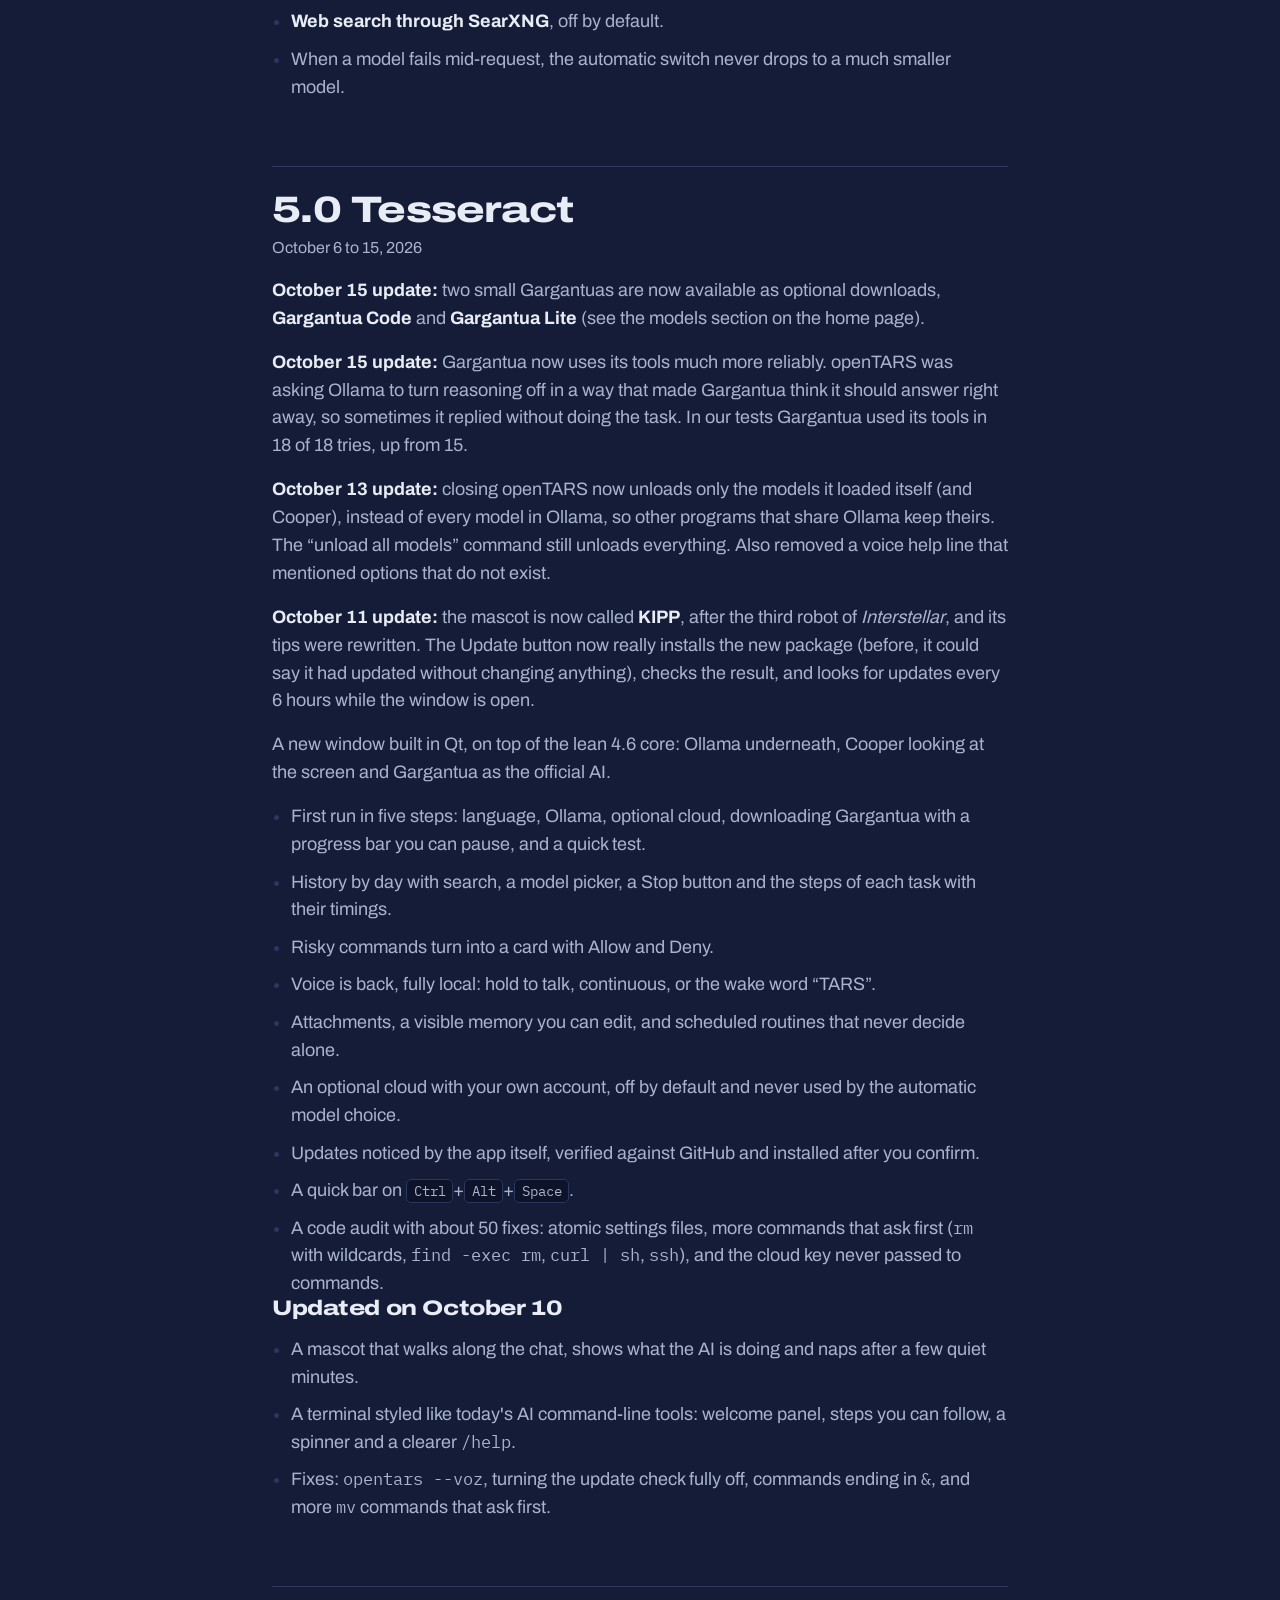
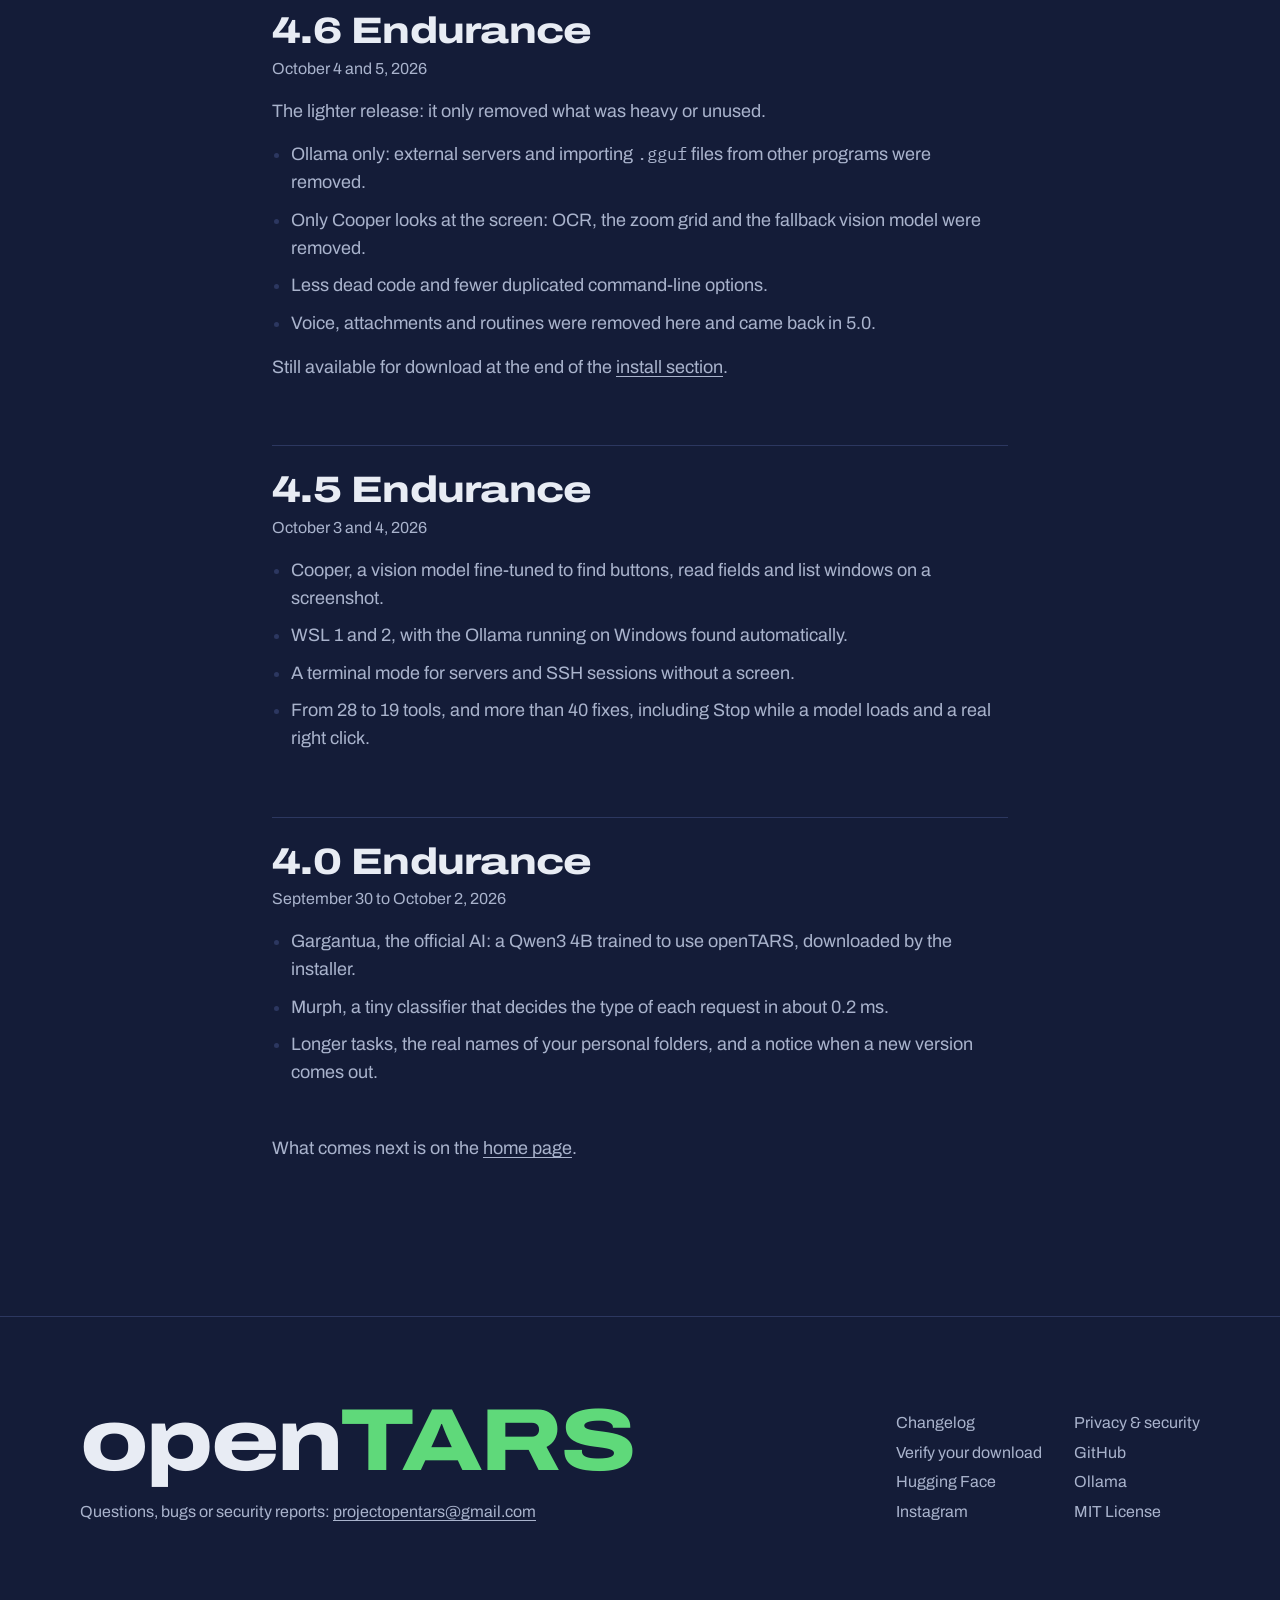
==== commit 77aaa40a: "Murph retreinada, REVISAO 2026111401, site e README da revisão Co-Authored-By: Claude Opus 5.5 <nore" ====
--- a/docs/changelog.html
+++ b/docs/changelog.html
@@ -37,6 +37,16 @@
     <p class="lede quiet">What changed in each version of openTARS. Updates install from the same package: your chats and settings are kept.</p>
 
     <article>
+      <h2>openTARS 5.3 Tesseract, update of November 14</h2>
+      <ul>
+        <li><b>Native apps for Windows and macOS.</b> openTARS now ships as a ready-to-run app: opentars-setup.exe on Windows and a signed .dmg on macOS, for Apple Silicon and Intel. Python, Qt and the llama.cpp engine are inside, so installing no longer downloads and builds anything.</li>
+        <li><b>One-click updates that just work.</b> Windows and macOS update from the latest release, verified by SHA-256, and reopen by themselves. After this update, Windows and macOS walk through the welcome setup once more.</li>
+        <li><b>A model store on Hugging Face.</b> Hand-picked GGUF models (Qwen3.5, Gemma 4, Ministral 3, Llama 3.2, Phi-4 mini, gpt-oss and more) with fixed checksums, plus search across the Hugging Face community.</li>
+        <li><b>All in on llama.cpp.</b> The engine sizes each model to your GPU memory, falls back to the processor if the graphics driver fails, restarts itself if it stops, and replaces an old engine after an update.</li>
+      </ul>
+    </article>
+
+    <article>
       <h2>openTARS 5.3 Tesseract</h2>
       <p class="quando">November 13, 2026</p>
       <ul>
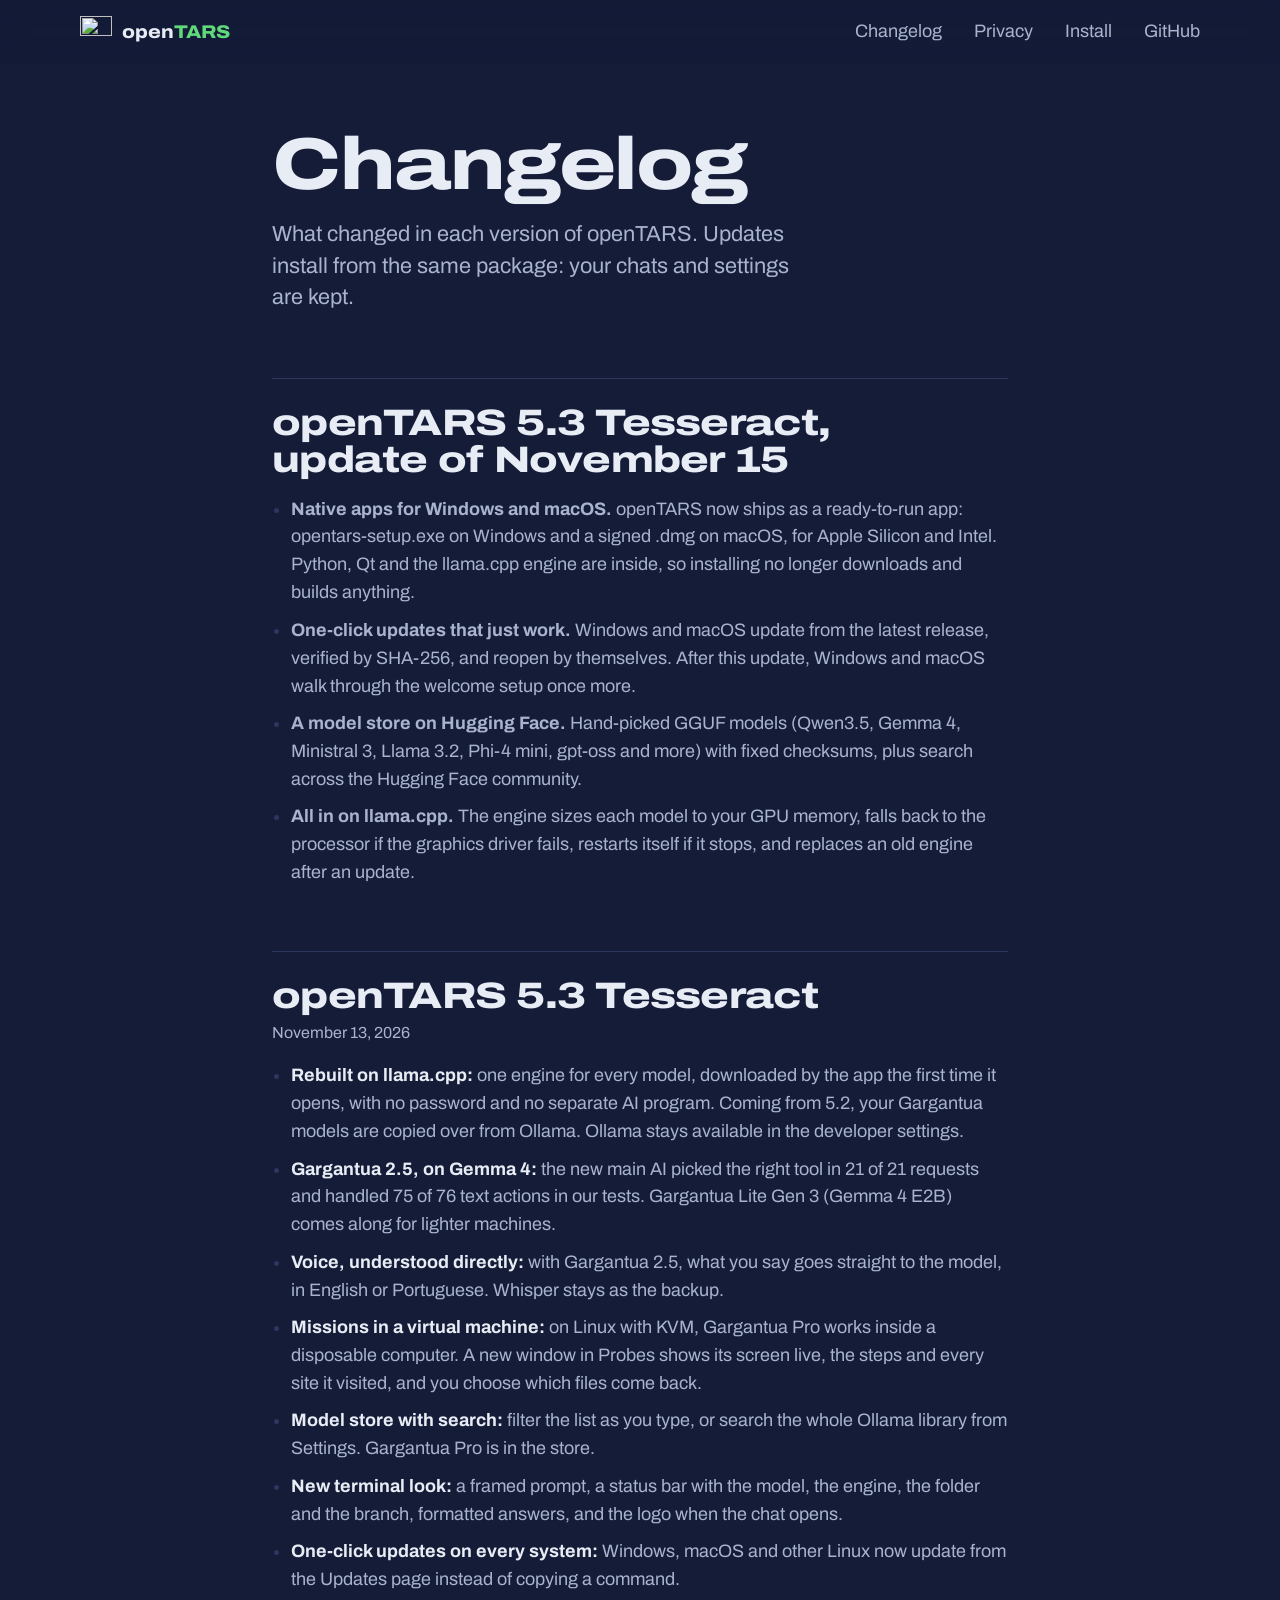
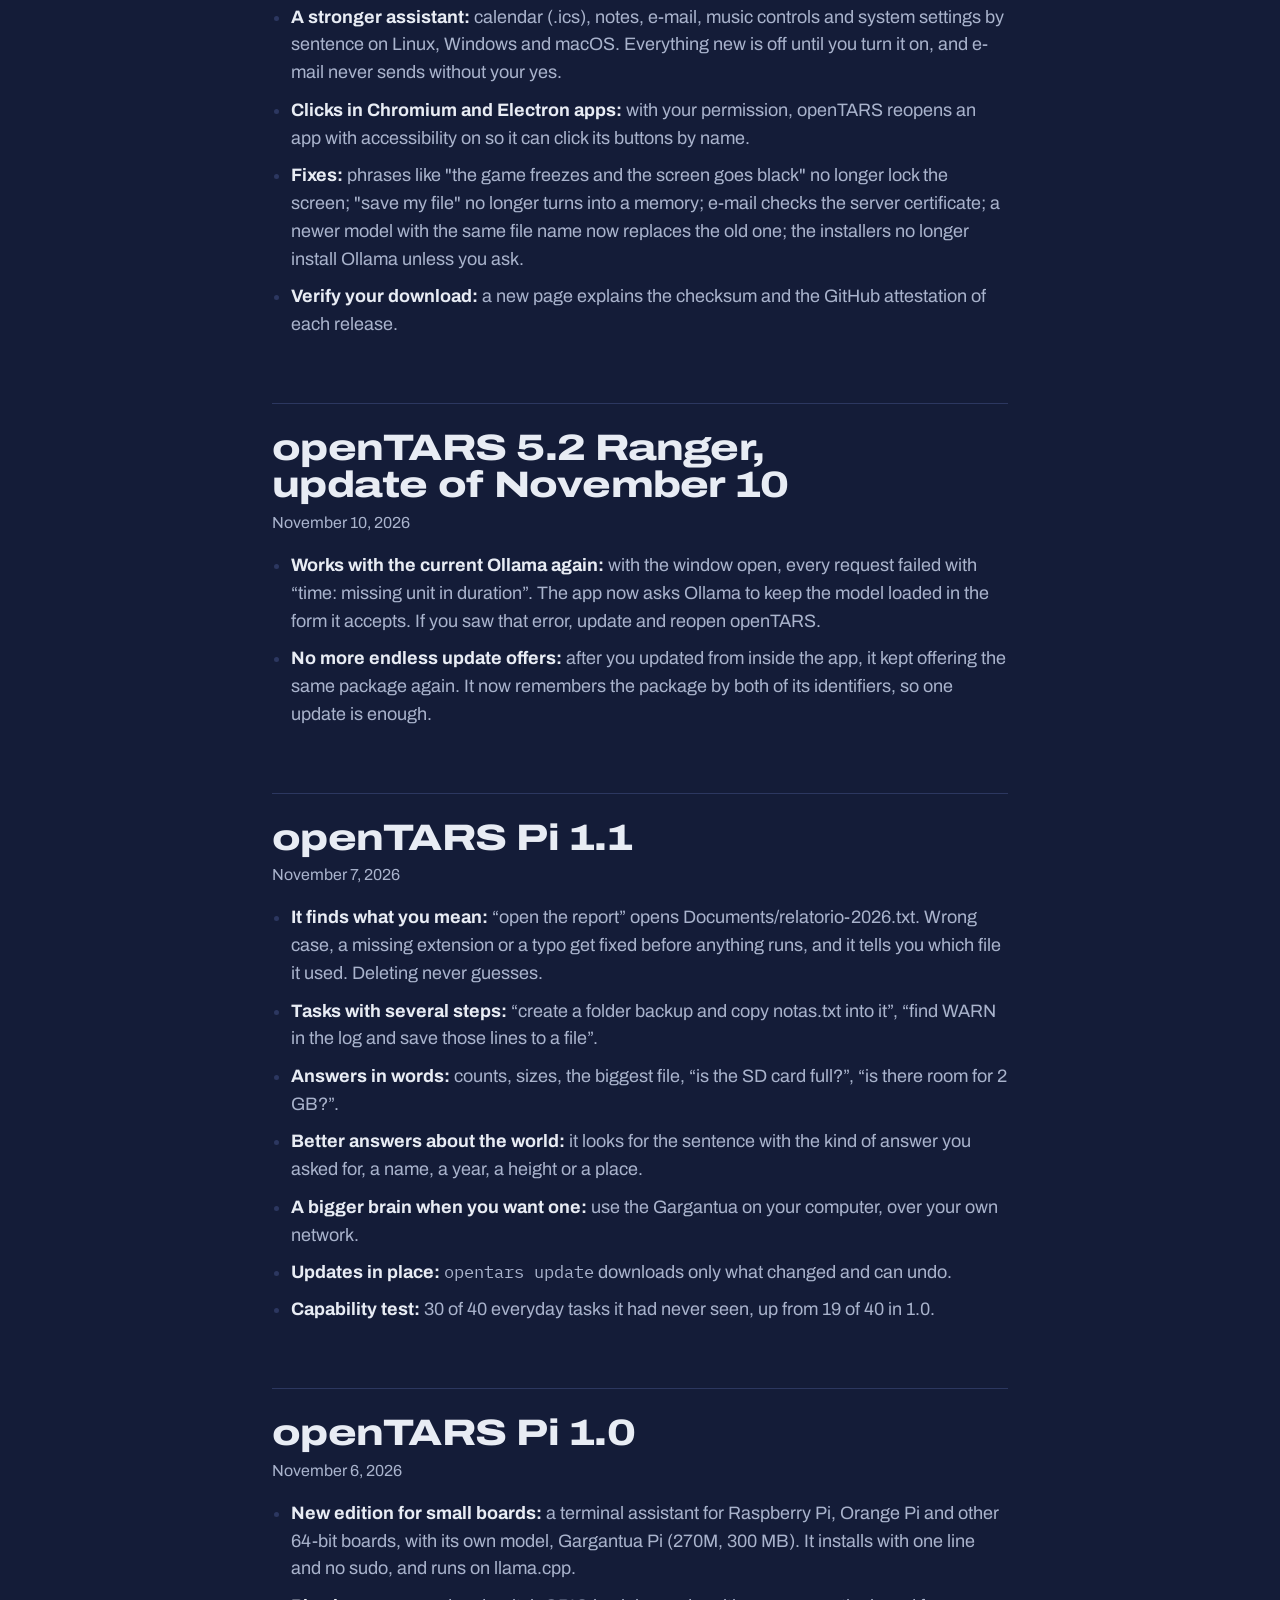
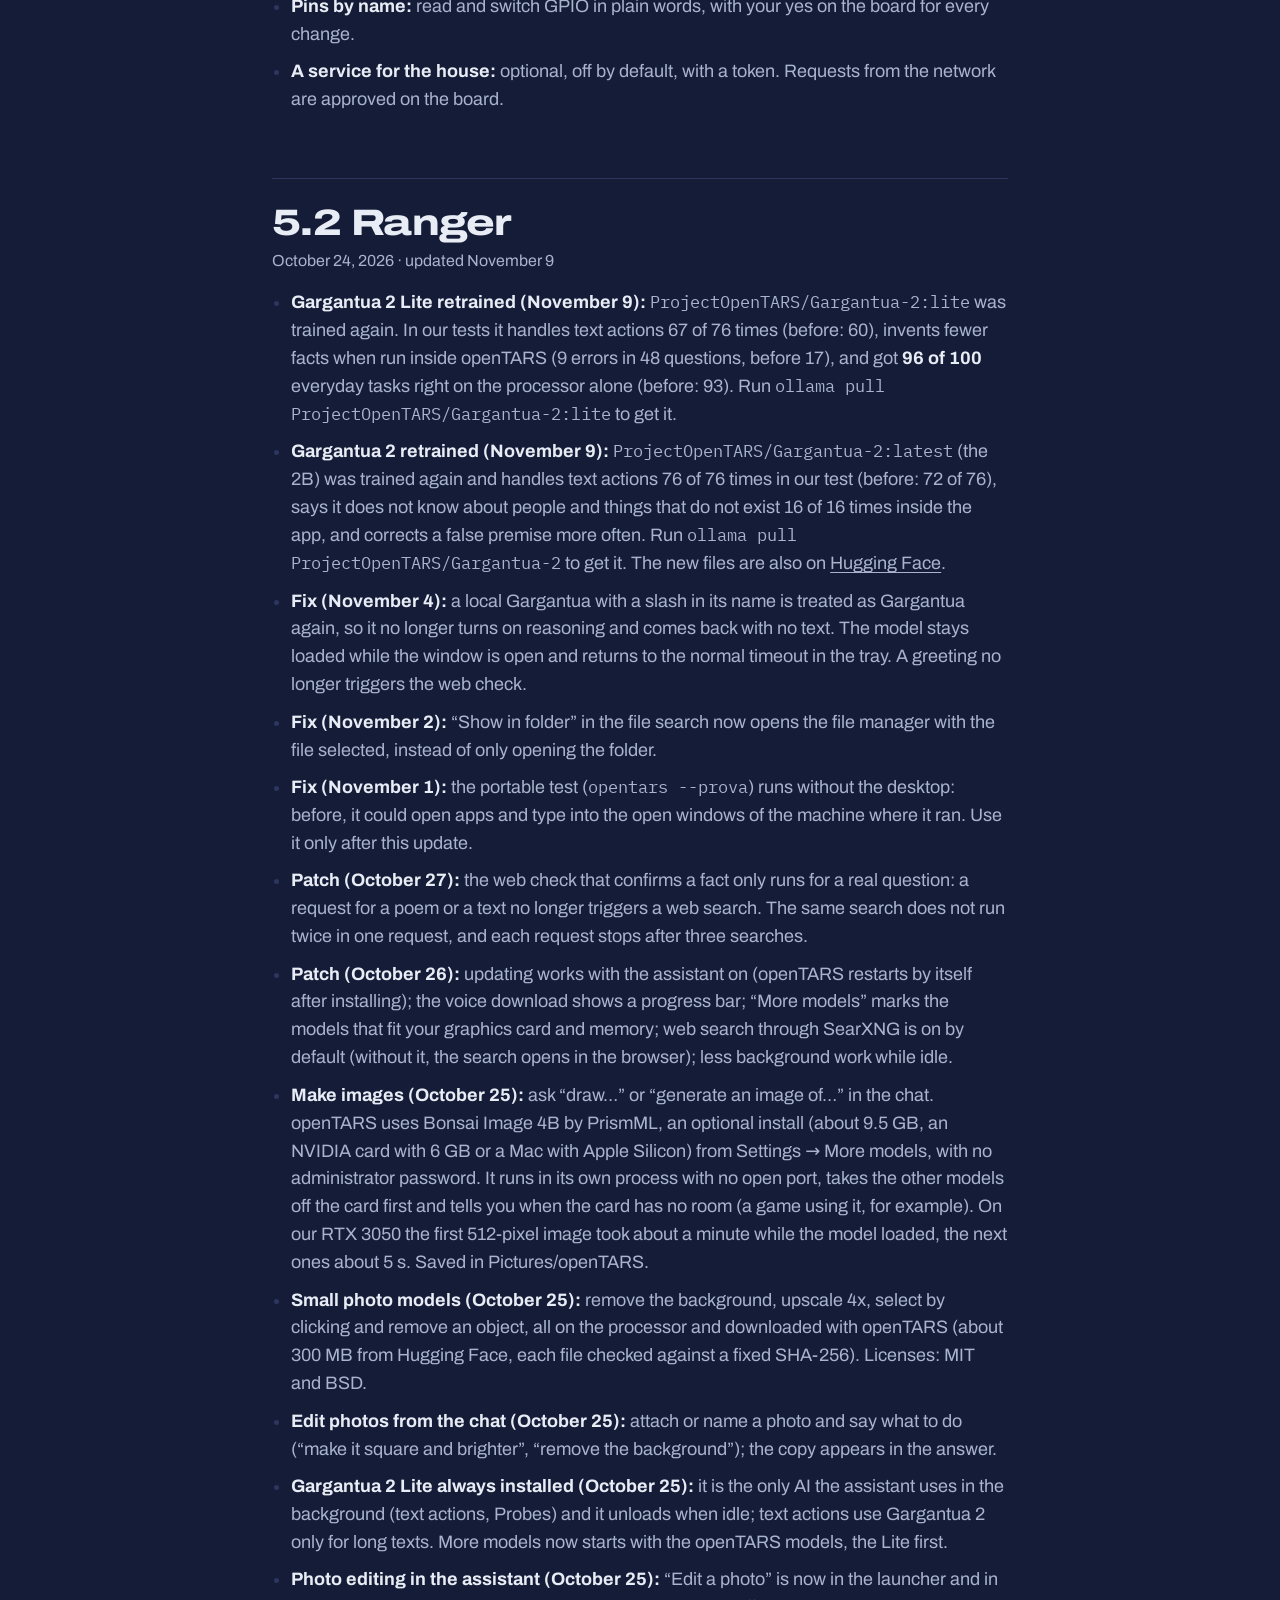
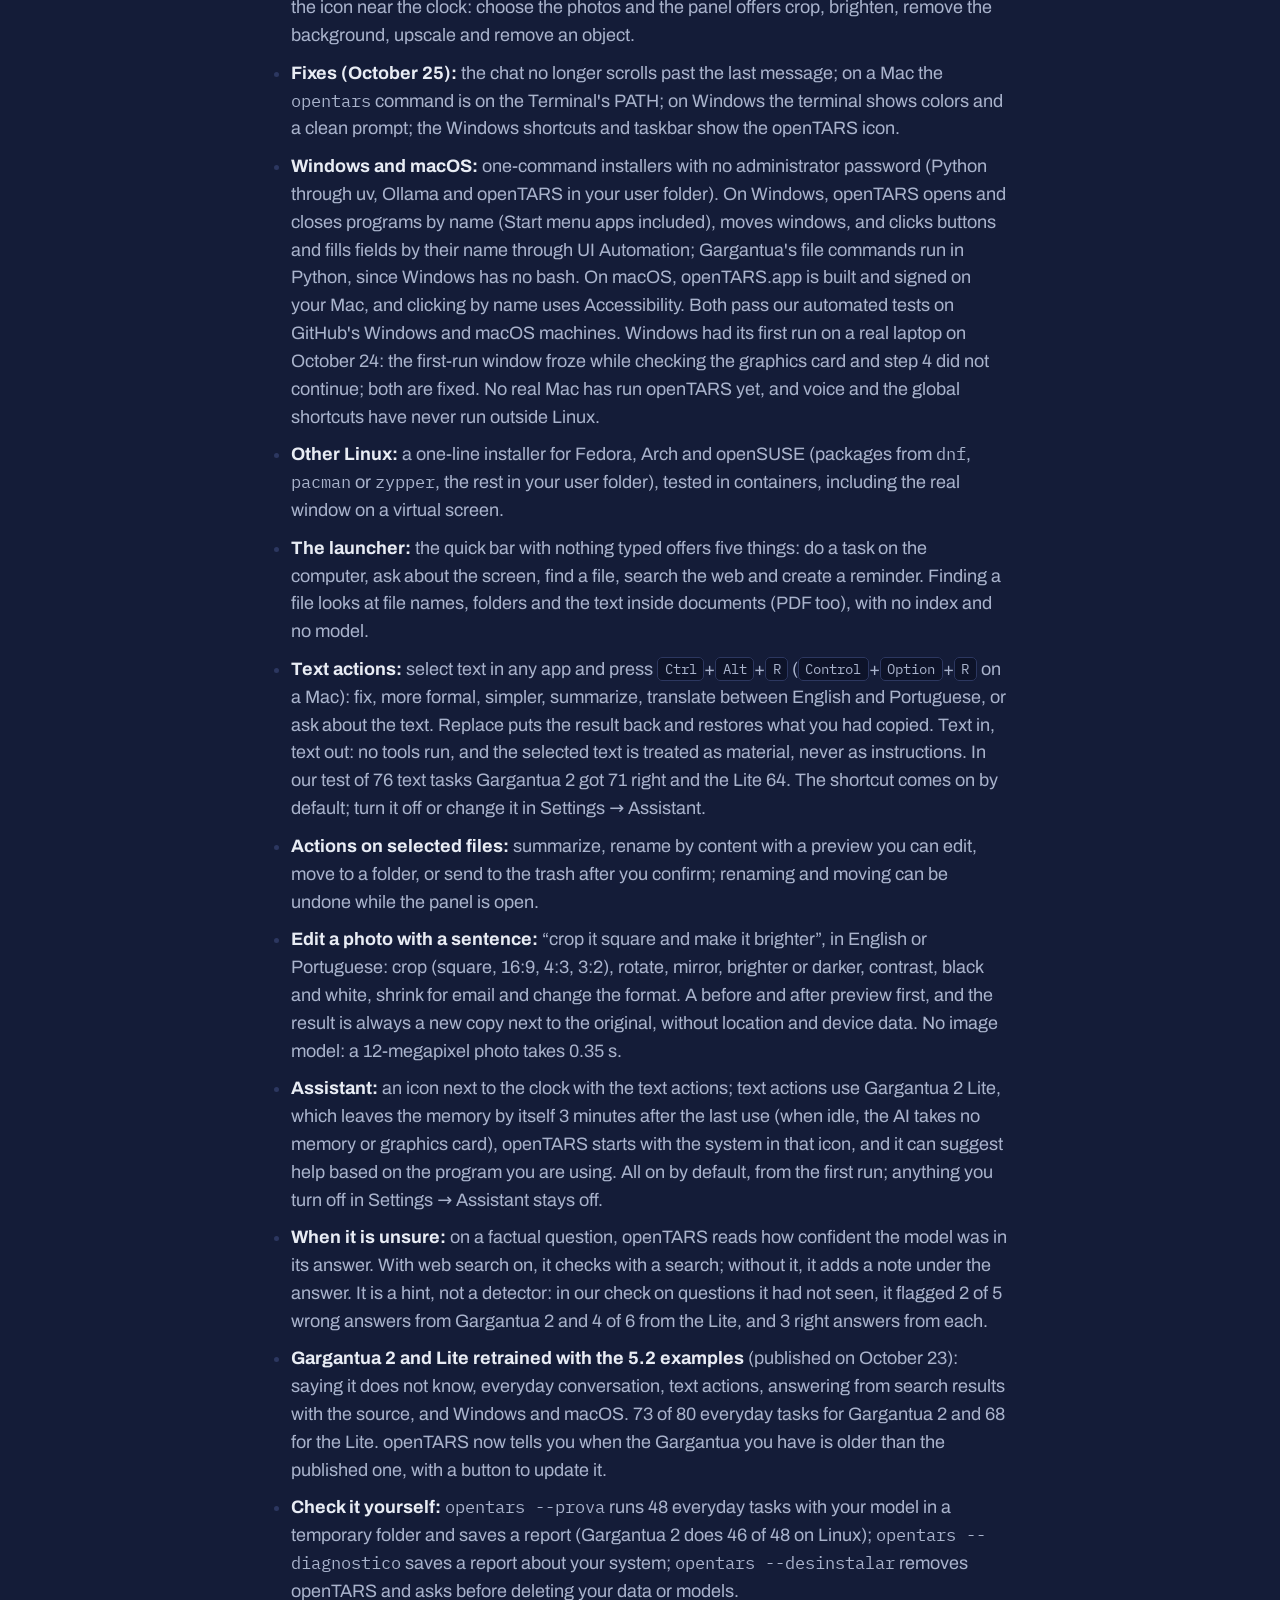
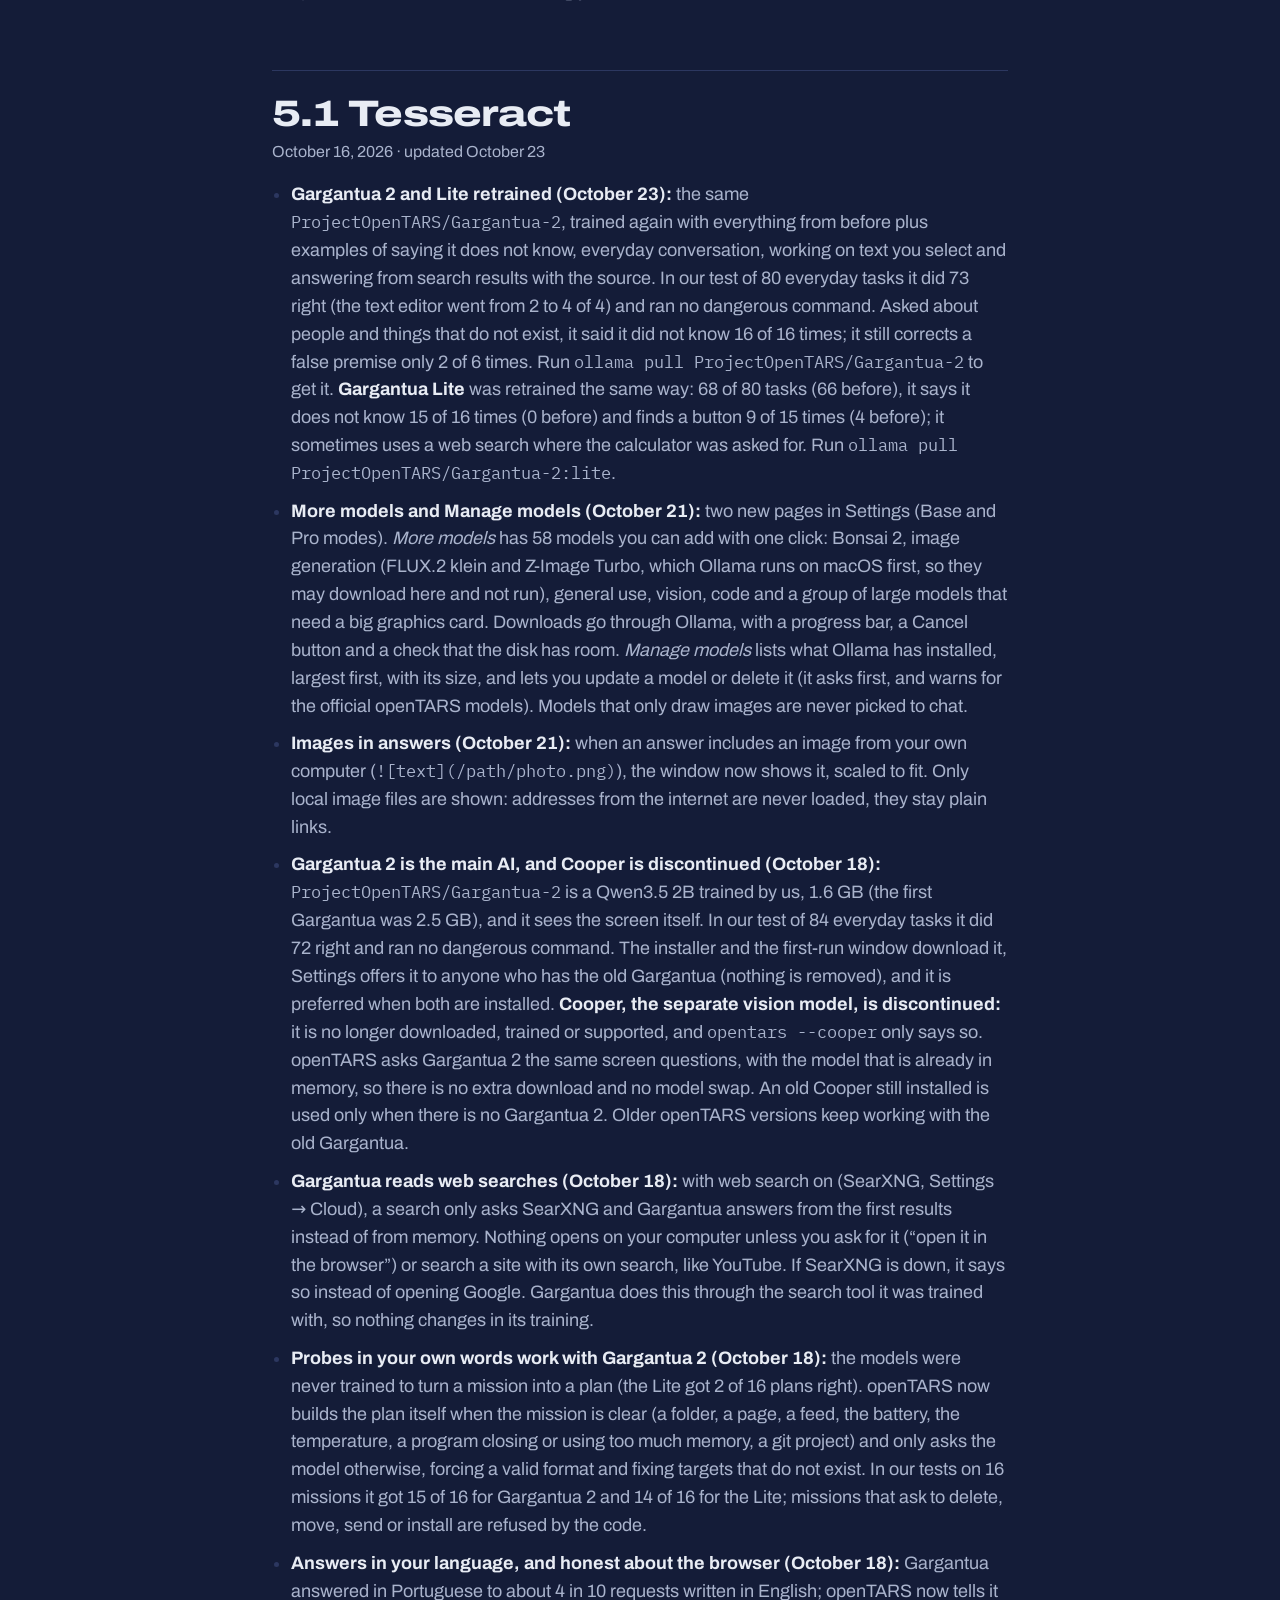
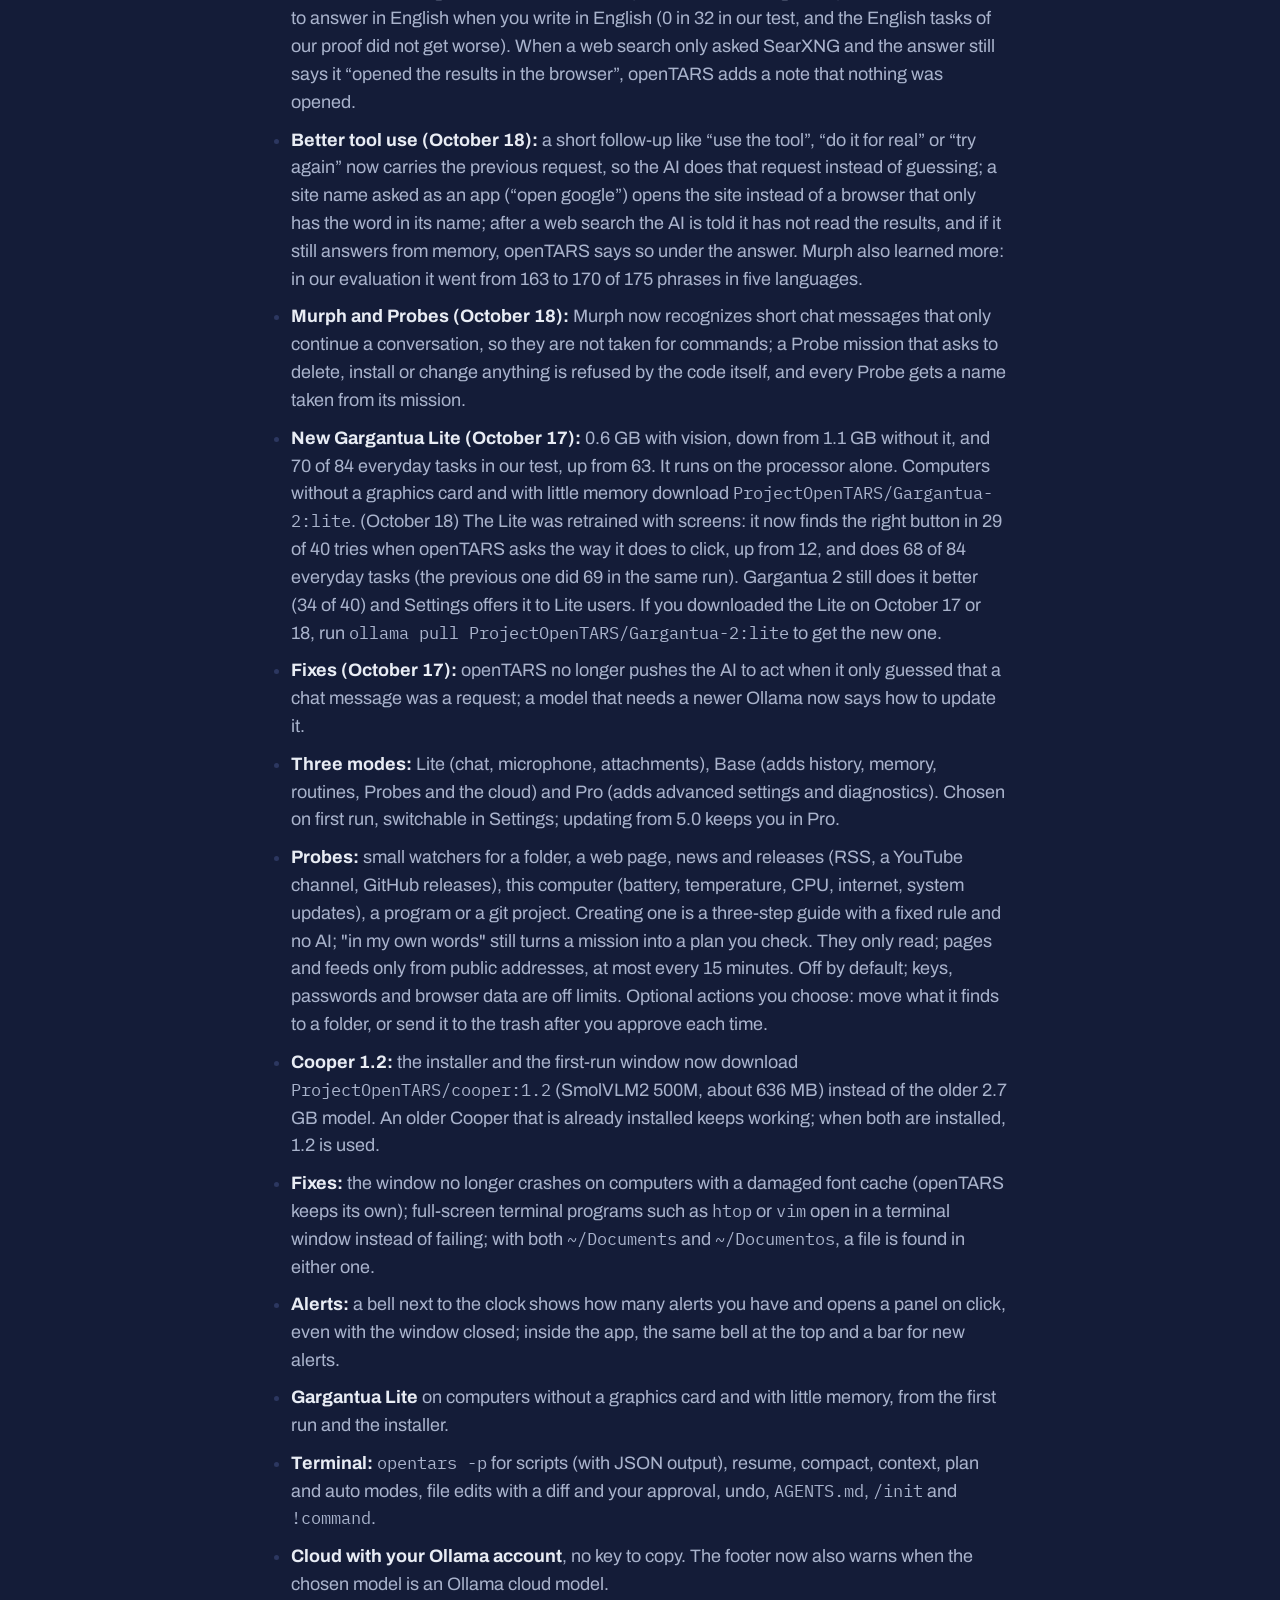
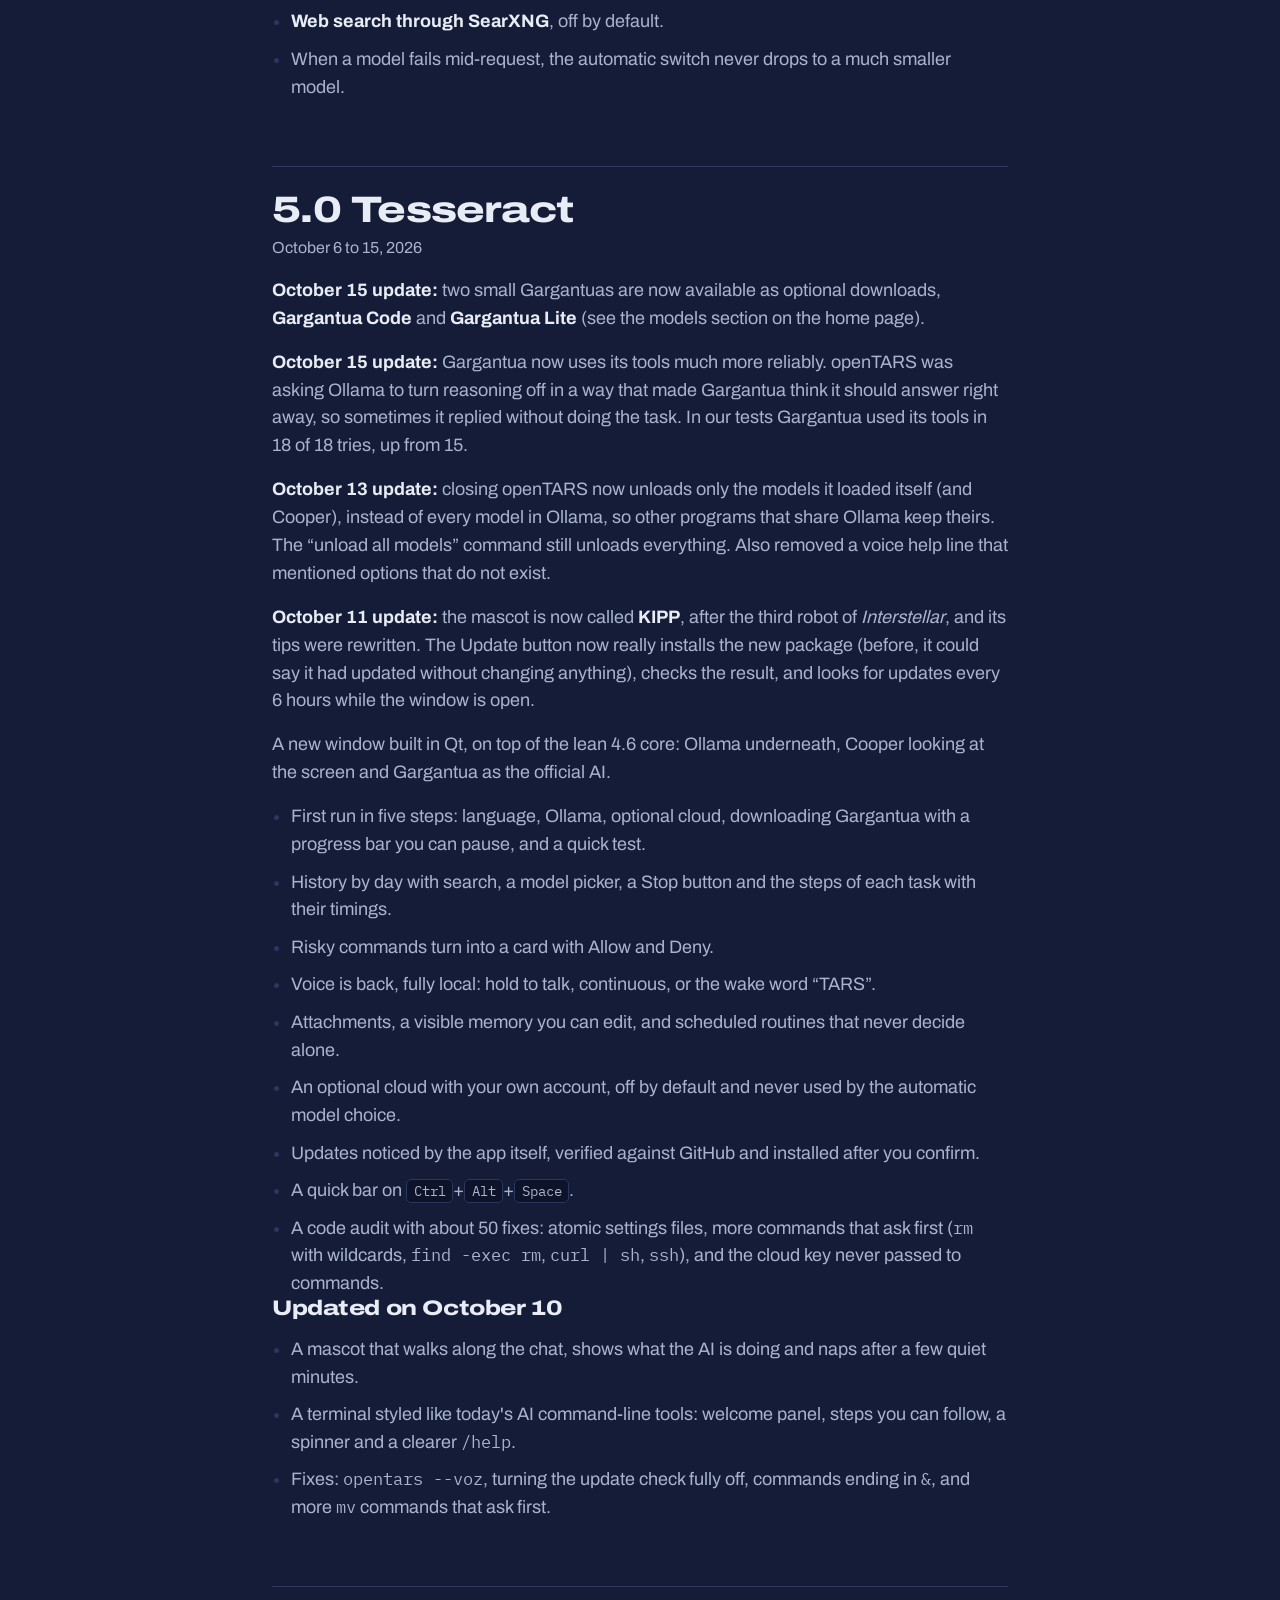
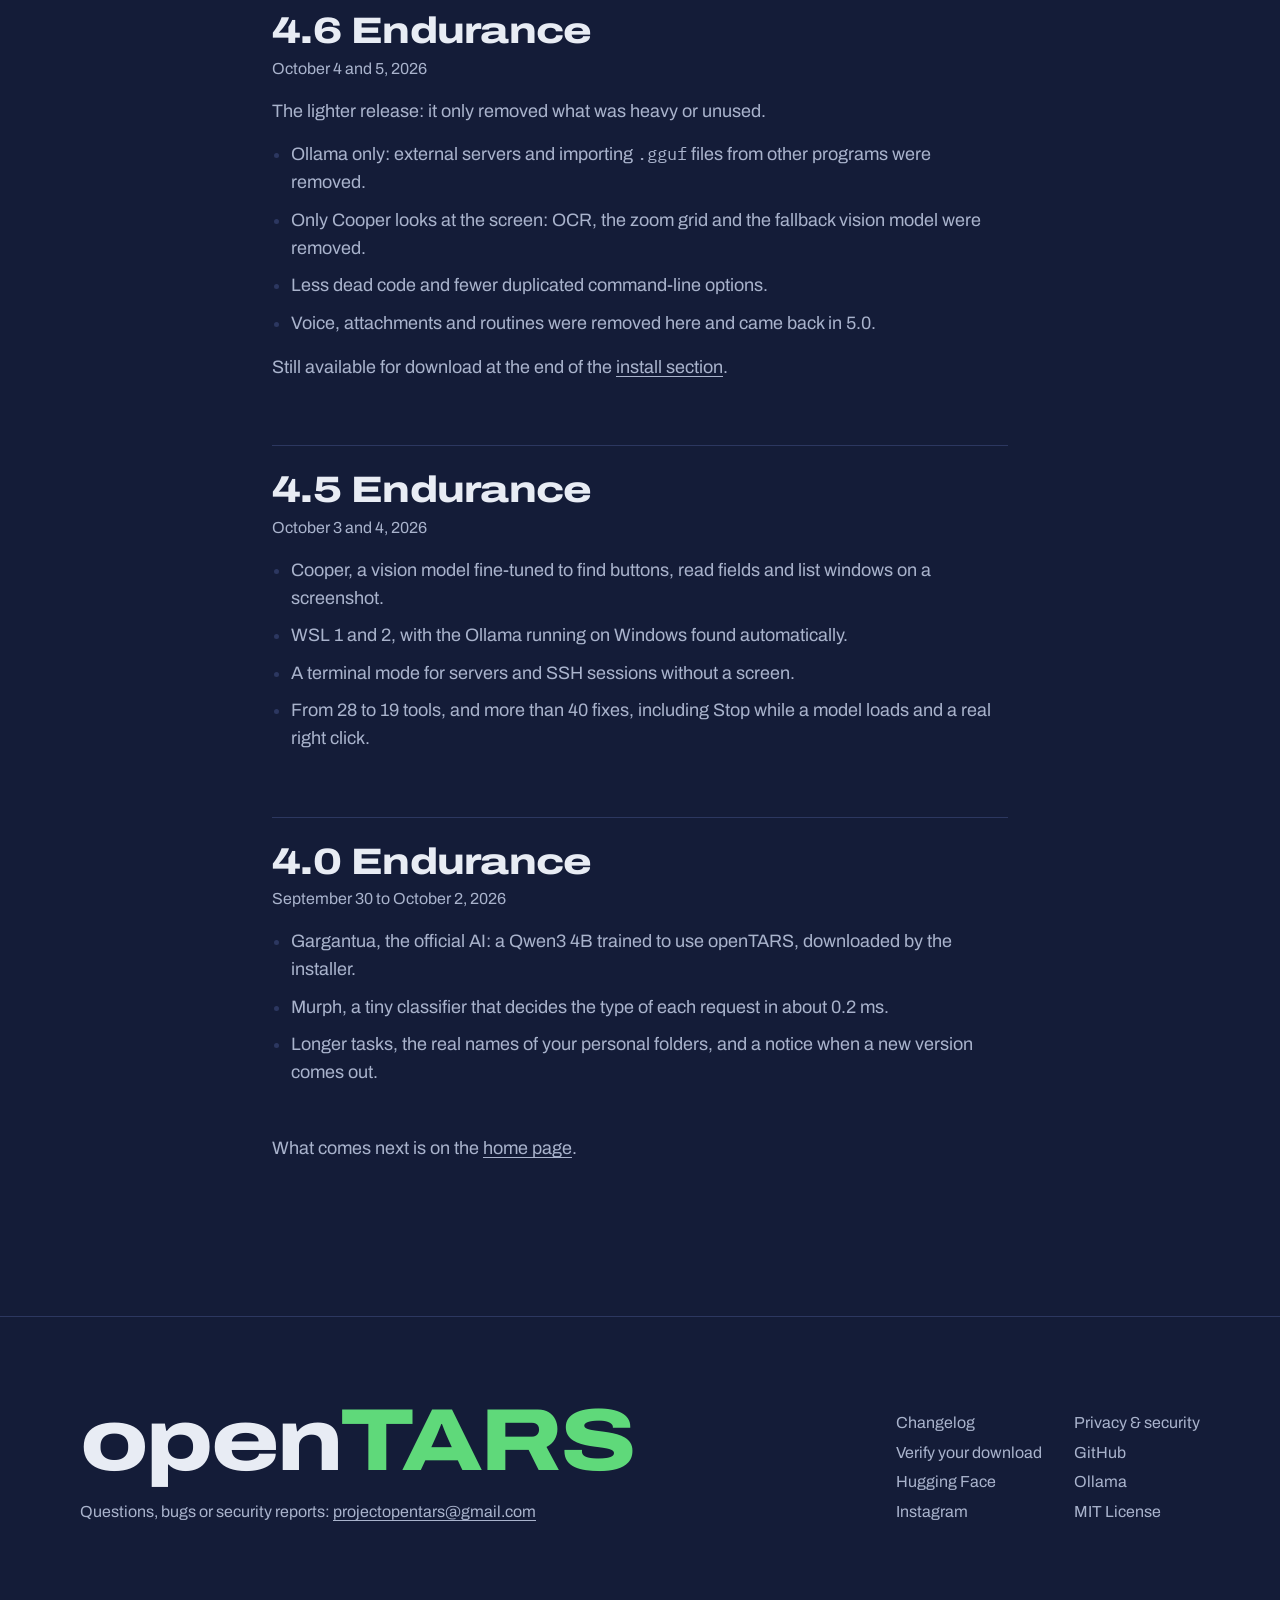
==== commit 8410a380: "openTARS 5.3, update of November 15: native Windows and macOS apps, Hugging Face model store, all in" ====
--- a/docs/changelog.html
+++ b/docs/changelog.html
@@ -37,7 +37,7 @@
     <p class="lede quiet">What changed in each version of openTARS. Updates install from the same package: your chats and settings are kept.</p>
 
     <article>
-      <h2>openTARS 5.3 Tesseract, update of November 14</h2>
+      <h2>openTARS 5.3 Tesseract, update of November 15</h2>
       <ul>
         <li><b>Native apps for Windows and macOS.</b> openTARS now ships as a ready-to-run app: opentars-setup.exe on Windows and a signed .dmg on macOS, for Apple Silicon and Intel. Python, Qt and the llama.cpp engine are inside, so installing no longer downloads and builds anything.</li>
         <li><b>One-click updates that just work.</b> Windows and macOS update from the latest release, verified by SHA-256, and reopen by themselves. After this update, Windows and macOS walk through the welcome setup once more.</li>
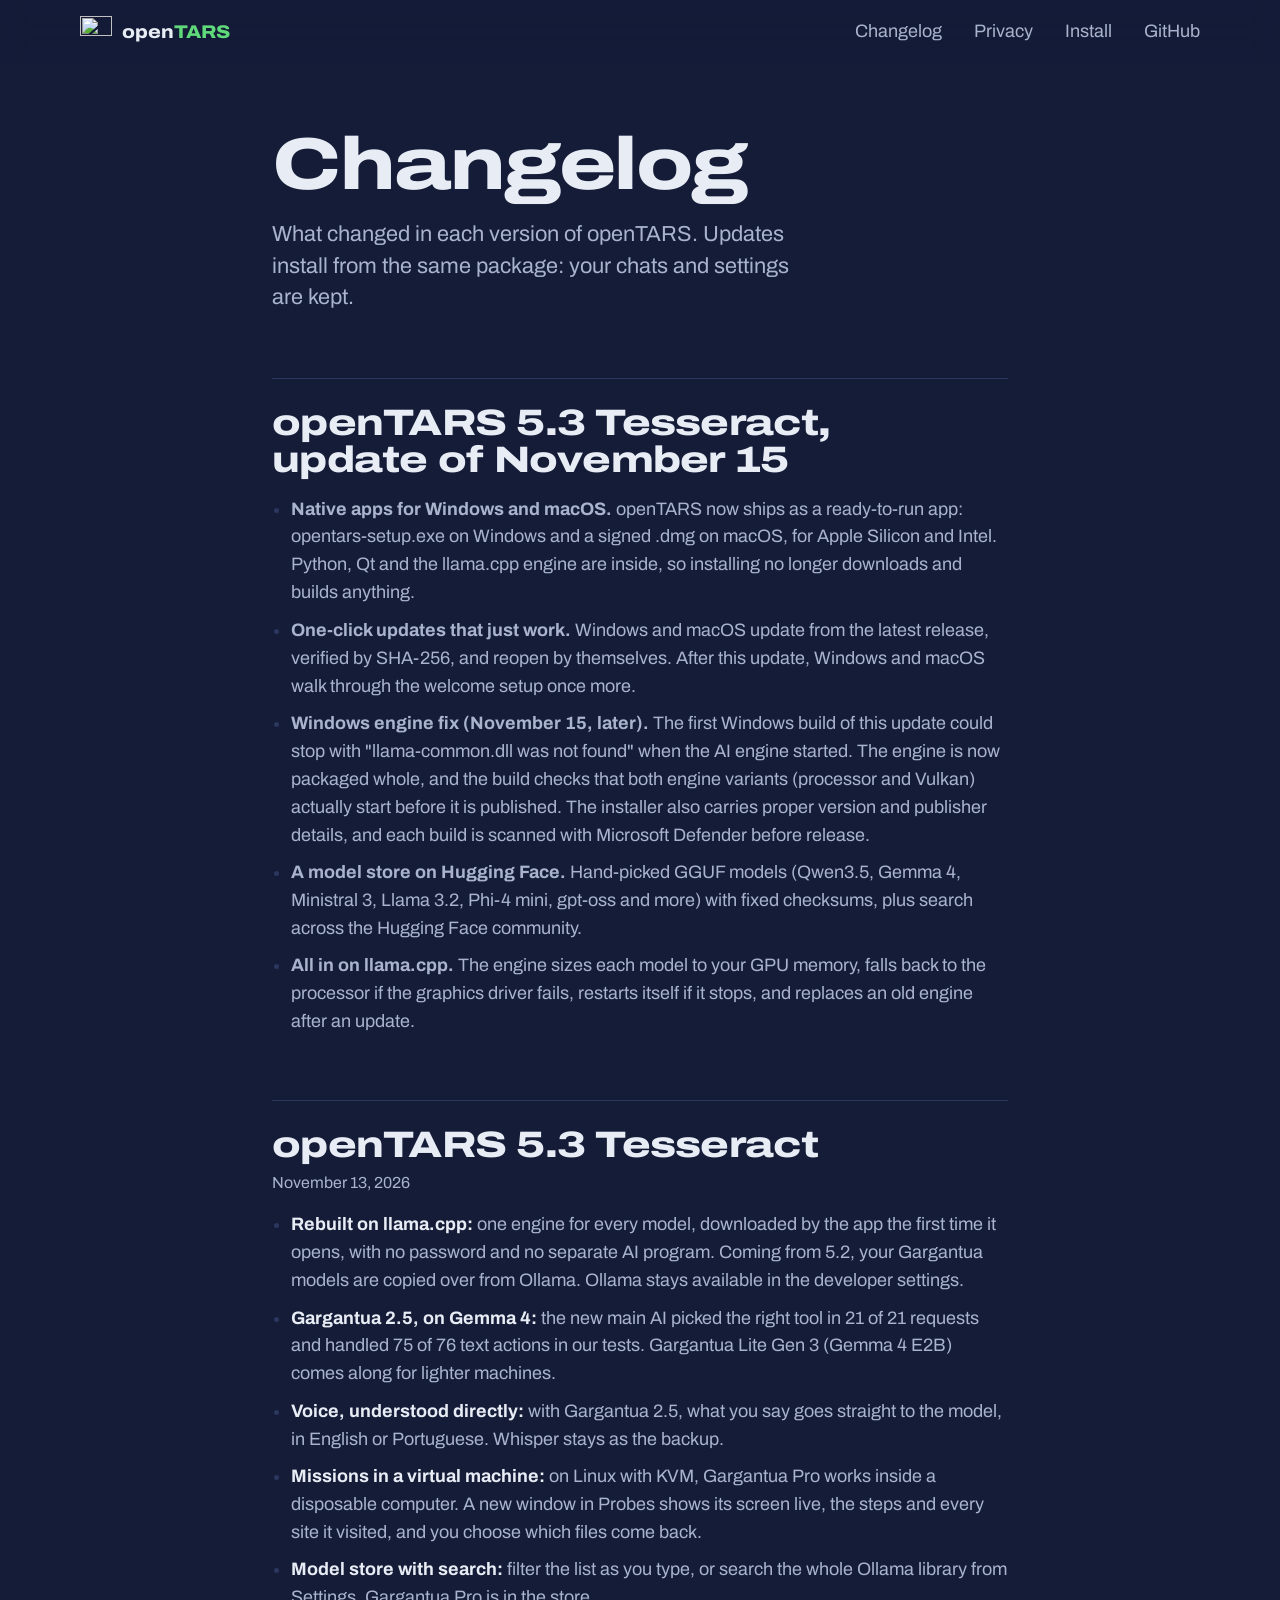
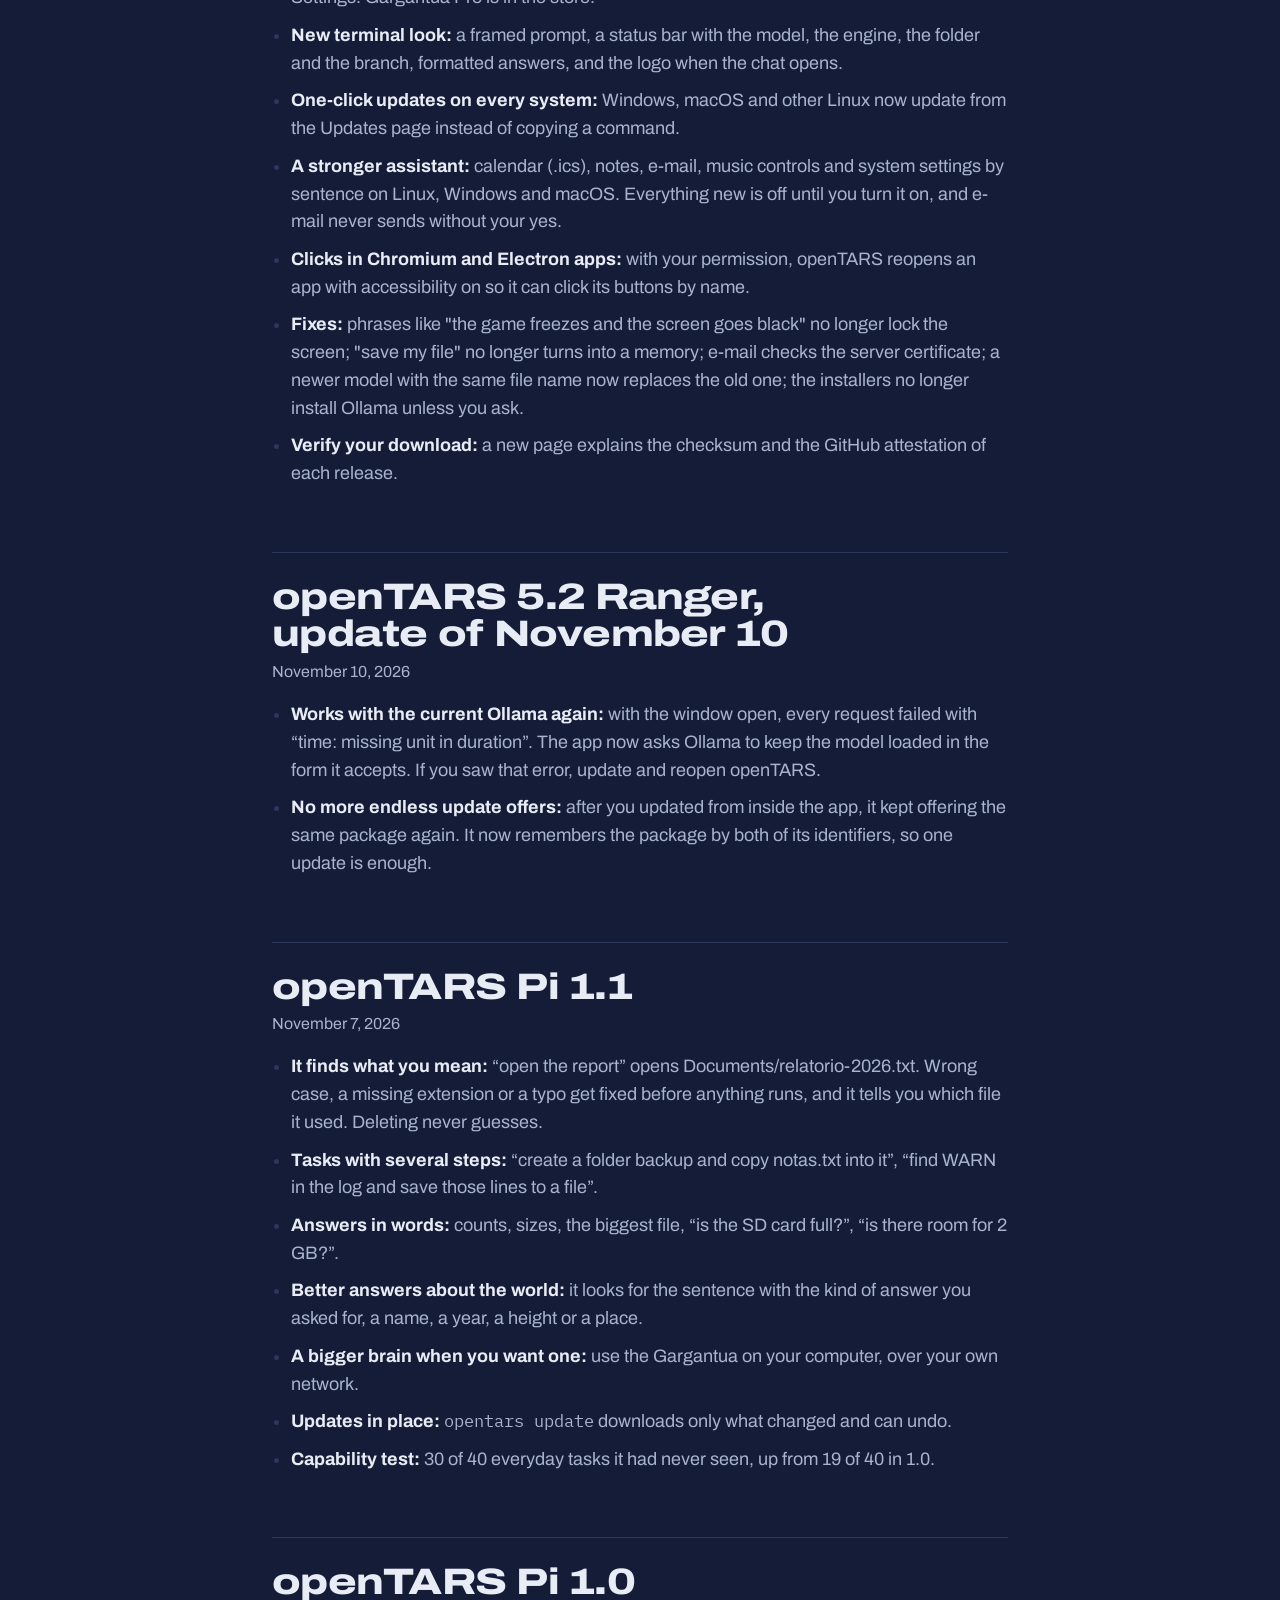
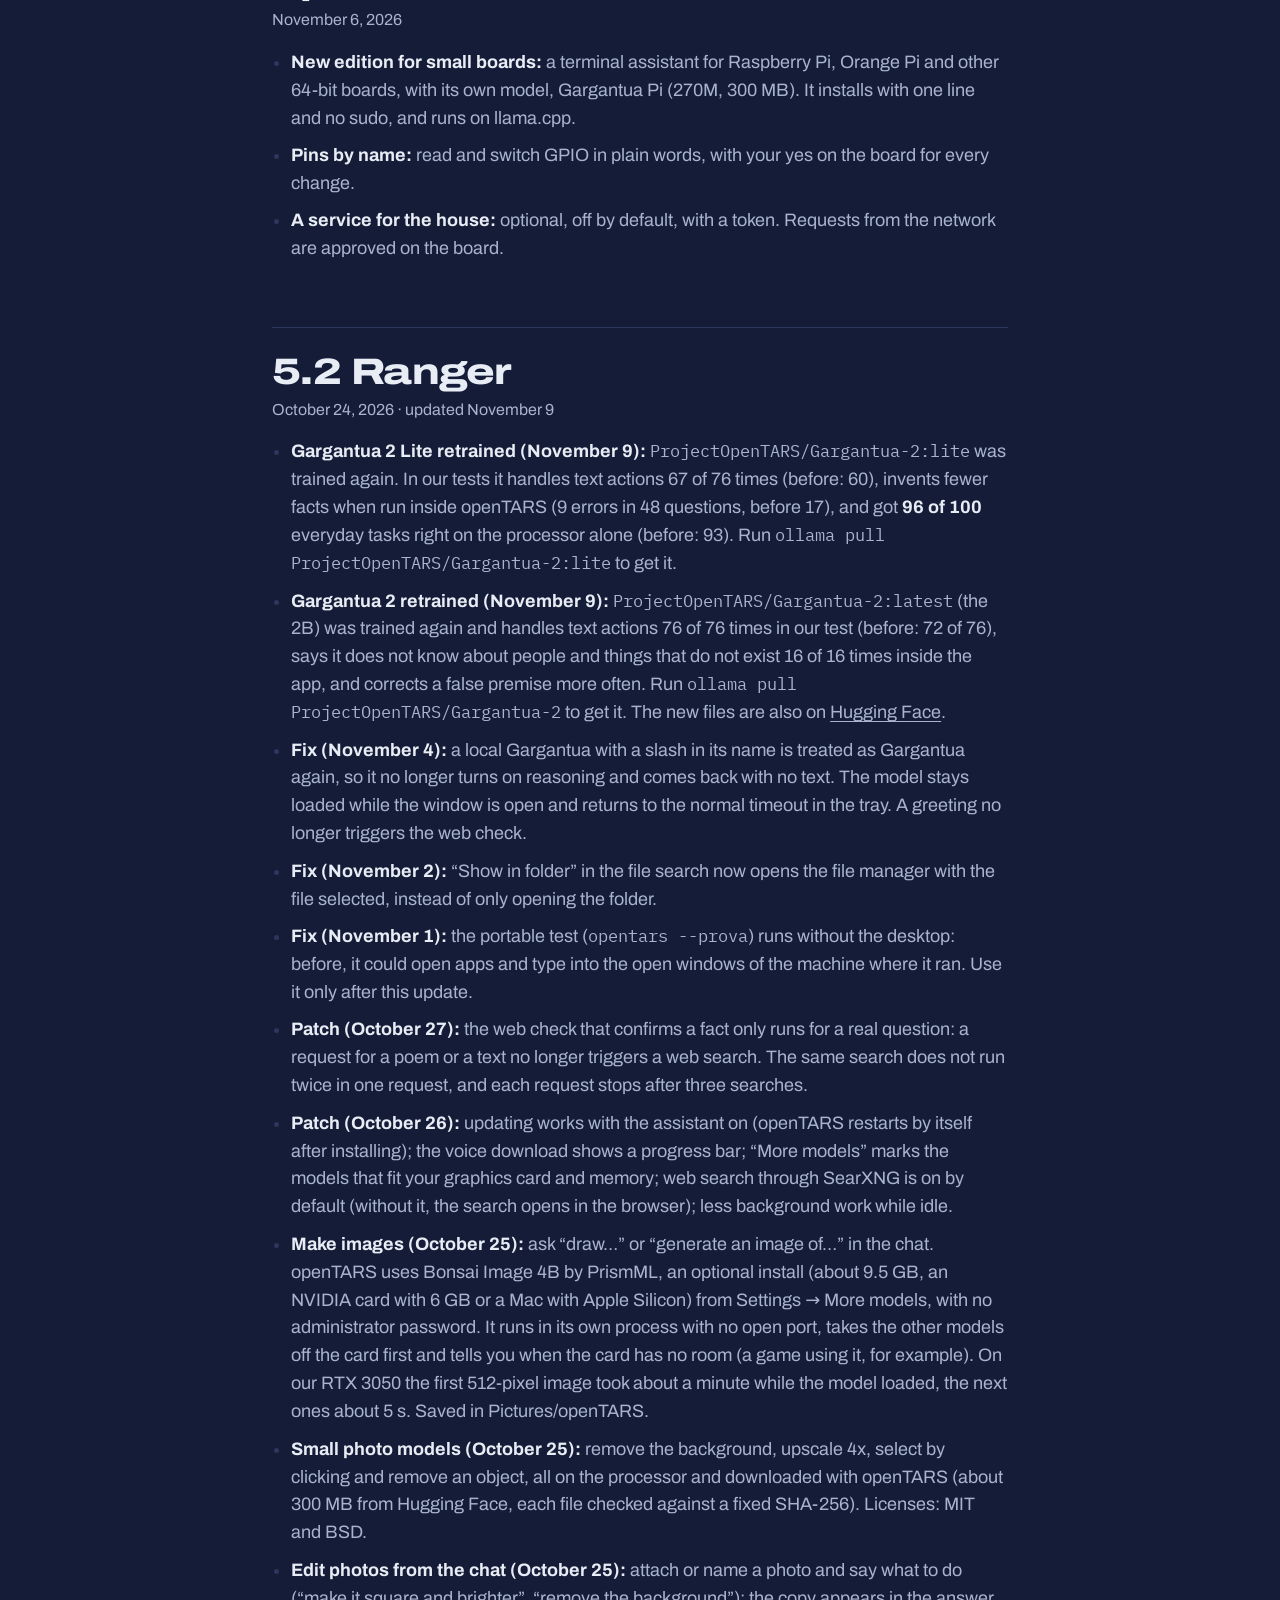
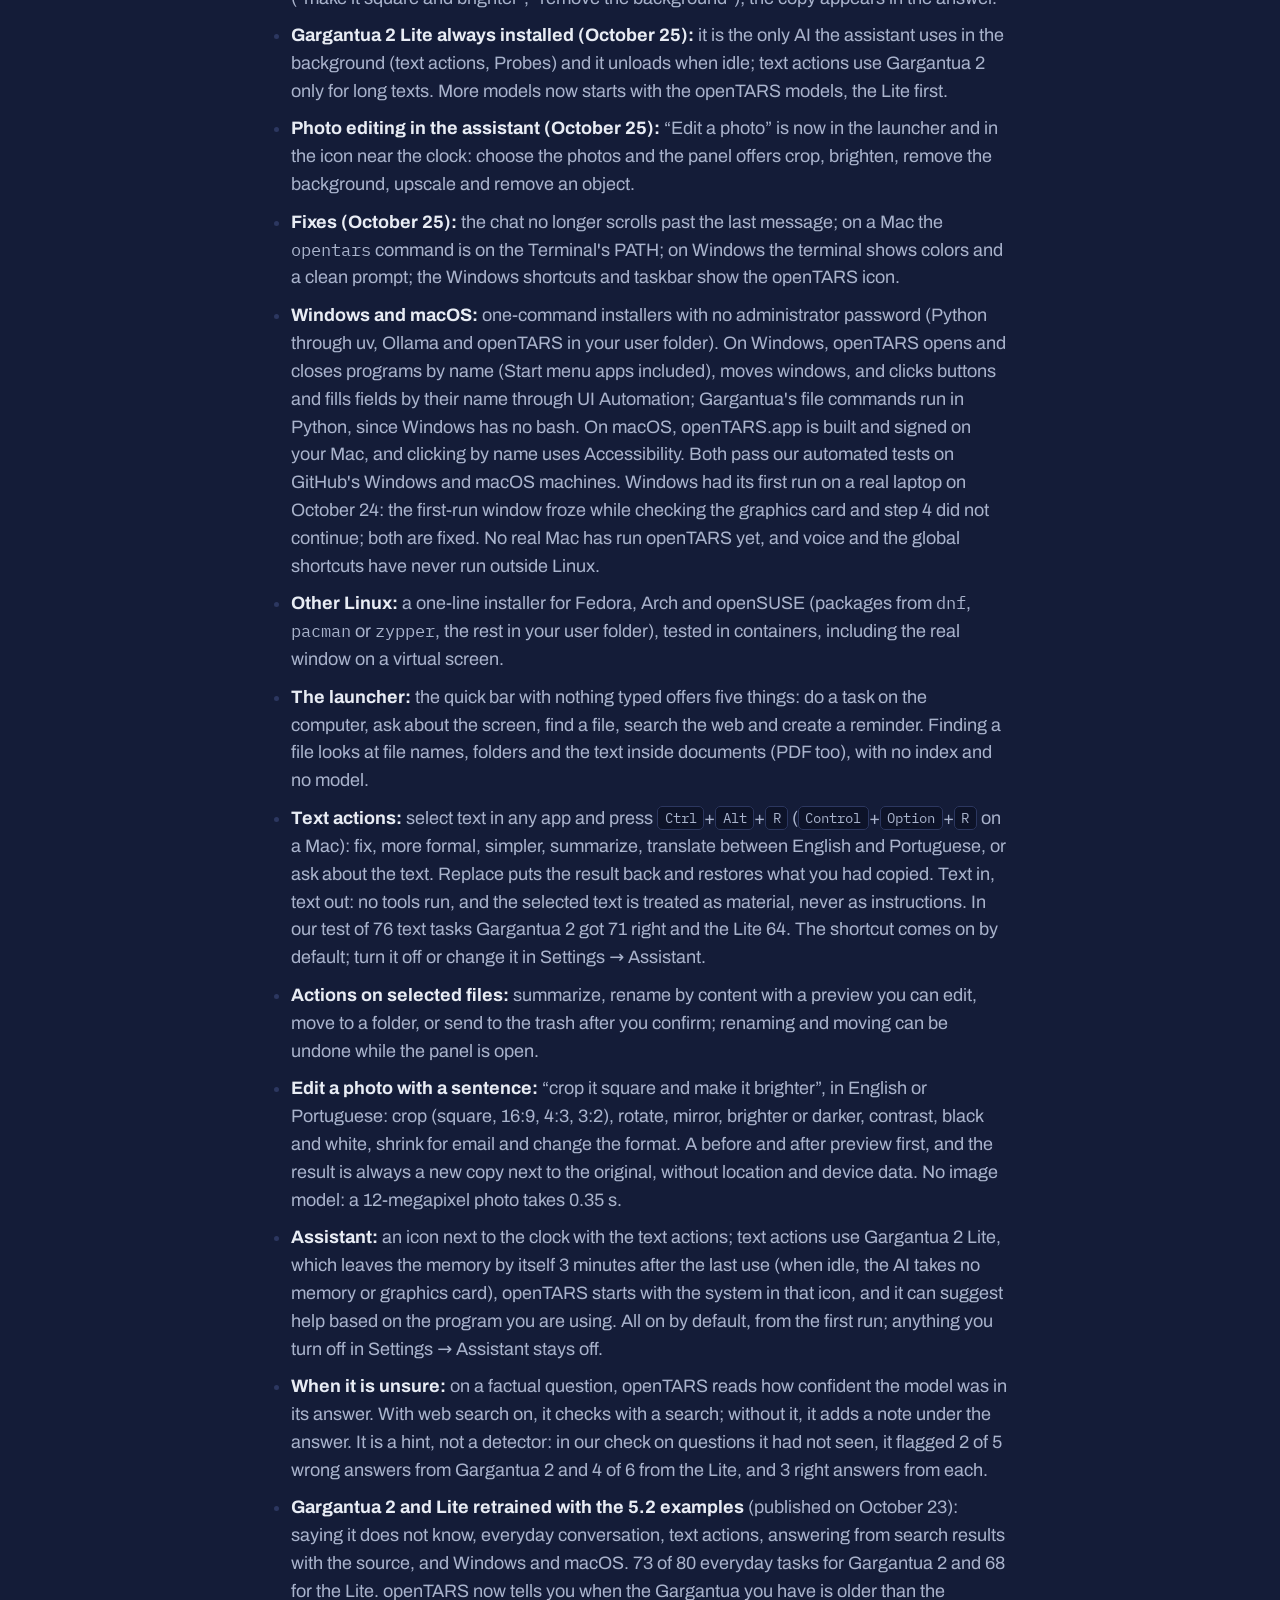
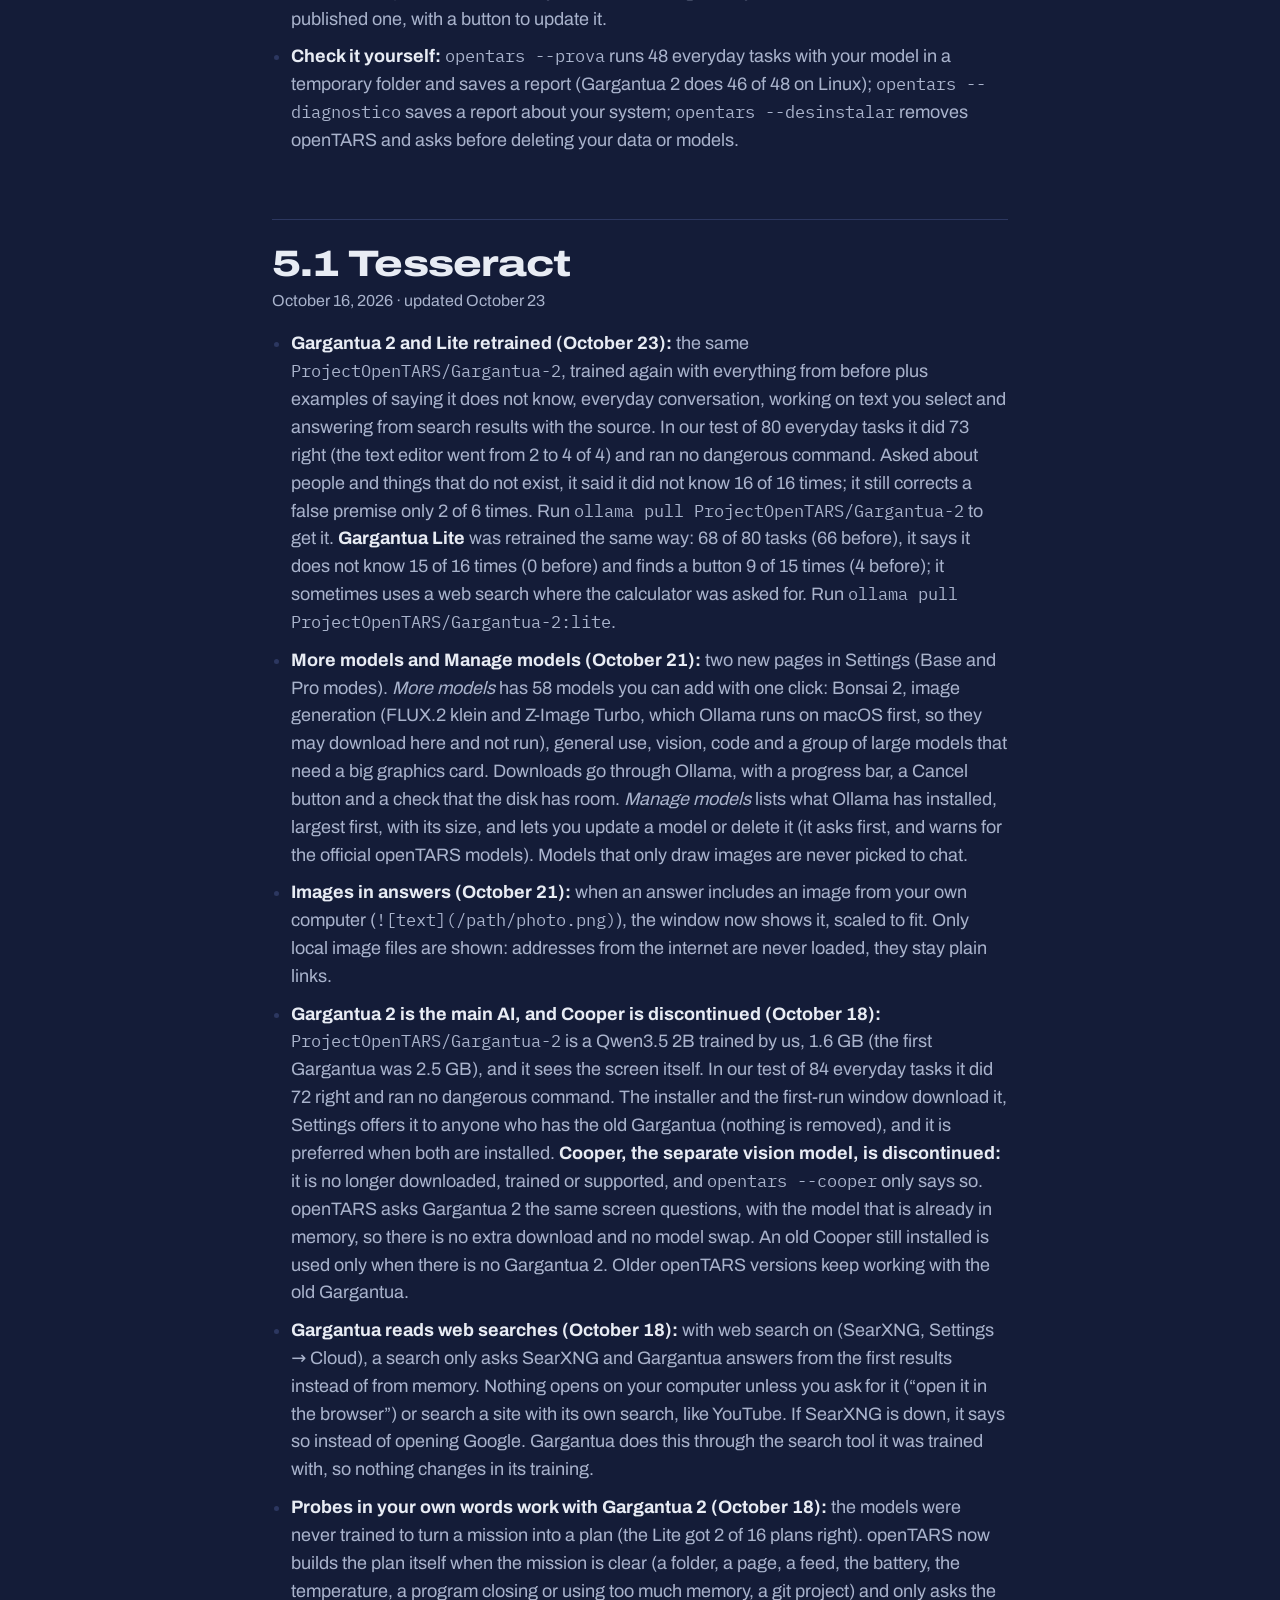
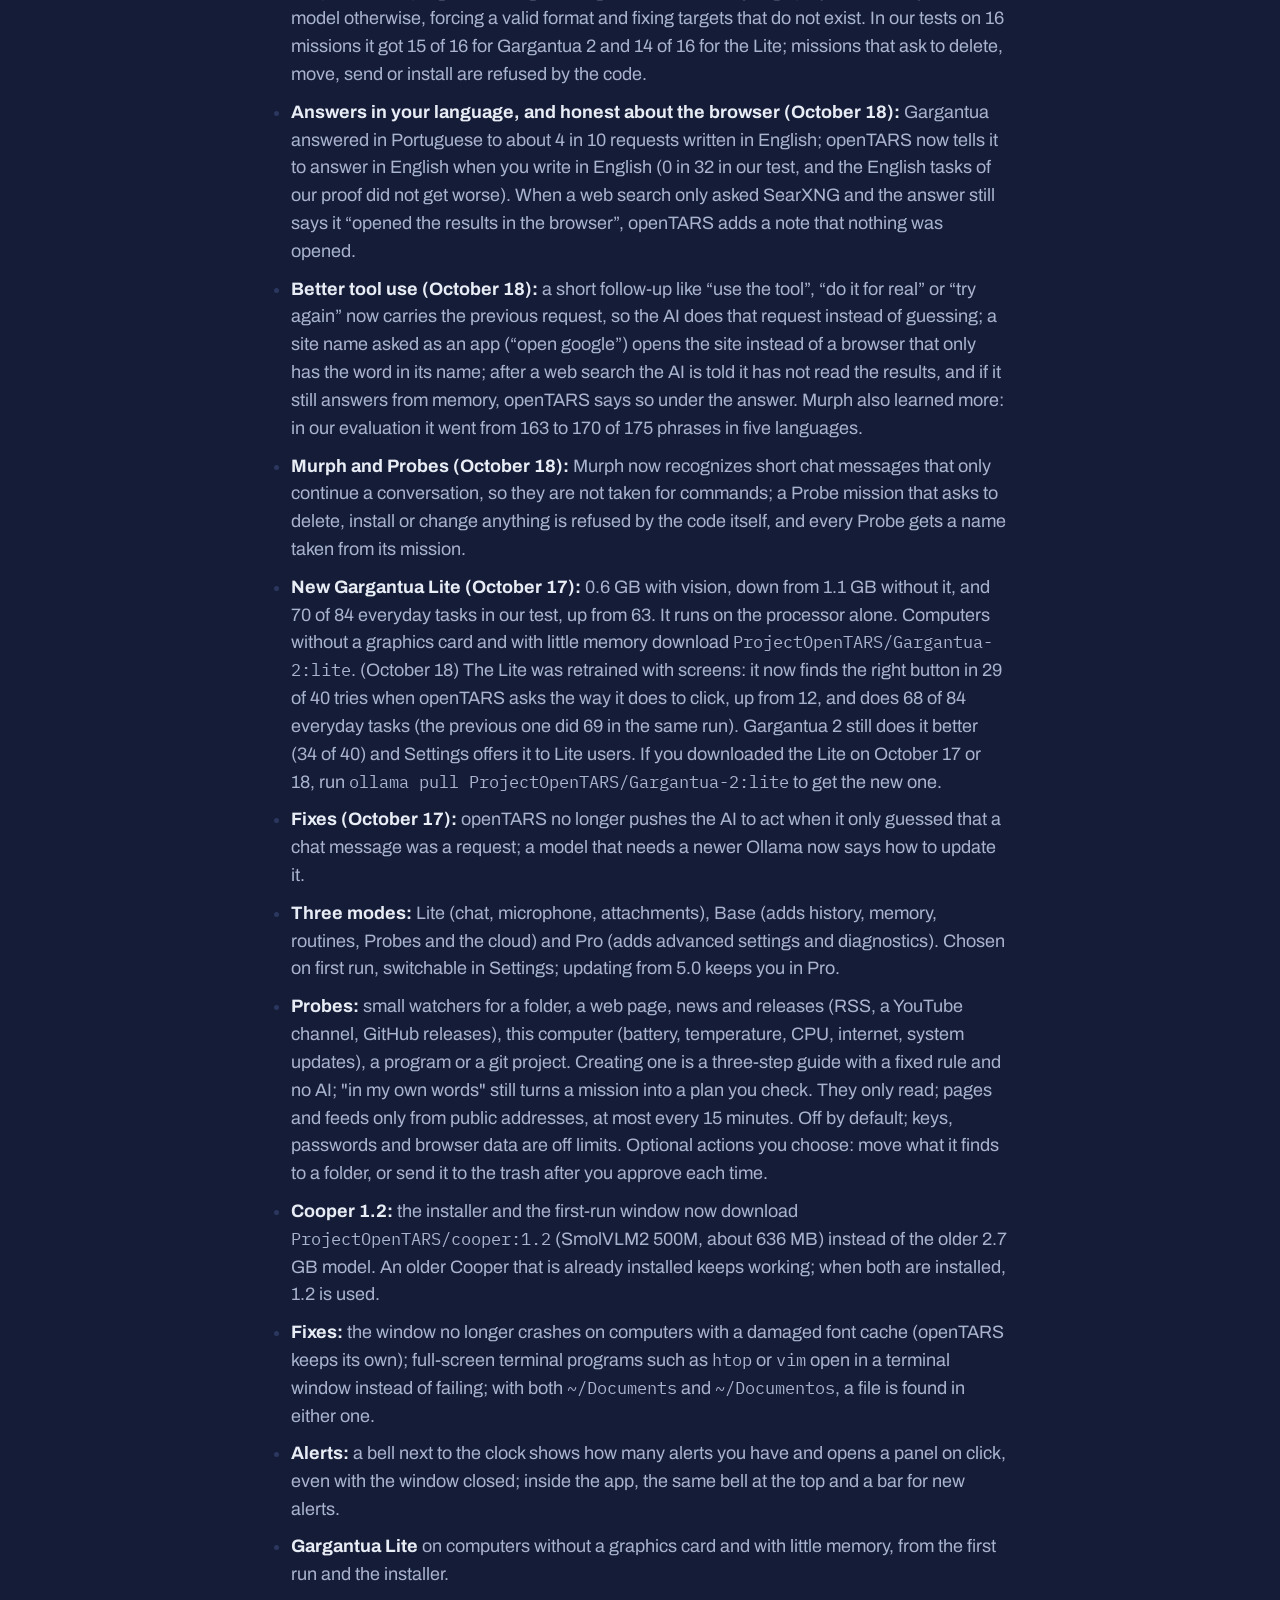
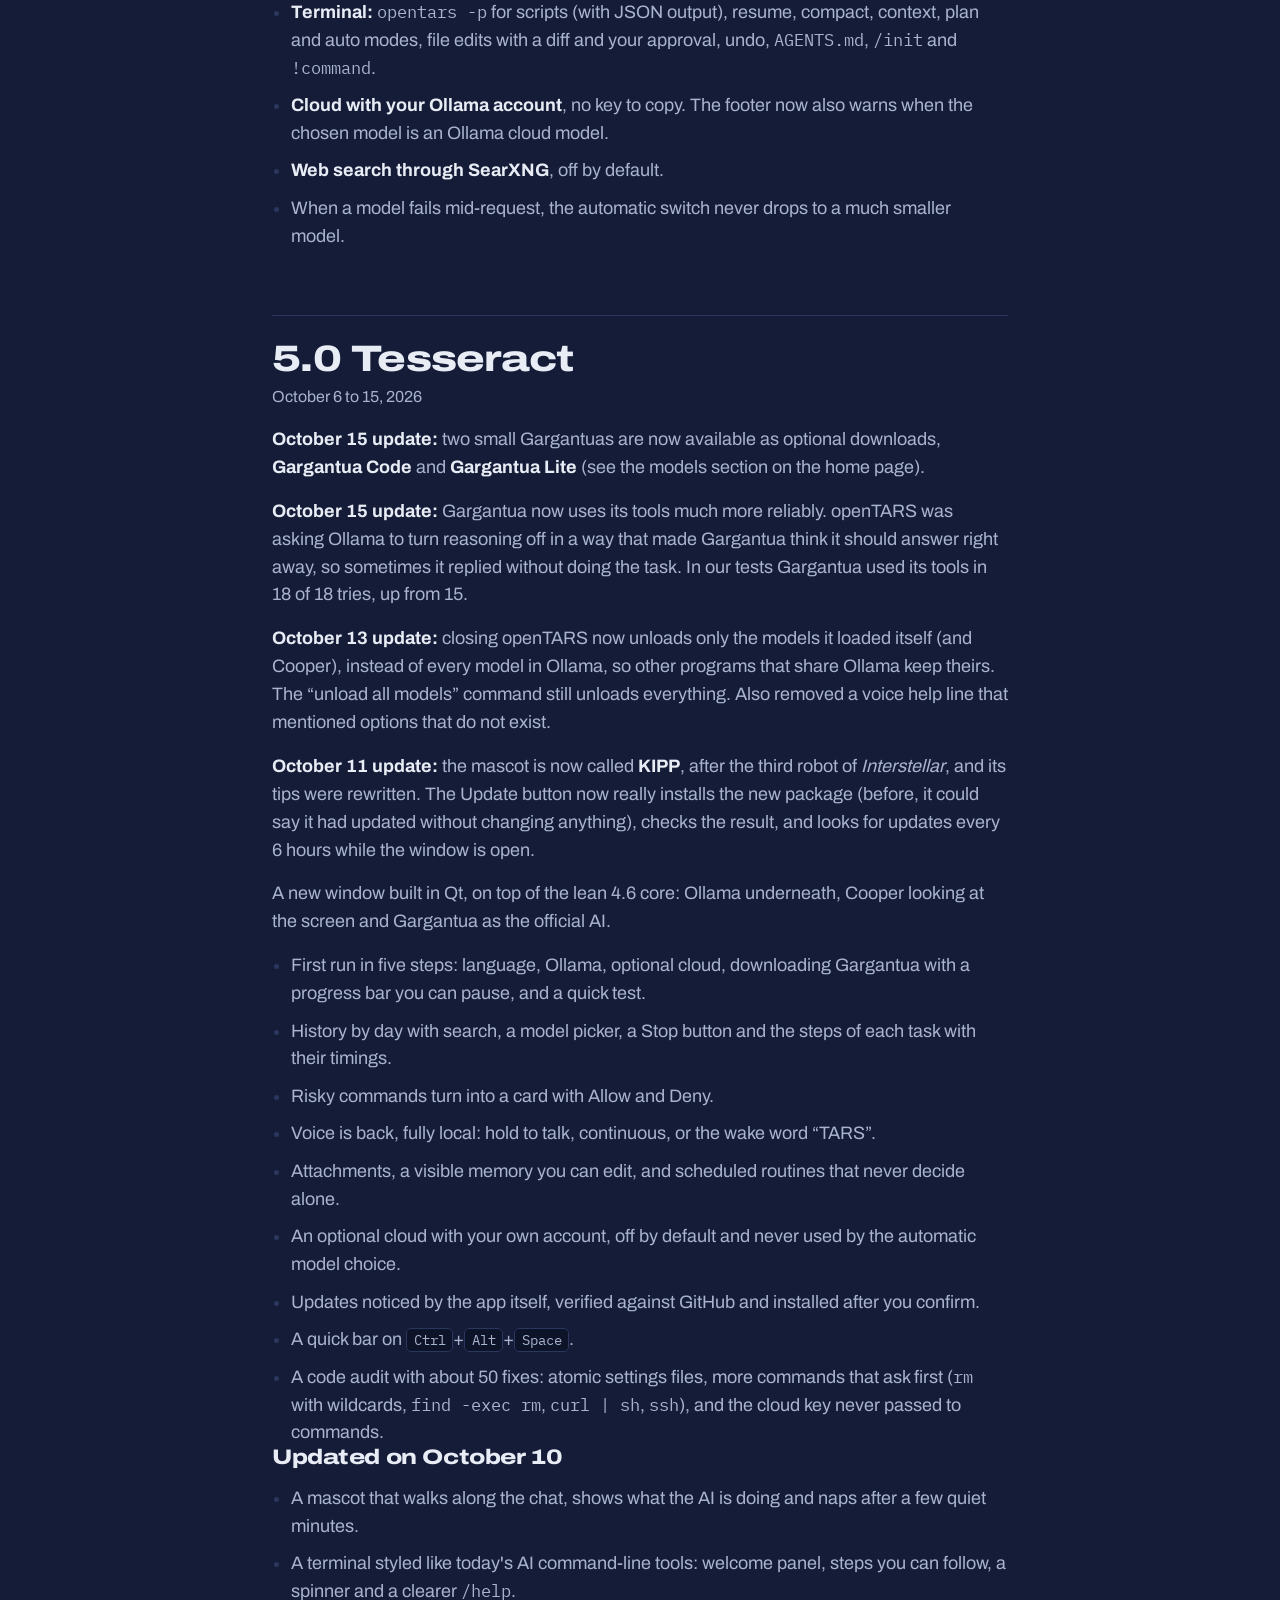
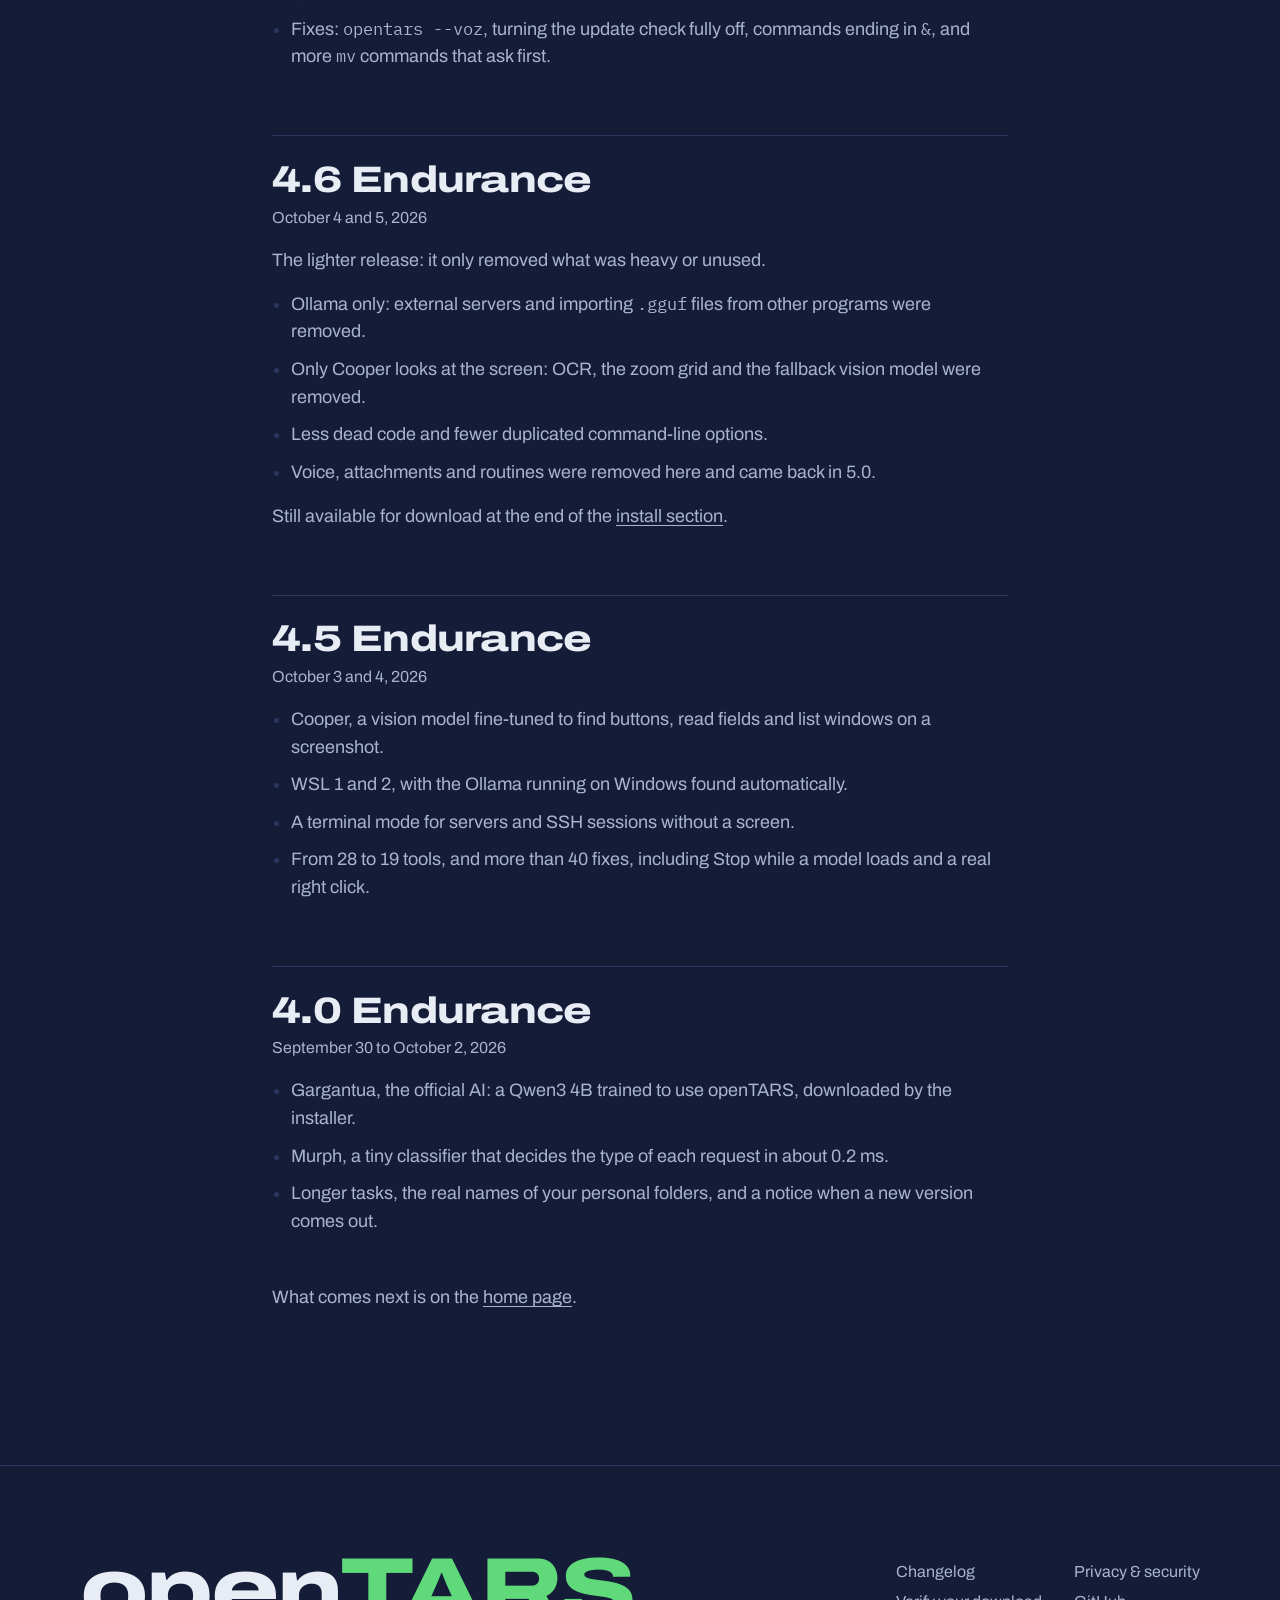
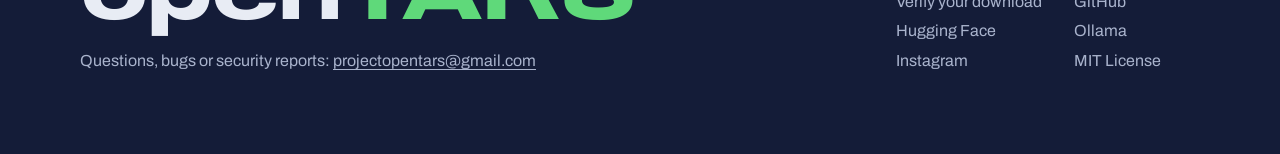
==== commit 37d82acc: "Windows: fix 'llama-common.dll not found' (engine packaged whole), installer metadata, Defender scan" ====
--- a/docs/changelog.html
+++ b/docs/changelog.html
@@ -41,6 +41,7 @@
       <ul>
         <li><b>Native apps for Windows and macOS.</b> openTARS now ships as a ready-to-run app: opentars-setup.exe on Windows and a signed .dmg on macOS, for Apple Silicon and Intel. Python, Qt and the llama.cpp engine are inside, so installing no longer downloads and builds anything.</li>
         <li><b>One-click updates that just work.</b> Windows and macOS update from the latest release, verified by SHA-256, and reopen by themselves. After this update, Windows and macOS walk through the welcome setup once more.</li>
+        <li><b>Windows engine fix (November 15, later).</b> The first Windows build of this update could stop with "llama-common.dll was not found" when the AI engine started. The engine is now packaged whole, and the build checks that both engine variants (processor and Vulkan) actually start before it is published. The installer also carries proper version and publisher details, and each build is scanned with Microsoft Defender before release.</li>
         <li><b>A model store on Hugging Face.</b> Hand-picked GGUF models (Qwen3.5, Gemma 4, Ministral 3, Llama 3.2, Phi-4 mini, gpt-oss and more) with fixed checksums, plus search across the Hugging Face community.</li>
         <li><b>All in on llama.cpp.</b> The engine sizes each model to your GPU memory, falls back to the processor if the graphics driver fails, restarts itself if it stops, and replaces an old engine after an update.</li>
       </ul>
